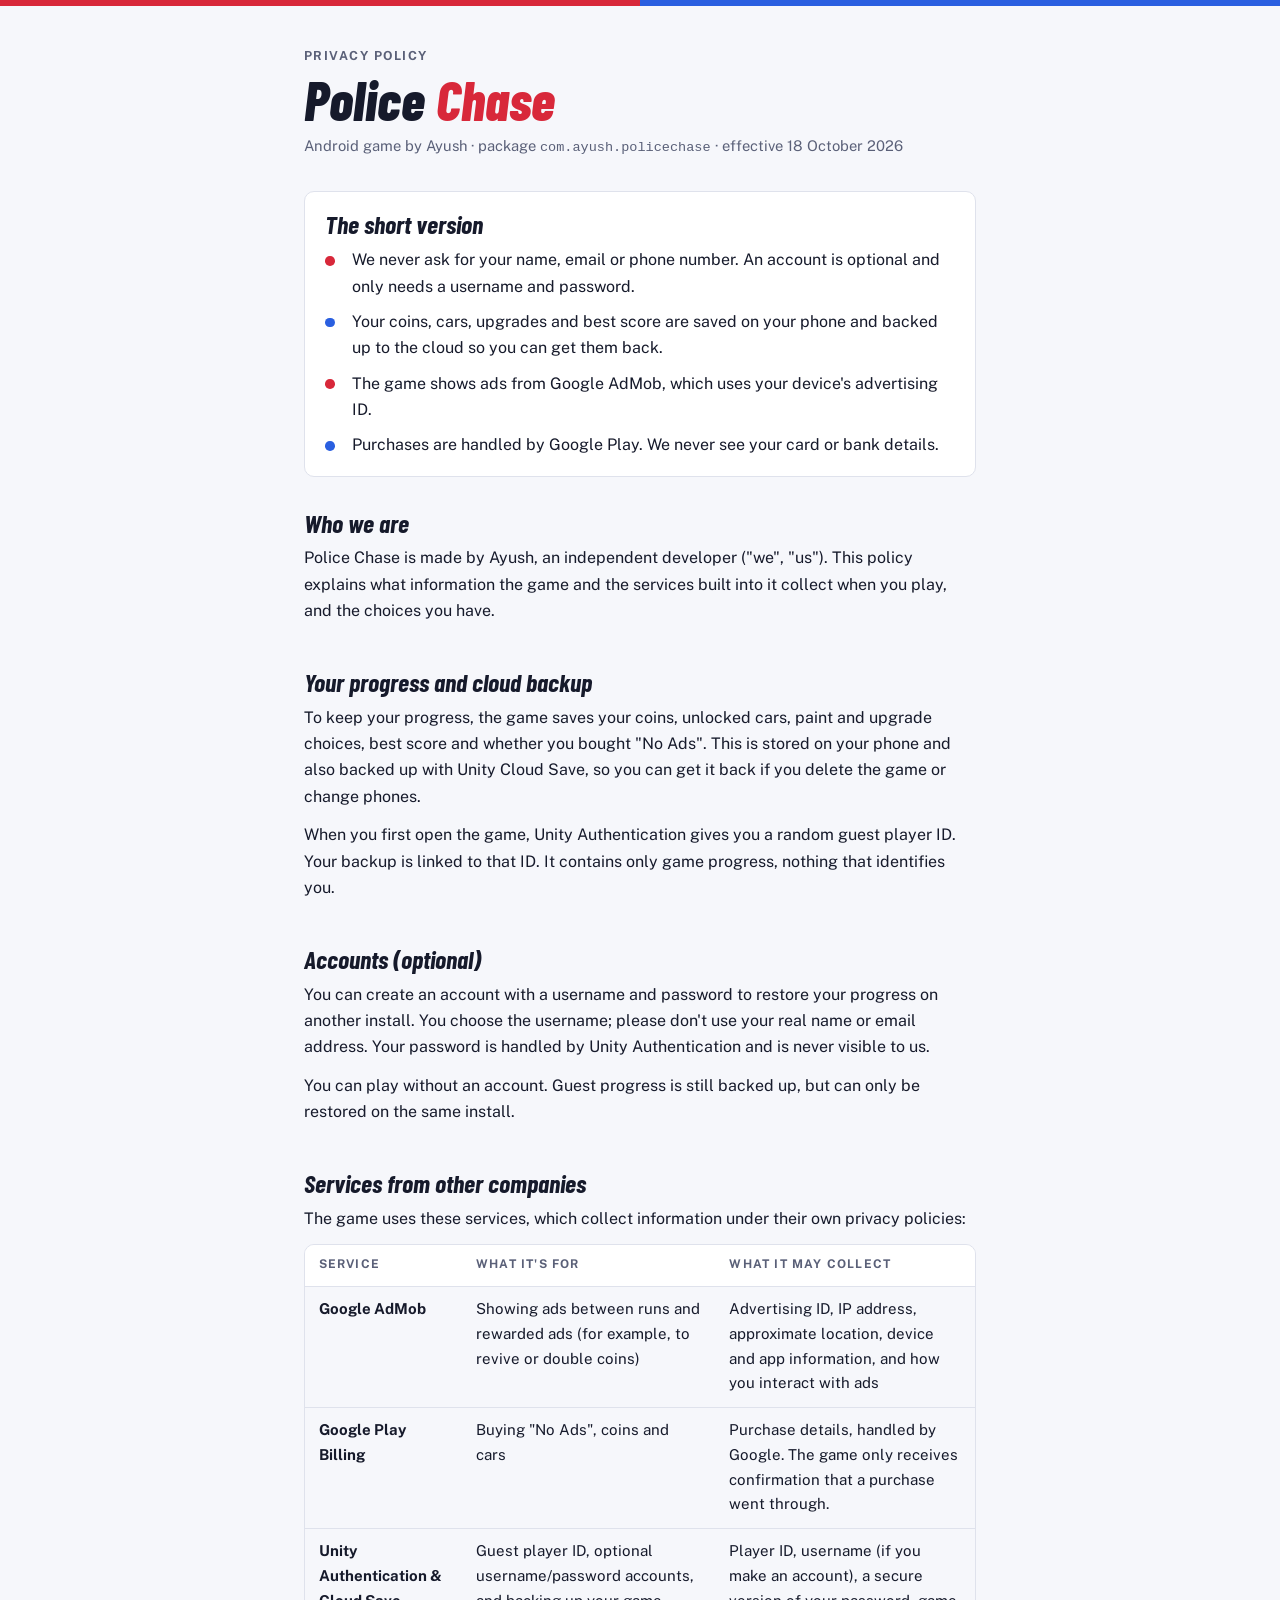
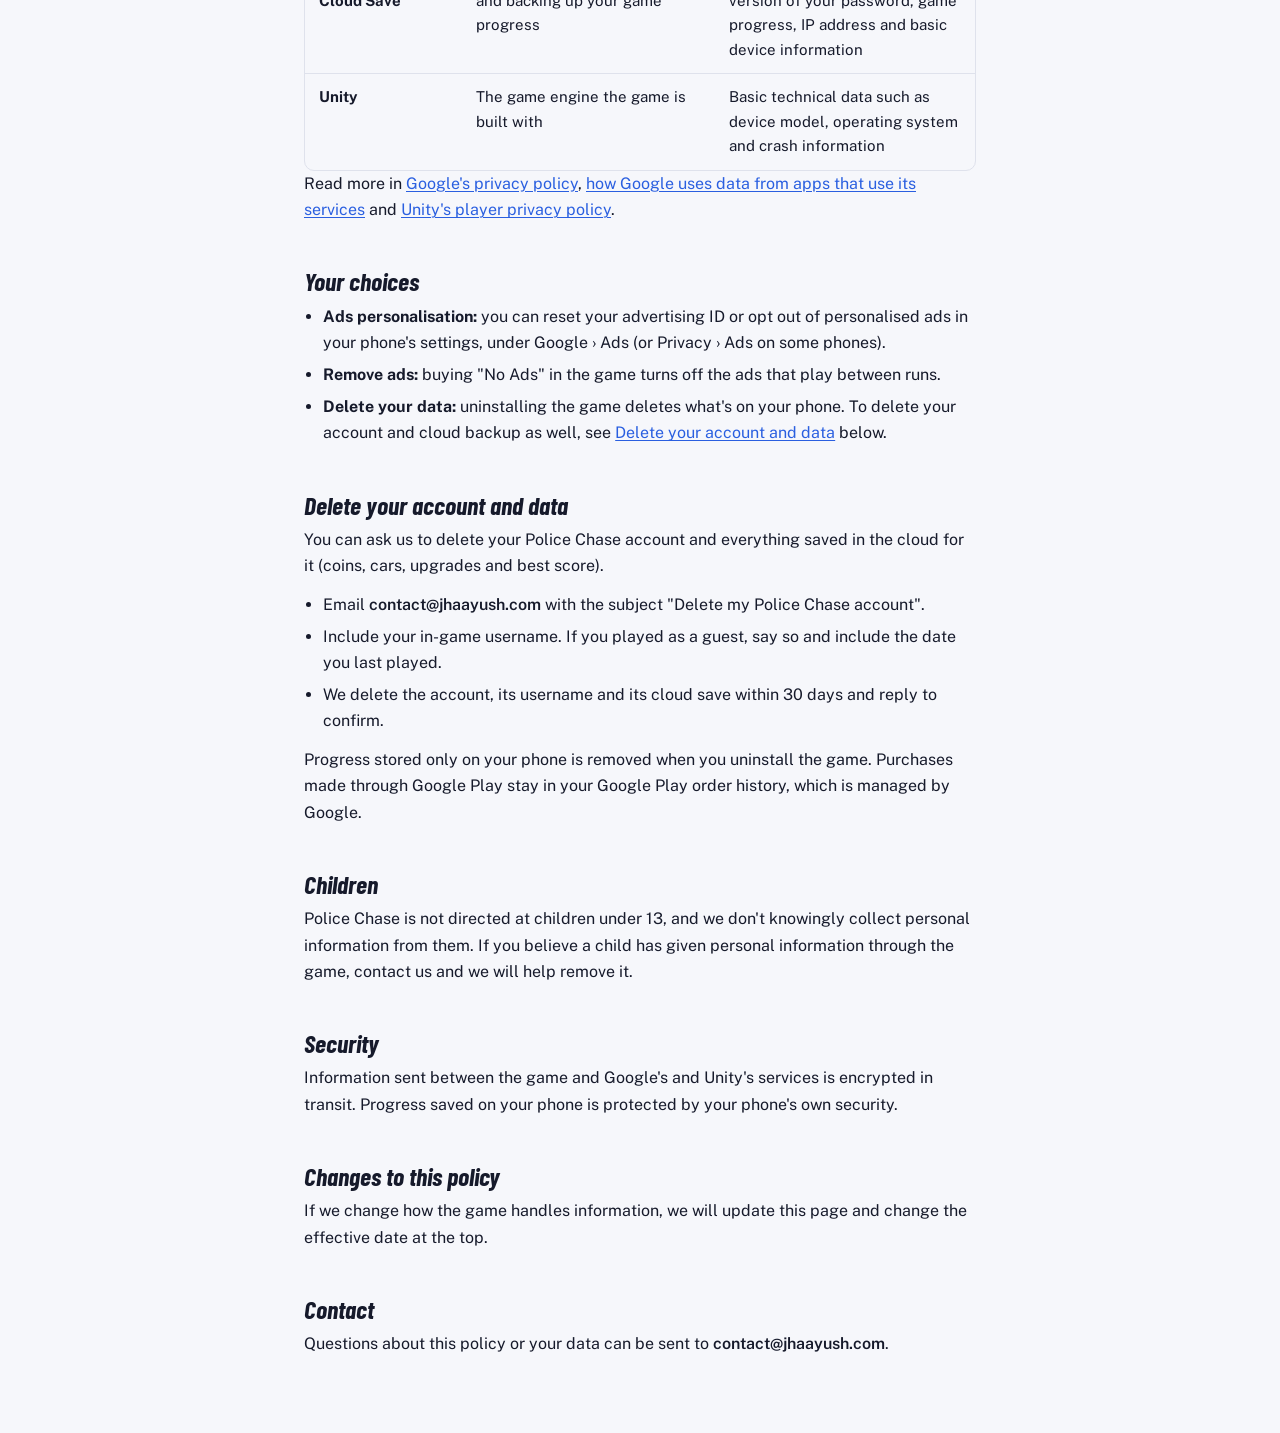
==== index.html @ 40e9efb1 "Update index.html" ====
<!doctype html>
<html lang="en">
<head>
<meta charset="utf-8">
<meta name="viewport" content="width=device-width, initial-scale=1">
<meta name="description" content="Privacy policy for the Police Chase Android game.">
<title>Police Chase Privacy Policy</title>
<link rel="preconnect" href="https://fonts.googleapis.com">
<link rel="preconnect" href="https://fonts.gstatic.com" crossorigin>
<link rel="stylesheet" href="https://fonts.googleapis.com/css2?family=Barlow+Condensed:ital,wght@1,700;1,800&family=Public+Sans:wght@400;600;700&display=swap">
<style>
  /* Layout: one readable column, a siren stripe up top, facts first, then the details */
  :root {
    --bg: #f6f7fb;
    --fg: #161a2b;
    --muted: #5a6078;
    --line: #dfe2ec;
    --panel: #ffffff;
    --red: #d8283a;
    --blue: #2a5fe0;
    --display: "Barlow Condensed", "Arial Narrow", Arial, sans-serif;
    --body: "Public Sans", system-ui, -apple-system, "Segoe UI", sans-serif;
  }
  @media (prefers-color-scheme: dark) {
    :root:not([data-theme="light"]) {
      --bg: #0b0e1c; --fg: #e9ecf6; --muted: #9aa1bb; --line: #252a42; --panel: #12162a;
      --red: #ff4b5c; --blue: #5b8cff; color-scheme: dark;
    }
  }
  :root[data-theme="dark"] {
    --bg: #0b0e1c; --fg: #e9ecf6; --muted: #9aa1bb; --line: #252a42; --panel: #12162a;
    --red: #ff4b5c; --blue: #5b8cff; color-scheme: dark;
  }
  *{box-sizing:border-box}
  body { margin: 0;
    background: var(--bg); color: var(--fg);
    font-family: var(--body); font-size: 16px; line-height: 1.65;
  }
  .stripe { display: grid; grid-template-columns: 1fr 1fr; height: 6px; }
  .stripe span:first-child { background: var(--red); }
  .stripe span:last-child { background: var(--blue); }
  main {
    max-width: 44rem; margin: 0 auto;
    padding-block: 2.5rem 4rem;
    padding-left: max(16px, env(safe-area-inset-left, 0px));
    padding-right: max(16px, env(safe-area-inset-right, 0px));
    display: grid; gap: 2rem;
  }
  header { display: grid; gap: .4rem; }
  .eyebrow { font-size: .78rem; font-weight: 700; letter-spacing: .12em; text-transform: uppercase; color: var(--muted); }
  h1 {
    font-family: var(--display); font-style: italic; font-weight: 800;
    font-size: clamp(2.4rem, 7vw, 3.4rem); line-height: 1; margin: 0; text-wrap: balance;
  }
  h1 em { font-style: italic; color: var(--red); }
  .meta { color: var(--muted); font-size: .92rem; }
  h2 {
    font-family: var(--display); font-style: italic; font-weight: 700;
    font-size: 1.6rem; line-height: 1.1; margin: 0 0 .5rem; text-wrap: balance;
  }
  section p, section ul { margin: 0 0 .75rem; }
  section ul { padding-left: 1.2rem; }
  li { margin-bottom: .35rem; }
  .summary {
    background: var(--panel); border: 1px solid var(--line); border-radius: 10px;
    padding: 1.1rem 1.25rem; display: grid; gap: .6rem;
  }
  .summary h2 { margin-bottom: 0; }
  .facts { list-style: none; padding: 0; margin: 0; display: grid; gap: .55rem; }
  .facts li { display: grid; grid-template-columns: 1.1rem 1fr; gap: .6rem; margin: 0; }
  .dot { width: .6rem; height: .6rem; border-radius: 50%; margin-top: .55rem; background: var(--blue); }
  .facts li:nth-child(odd) .dot { background: var(--red); }
  .table-wrap { overflow-x: auto; border: 1px solid var(--line); border-radius: 10px; }
  table { border-collapse: collapse; width: 100%; min-width: 30rem; font-size: .94rem; }
  th, td { text-align: left; padding: .65rem .85rem; border-bottom: 1px solid var(--line); vertical-align: top; }
  th { font-size: .75rem; letter-spacing: .1em; text-transform: uppercase; color: var(--muted); background: var(--panel); }
  tr:last-child td { border-bottom: 0; }
  a { color: var(--blue); text-underline-offset: 2px; }
  a:focus-visible { outline: 2px solid var(--blue); outline-offset: 2px; border-radius: 2px; }
  code { font-size: .92em; }
  .contact { font-weight: 600; user-select: all; }
</style>
</head>
<body>

<div class="stripe" aria-hidden="true"><span></span><span></span></div>
<main>
  <header>
    <div class="eyebrow">Privacy policy</div>
    <h1>Police <em>Chase</em></h1>
    <div class="meta">Android game by Ayush &middot; package <code>com.ayush.policechase</code> &middot; effective 18 October 2026</div>
  </header>

  <div class="summary">
    <h2>The short version</h2>
    <ul class="facts">
      <li><span class="dot"></span><span>We never ask for your name, email or phone number. An account is optional and only needs a username and password.</span></li>
      <li><span class="dot"></span><span>Your coins, cars, upgrades and best score are saved on your phone and backed up to the cloud so you can get them back.</span></li>
      <li><span class="dot"></span><span>The game shows ads from Google AdMob, which uses your device's advertising ID.</span></li>
      <li><span class="dot"></span><span>Purchases are handled by Google Play. We never see your card or bank details.</span></li>
    </ul>
  </div>

  <section>
    <h2>Who we are</h2>
    <p>Police Chase is made by Ayush, an independent developer ("we", "us"). This policy explains what information the game and the services built into it collect when you play, and the choices you have.</p>
  </section>

  <section>
    <h2>Your progress and cloud backup</h2>
    <p>To keep your progress, the game saves your coins, unlocked cars, paint and upgrade choices, best score and whether you bought "No Ads". This is stored on your phone and also backed up with Unity Cloud Save, so you can get it back if you delete the game or change phones.</p>
    <p>When you first open the game, Unity Authentication gives you a random guest player ID. Your backup is linked to that ID. It contains only game progress, nothing that identifies you.</p>
  </section>

  <section>
    <h2>Accounts (optional)</h2>
    <p>You can create an account with a username and password to restore your progress on another install. You choose the username; please don't use your real name or email address. Your password is handled by Unity Authentication and is never visible to us.</p>
    <p>You can play without an account. Guest progress is still backed up, but can only be restored on the same install.</p>
  </section>

  <section>
    <h2>Services from other companies</h2>
    <p>The game uses these services, which collect information under their own privacy policies:</p>
    <div class="table-wrap">
      <table>
        <thead><tr><th>Service</th><th>What it's for</th><th>What it may collect</th></tr></thead>
        <tbody>
          <tr>
            <td><strong>Google AdMob</strong></td>
            <td>Showing ads between runs and rewarded ads (for example, to revive or double coins)</td>
            <td>Advertising ID, IP address, approximate location, device and app information, and how you interact with ads</td>
          </tr>
          <tr>
            <td><strong>Google Play Billing</strong></td>
            <td>Buying "No Ads", coins and cars</td>
            <td>Purchase details, handled by Google. The game only receives confirmation that a purchase went through.</td>
          </tr>
          <tr>
            <td><strong>Unity Authentication &amp; Cloud Save</strong></td>
            <td>Guest player ID, optional username/password accounts, and backing up your game progress</td>
            <td>Player ID, username (if you make an account), a secure version of your password, game progress, IP address and basic device information</td>
          </tr>
          <tr>
            <td><strong>Unity</strong></td>
            <td>The game engine the game is built with</td>
            <td>Basic technical data such as device model, operating system and crash information</td>
          </tr>
        </tbody>
      </table>
    </div>
    <p>Read more in <a href="https://policies.google.com/privacy" target="_blank" rel="noopener">Google's privacy policy</a>, <a href="https://policies.google.com/technologies/partner-sites" target="_blank" rel="noopener">how Google uses data from apps that use its services</a> and <a href="https://unity.com/legal/game-player-and-app-user-privacy-policy" target="_blank" rel="noopener">Unity's player privacy policy</a>.</p>
  </section>

  <section>
    <h2>Your choices</h2>
    <ul>
      <li><strong>Ads personalisation:</strong> you can reset your advertising ID or opt out of personalised ads in your phone's settings, under Google &rsaquo; Ads (or Privacy &rsaquo; Ads on some phones).</li>
      <li><strong>Remove ads:</strong> buying "No Ads" in the game turns off the ads that play between runs.</li>
      <li><strong>Delete your data:</strong> uninstalling the game deletes what's on your phone. To delete your account and cloud backup as well, see <a href="#delete-account">Delete your account and data</a> below.</li>
    </ul>
  </section>

  <section id="delete-account">
    <h2>Delete your account and data</h2>
    <p>You can ask us to delete your Police Chase account and everything saved in the cloud for it (coins, cars, upgrades and best score).</p>
    <ul>
      <li>Email <span class="contact">contact@jhaayush.com</span> with the subject "Delete my Police Chase account".</li>
      <li>Include your in-game username. If you played as a guest, say so and include the date you last played.</li>
      <li>We delete the account, its username and its cloud save within 30 days and reply to confirm.</li>
    </ul>
    <p>Progress stored only on your phone is removed when you uninstall the game. Purchases made through Google Play stay in your Google Play order history, which is managed by Google.</p>
  </section>

  <section>
    <h2>Children</h2>
    <p>Police Chase is not directed at children under 13, and we don't knowingly collect personal information from them. If you believe a child has given personal information through the game, contact us and we will help remove it.</p>
  </section>

  <section>
    <h2>Security</h2>
    <p>Information sent between the game and Google's and Unity's services is encrypted in transit. Progress saved on your phone is protected by your phone's own security.</p>
  </section>

  <section>
    <h2>Changes to this policy</h2>
    <p>If we change how the game handles information, we will update this page and change the effective date at the top.</p>
  </section>

  <section>
    <h2>Contact</h2>
    <p>Questions about this policy or your data can be sent to <span class="contact">contact@jhaayush.com</span>.</p>
  </section>
</main>

</body>
</html>
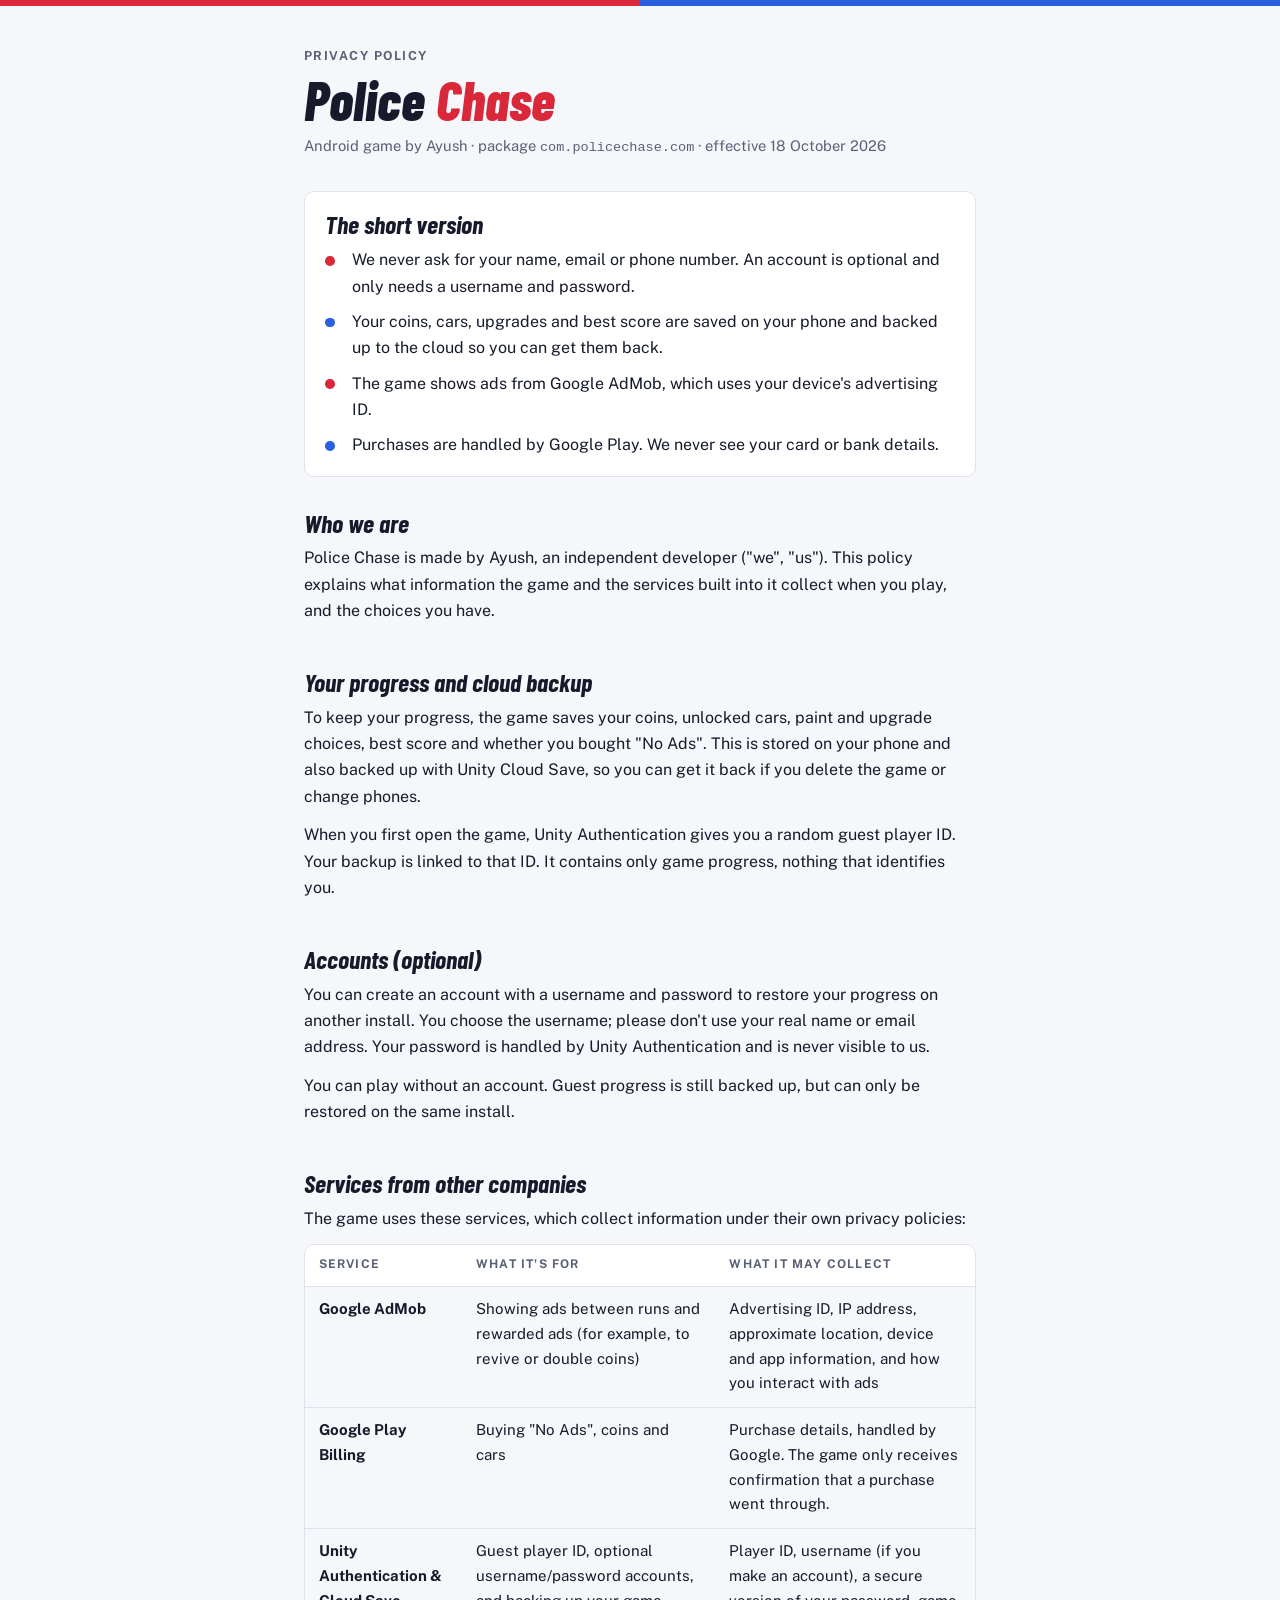
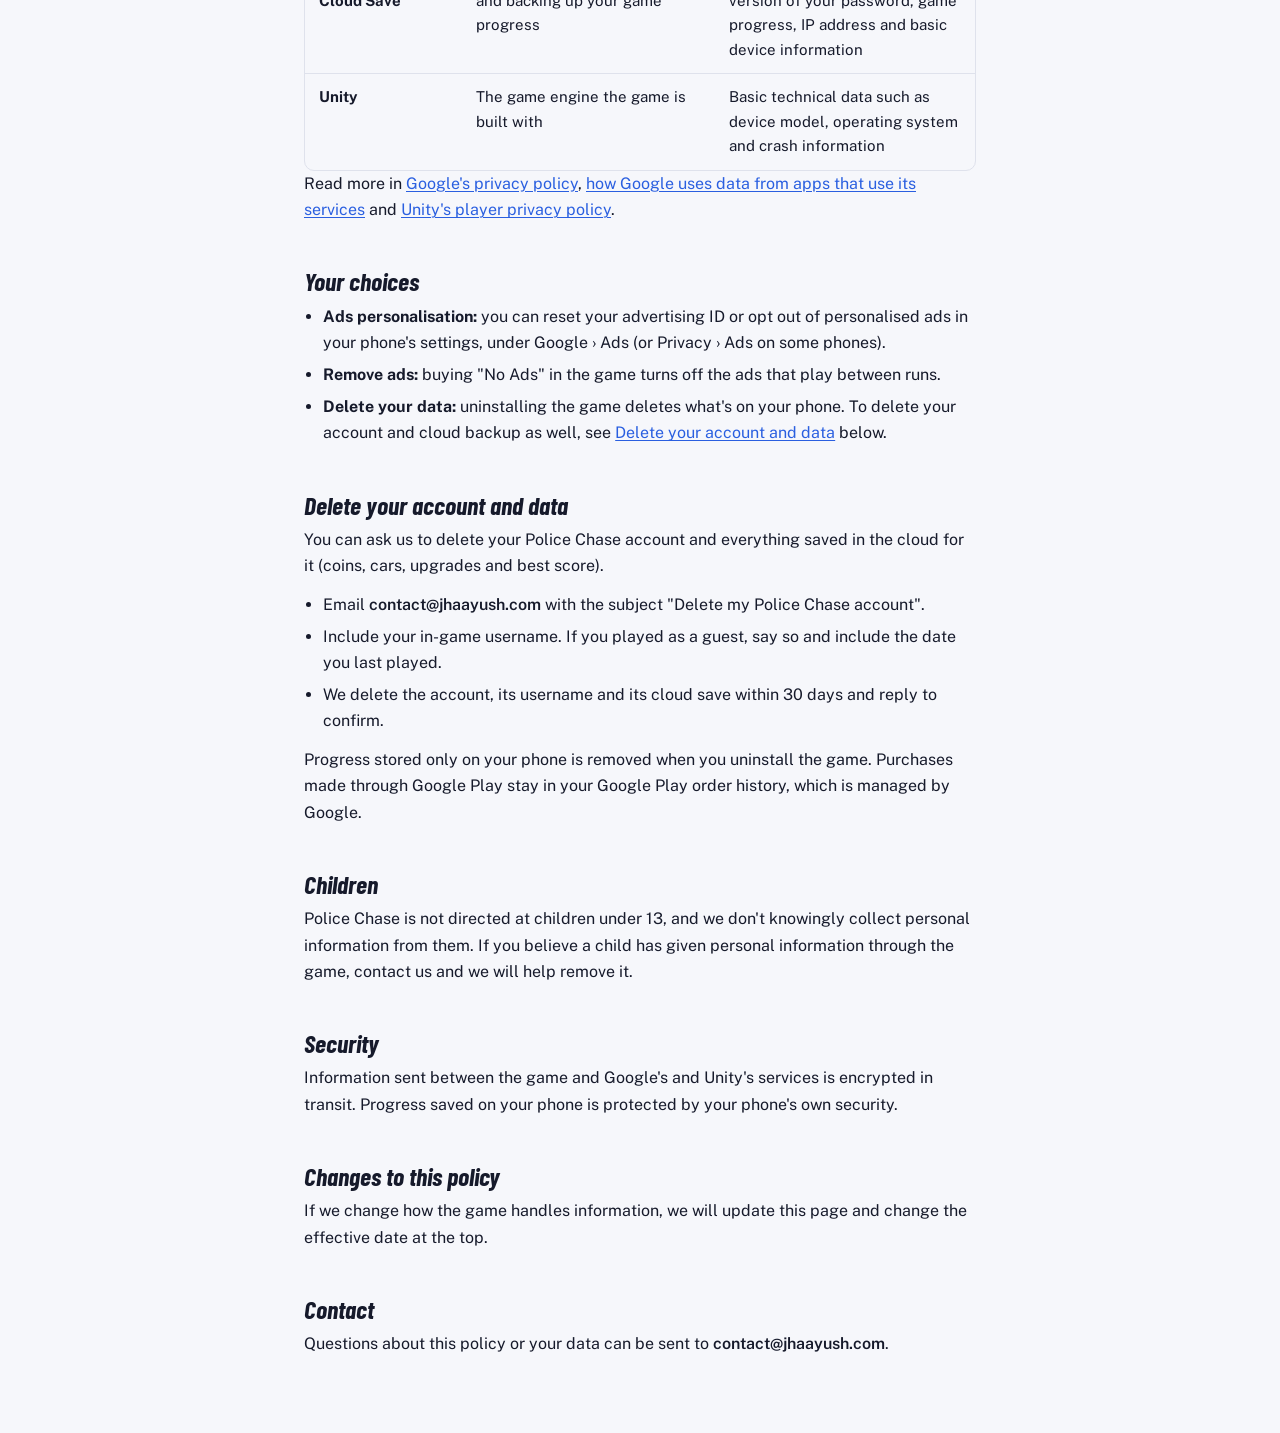
==== commit fa368629: "Update index.html" ====
--- a/index.html
+++ b/index.html
@@ -88,7 +88,7 @@
   <header>
     <div class="eyebrow">Privacy policy</div>
     <h1>Police <em>Chase</em></h1>
-    <div class="meta">Android game by Ayush &middot; package <code>com.ayush.policechase</code> &middot; effective 18 October 2026</div>
+    <div class="meta">Android game by Ayush &middot; package <code>com.policechase.com</code> &middot; effective 18 October 2026</div>
   </header>
 
   <div class="summary">
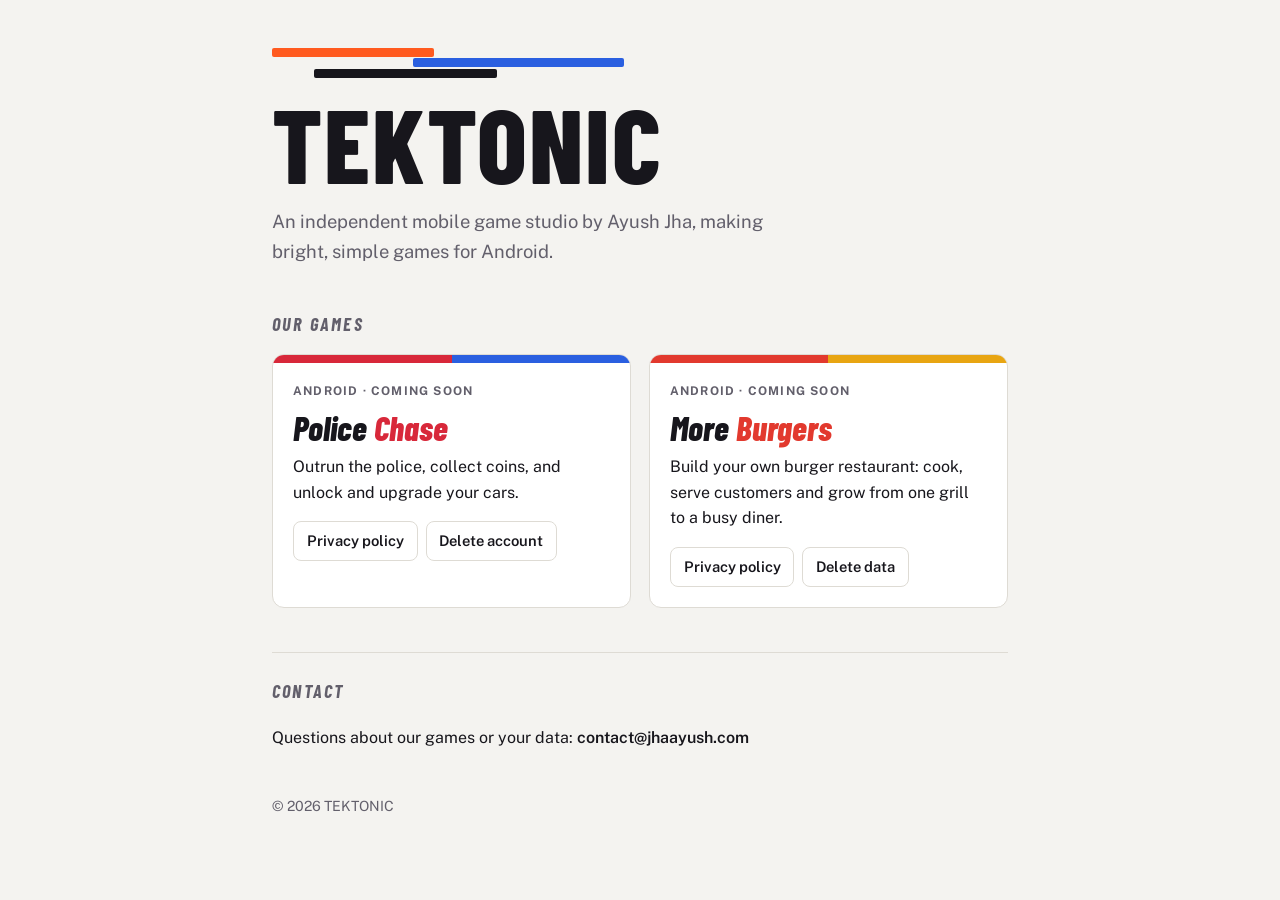
==== commit a7f3bb30: "Create index.html" ====
--- a/index.html
+++ b/index.html
@@ -3,194 +3,147 @@
 <head>
 <meta charset="utf-8">
 <meta name="viewport" content="width=device-width, initial-scale=1">
-<meta name="description" content="Privacy policy for the Police Chase Android game.">
-<title>Police Chase Privacy Policy</title>
+<meta name="description" content="TEKTONIC makes mobile games: Police Chase and More Burgers. Privacy policies and account deletion for each game.">
+<title>TEKTONIC</title>
 <link rel="preconnect" href="https://fonts.googleapis.com">
 <link rel="preconnect" href="https://fonts.gstatic.com" crossorigin>
-<link rel="stylesheet" href="https://fonts.googleapis.com/css2?family=Barlow+Condensed:ital,wght@1,700;1,800&family=Public+Sans:wght@400;600;700&display=swap">
+<link rel="stylesheet" href="https://fonts.googleapis.com/css2?family=Barlow+Condensed:ital,wght@0,800;1,700;1,800&family=Public+Sans:wght@400;600;700&display=swap">
 <style>
-  /* Layout: one readable column, a siren stripe up top, facts first, then the details */
+  /* One column: the studio name on shifted slabs (the plates of "tektonic"), then a card per game with its legal links */
   :root {
-    --bg: #f6f7fb;
-    --fg: #161a2b;
-    --muted: #5a6078;
-    --line: #dfe2ec;
+    --bg: #f4f3f0;
+    --fg: #17161c;
+    --muted: #625f6b;
+    --line: #dedbd4;
     --panel: #ffffff;
-    --red: #d8283a;
-    --blue: #2a5fe0;
+    --slab1: #17161c;
+    --slab2: #ff5a1f;
+    --slab3: #2a5fe0;
+    --link: #1f4fc4;
     --display: "Barlow Condensed", "Arial Narrow", Arial, sans-serif;
     --body: "Public Sans", system-ui, -apple-system, "Segoe UI", sans-serif;
   }
   @media (prefers-color-scheme: dark) {
     :root:not([data-theme="light"]) {
-      --bg: #0b0e1c; --fg: #e9ecf6; --muted: #9aa1bb; --line: #252a42; --panel: #12162a;
-      --red: #ff4b5c; --blue: #5b8cff; color-scheme: dark;
+      --bg: #0e0d12; --fg: #f0eef5; --muted: #a29fae; --line: #2a2833; --panel: #17161e;
+      --slab1: #f0eef5; --slab2: #ff6a33; --slab3: #5b8cff; --link: #8fb0ff; color-scheme: dark;
     }
   }
   :root[data-theme="dark"] {
-    --bg: #0b0e1c; --fg: #e9ecf6; --muted: #9aa1bb; --line: #252a42; --panel: #12162a;
-    --red: #ff4b5c; --blue: #5b8cff; color-scheme: dark;
+    --bg: #0e0d12; --fg: #f0eef5; --muted: #a29fae; --line: #2a2833; --panel: #17161e;
+    --slab1: #f0eef5; --slab2: #ff6a33; --slab3: #5b8cff; --link: #8fb0ff; color-scheme: dark;
   }
   *{box-sizing:border-box}
-  body { margin: 0;
-    background: var(--bg); color: var(--fg);
-    font-family: var(--body); font-size: 16px; line-height: 1.65;
-  }
-  .stripe { display: grid; grid-template-columns: 1fr 1fr; height: 6px; }
-  .stripe span:first-child { background: var(--red); }
-  .stripe span:last-child { background: var(--blue); }
+  body { margin: 0; background: var(--bg); color: var(--fg);
+    font-family: var(--body); font-size: 16px; line-height: 1.6; }
   main {
-    max-width: 44rem; margin: 0 auto;
-    padding-block: 2.5rem 4rem;
+    max-width: 48rem; margin: 0 auto;
+    padding-block: 3rem 4rem;
     padding-left: max(16px, env(safe-area-inset-left, 0px));
     padding-right: max(16px, env(safe-area-inset-right, 0px));
-    display: grid; gap: 2rem;
+    display: grid; gap: 2.75rem;
   }
-  header { display: grid; gap: .4rem; }
-  .eyebrow { font-size: .78rem; font-weight: 700; letter-spacing: .12em; text-transform: uppercase; color: var(--muted); }
+
+  /* ---- the name on three offset plates */
+  .hero { display: grid; gap: 1.1rem; }
+  .plates { position: relative; height: 1.9rem; max-width: 22rem; }
+  .plates span { position: absolute; height: .55rem; border-radius: 2px; }
+  .plates span:nth-child(1) { left: 0; width: 46%; top: 0; background: var(--slab2); }
+  .plates span:nth-child(2) { left: 40%; width: 60%; top: .65rem; background: var(--slab3); }
+  .plates span:nth-child(3) { left: 12%; width: 52%; top: 1.3rem; background: var(--slab1); }
   h1 {
+    font-family: var(--display); font-weight: 800; font-style: normal;
+    font-size: clamp(3.4rem, 15vw, 6.5rem); line-height: .9; letter-spacing: .02em; margin: 0;
+  }
+  .lede { font-size: 1.15rem; color: var(--muted); margin: 0; max-width: 34rem; }
+
+  h2.section {
+    font-family: var(--display); font-style: italic; font-weight: 700;
+    font-size: 1.15rem; letter-spacing: .12em; text-transform: uppercase; color: var(--muted); margin: 0 0 .9rem;
+  }
+
+  /* ---- a card per game */
+  .games { display: grid; gap: 1.1rem; grid-template-columns: repeat(auto-fit, minmax(17rem, 1fr)); }
+  .game {
+    background: var(--panel); border: 1px solid var(--line); border-radius: 12px; overflow: hidden;
+    display: grid; grid-template-rows: auto 1fr;
+  }
+  .band { height: 8px; display: grid; grid-template-columns: 1fr 1fr; }
+  .police .band span:first-child { background: #d8283a; } .police .band span:last-child { background: #2a5fe0; }
+  .burgers .band span:first-child { background: #e2392e; } .burgers .band span:last-child { background: #e8a512; }
+  .game-body { padding: 1.2rem 1.25rem 1.25rem; display: grid; gap: .6rem; align-content: start; }
+  .game h3 {
     font-family: var(--display); font-style: italic; font-weight: 800;
-    font-size: clamp(2.4rem, 7vw, 3.4rem); line-height: 1; margin: 0; text-wrap: balance;
+    font-size: 2.1rem; line-height: 1; margin: 0;
   }
-  h1 em { font-style: italic; color: var(--red); }
-  .meta { color: var(--muted); font-size: .92rem; }
-  h2 {
-    font-family: var(--display); font-style: italic; font-weight: 700;
-    font-size: 1.6rem; line-height: 1.1; margin: 0 0 .5rem; text-wrap: balance;
+  .police h3 em { font-style: italic; color: #d8283a; }
+  .burgers h3 em { font-style: italic; color: #e2392e; }
+  @media (prefers-color-scheme: dark) {
+    :root:not([data-theme="light"]) .police h3 em { color: #ff4b5c; }
+    :root:not([data-theme="light"]) .burgers h3 em { color: #ff5a4e; }
   }
-  section p, section ul { margin: 0 0 .75rem; }
-  section ul { padding-left: 1.2rem; }
-  li { margin-bottom: .35rem; }
-  .summary {
-    background: var(--panel); border: 1px solid var(--line); border-radius: 10px;
-    padding: 1.1rem 1.25rem; display: grid; gap: .6rem;
+  .tag { font-size: .75rem; font-weight: 700; letter-spacing: .1em; text-transform: uppercase; color: var(--muted); }
+  .game p { margin: 0; }
+  .links { display: flex; flex-wrap: wrap; gap: .5rem; margin-top: .4rem; }
+  .links a {
+    display: inline-block; padding: .45rem .8rem; border-radius: 8px; border: 1px solid var(--line);
+    color: var(--fg); text-decoration: none; font-weight: 600; font-size: .92rem;
   }
-  .summary h2 { margin-bottom: 0; }
-  .facts { list-style: none; padding: 0; margin: 0; display: grid; gap: .55rem; }
-  .facts li { display: grid; grid-template-columns: 1.1rem 1fr; gap: .6rem; margin: 0; }
-  .dot { width: .6rem; height: .6rem; border-radius: 50%; margin-top: .55rem; background: var(--blue); }
-  .facts li:nth-child(odd) .dot { background: var(--red); }
-  .table-wrap { overflow-x: auto; border: 1px solid var(--line); border-radius: 10px; }
-  table { border-collapse: collapse; width: 100%; min-width: 30rem; font-size: .94rem; }
-  th, td { text-align: left; padding: .65rem .85rem; border-bottom: 1px solid var(--line); vertical-align: top; }
-  th { font-size: .75rem; letter-spacing: .1em; text-transform: uppercase; color: var(--muted); background: var(--panel); }
-  tr:last-child td { border-bottom: 0; }
-  a { color: var(--blue); text-underline-offset: 2px; }
-  a:focus-visible { outline: 2px solid var(--blue); outline-offset: 2px; border-radius: 2px; }
-  code { font-size: .92em; }
+  .links a:hover { border-color: var(--fg); }
+  .links a:focus-visible { outline: 2px solid var(--link); outline-offset: 2px; }
+
+  .contact-row { border-top: 1px solid var(--line); padding-top: 1.5rem; display: grid; gap: .3rem; }
+  .contact-row p { margin: 0; }
   .contact { font-weight: 600; user-select: all; }
+  footer { color: var(--muted); font-size: .88rem; }
+  a { color: var(--link); text-underline-offset: 2px; }
 </style>
 </head>
 <body>
-
-<div class="stripe" aria-hidden="true"><span></span><span></span></div>
 <main>
-  <header>
-    <div class="eyebrow">Privacy policy</div>
-    <h1>Police <em>Chase</em></h1>
-    <div class="meta">Android game by Ayush &middot; package <code>com.policechase.com</code> &middot; effective 18 October 2026</div>
+  <header class="hero">
+    <div class="plates" aria-hidden="true"><span></span><span></span><span></span></div>
+    <h1>TEKTONIC</h1>
+    <p class="lede">An independent mobile game studio by Ayush Jha, making bright, simple games for Android.</p>
   </header>
 
-  <div class="summary">
-    <h2>The short version</h2>
-    <ul class="facts">
-      <li><span class="dot"></span><span>We never ask for your name, email or phone number. An account is optional and only needs a username and password.</span></li>
-      <li><span class="dot"></span><span>Your coins, cars, upgrades and best score are saved on your phone and backed up to the cloud so you can get them back.</span></li>
-      <li><span class="dot"></span><span>The game shows ads from Google AdMob, which uses your device's advertising ID.</span></li>
-      <li><span class="dot"></span><span>Purchases are handled by Google Play. We never see your card or bank details.</span></li>
-    </ul>
-  </div>
+  <section>
+    <h2 class="section">Our games</h2>
+    <div class="games">
+      <article class="game police">
+        <div class="band" aria-hidden="true"><span></span><span></span></div>
+        <div class="game-body">
+          <div class="tag">Android &middot; Coming soon</div>
+          <h3>Police <em>Chase</em></h3>
+          <p>Outrun the police, collect coins, and unlock and upgrade your cars.</p>
+          <div class="links">
+            <a href="/policechase/">Privacy policy</a>
+            <a href="/policechase/delete-account/">Delete account</a>
+          </div>
+        </div>
+      </article>
 
-  <section>
-    <h2>Who we are</h2>
-    <p>Police Chase is made by Ayush, an independent developer ("we", "us"). This policy explains what information the game and the services built into it collect when you play, and the choices you have.</p>
+      <article class="game burgers">
+        <div class="band" aria-hidden="true"><span></span><span></span></div>
+        <div class="game-body">
+          <div class="tag">Android &middot; Coming soon</div>
+          <h3>More <em>Burgers</em></h3>
+          <p>Build your own burger restaurant: cook, serve customers and grow from one grill to a busy diner.</p>
+          <div class="links">
+            <a href="/moreburgers/">Privacy policy</a>
+            <a href="/moreburgers/delete-account/">Delete data</a>
+          </div>
+        </div>
+      </article>
+    </div>
   </section>
 
-  <section>
-    <h2>Your progress and cloud backup</h2>
-    <p>To keep your progress, the game saves your coins, unlocked cars, paint and upgrade choices, best score and whether you bought "No Ads". This is stored on your phone and also backed up with Unity Cloud Save, so you can get it back if you delete the game or change phones.</p>
-    <p>When you first open the game, Unity Authentication gives you a random guest player ID. Your backup is linked to that ID. It contains only game progress, nothing that identifies you.</p>
+  <section class="contact-row">
+    <h2 class="section">Contact</h2>
+    <p>Questions about our games or your data: <span class="contact">contact@jhaayush.com</span></p>
   </section>
 
-  <section>
-    <h2>Accounts (optional)</h2>
-    <p>You can create an account with a username and password to restore your progress on another install. You choose the username; please don't use your real name or email address. Your password is handled by Unity Authentication and is never visible to us.</p>
-    <p>You can play without an account. Guest progress is still backed up, but can only be restored on the same install.</p>
-  </section>
-
-  <section>
-    <h2>Services from other companies</h2>
-    <p>The game uses these services, which collect information under their own privacy policies:</p>
-    <div class="table-wrap">
-      <table>
-        <thead><tr><th>Service</th><th>What it's for</th><th>What it may collect</th></tr></thead>
-        <tbody>
-          <tr>
-            <td><strong>Google AdMob</strong></td>
-            <td>Showing ads between runs and rewarded ads (for example, to revive or double coins)</td>
-            <td>Advertising ID, IP address, approximate location, device and app information, and how you interact with ads</td>
-          </tr>
-          <tr>
-            <td><strong>Google Play Billing</strong></td>
-            <td>Buying "No Ads", coins and cars</td>
-            <td>Purchase details, handled by Google. The game only receives confirmation that a purchase went through.</td>
-          </tr>
-          <tr>
-            <td><strong>Unity Authentication &amp; Cloud Save</strong></td>
-            <td>Guest player ID, optional username/password accounts, and backing up your game progress</td>
-            <td>Player ID, username (if you make an account), a secure version of your password, game progress, IP address and basic device information</td>
-          </tr>
-          <tr>
-            <td><strong>Unity</strong></td>
-            <td>The game engine the game is built with</td>
-            <td>Basic technical data such as device model, operating system and crash information</td>
-          </tr>
-        </tbody>
-      </table>
-    </div>
-    <p>Read more in <a href="https://policies.google.com/privacy" target="_blank" rel="noopener">Google's privacy policy</a>, <a href="https://policies.google.com/technologies/partner-sites" target="_blank" rel="noopener">how Google uses data from apps that use its services</a> and <a href="https://unity.com/legal/game-player-and-app-user-privacy-policy" target="_blank" rel="noopener">Unity's player privacy policy</a>.</p>
-  </section>
-
-  <section>
-    <h2>Your choices</h2>
-    <ul>
-      <li><strong>Ads personalisation:</strong> you can reset your advertising ID or opt out of personalised ads in your phone's settings, under Google &rsaquo; Ads (or Privacy &rsaquo; Ads on some phones).</li>
-      <li><strong>Remove ads:</strong> buying "No Ads" in the game turns off the ads that play between runs.</li>
-      <li><strong>Delete your data:</strong> uninstalling the game deletes what's on your phone. To delete your account and cloud backup as well, see <a href="#delete-account">Delete your account and data</a> below.</li>
-    </ul>
-  </section>
-
-  <section id="delete-account">
-    <h2>Delete your account and data</h2>
-    <p>You can ask us to delete your Police Chase account and everything saved in the cloud for it (coins, cars, upgrades and best score).</p>
-    <ul>
-      <li>Email <span class="contact">contact@jhaayush.com</span> with the subject "Delete my Police Chase account".</li>
-      <li>Include your in-game username. If you played as a guest, say so and include the date you last played.</li>
-      <li>We delete the account, its username and its cloud save within 30 days and reply to confirm.</li>
-    </ul>
-    <p>Progress stored only on your phone is removed when you uninstall the game. Purchases made through Google Play stay in your Google Play order history, which is managed by Google.</p>
-  </section>
-
-  <section>
-    <h2>Children</h2>
-    <p>Police Chase is not directed at children under 13, and we don't knowingly collect personal information from them. If you believe a child has given personal information through the game, contact us and we will help remove it.</p>
-  </section>
-
-  <section>
-    <h2>Security</h2>
-    <p>Information sent between the game and Google's and Unity's services is encrypted in transit. Progress saved on your phone is protected by your phone's own security.</p>
-  </section>
-
-  <section>
-    <h2>Changes to this policy</h2>
-    <p>If we change how the game handles information, we will update this page and change the effective date at the top.</p>
-  </section>
-
-  <section>
-    <h2>Contact</h2>
-    <p>Questions about this policy or your data can be sent to <span class="contact">contact@jhaayush.com</span>.</p>
-  </section>
+  <footer>&copy; 2026 TEKTONIC</footer>
 </main>
-
 </body>
 </html>
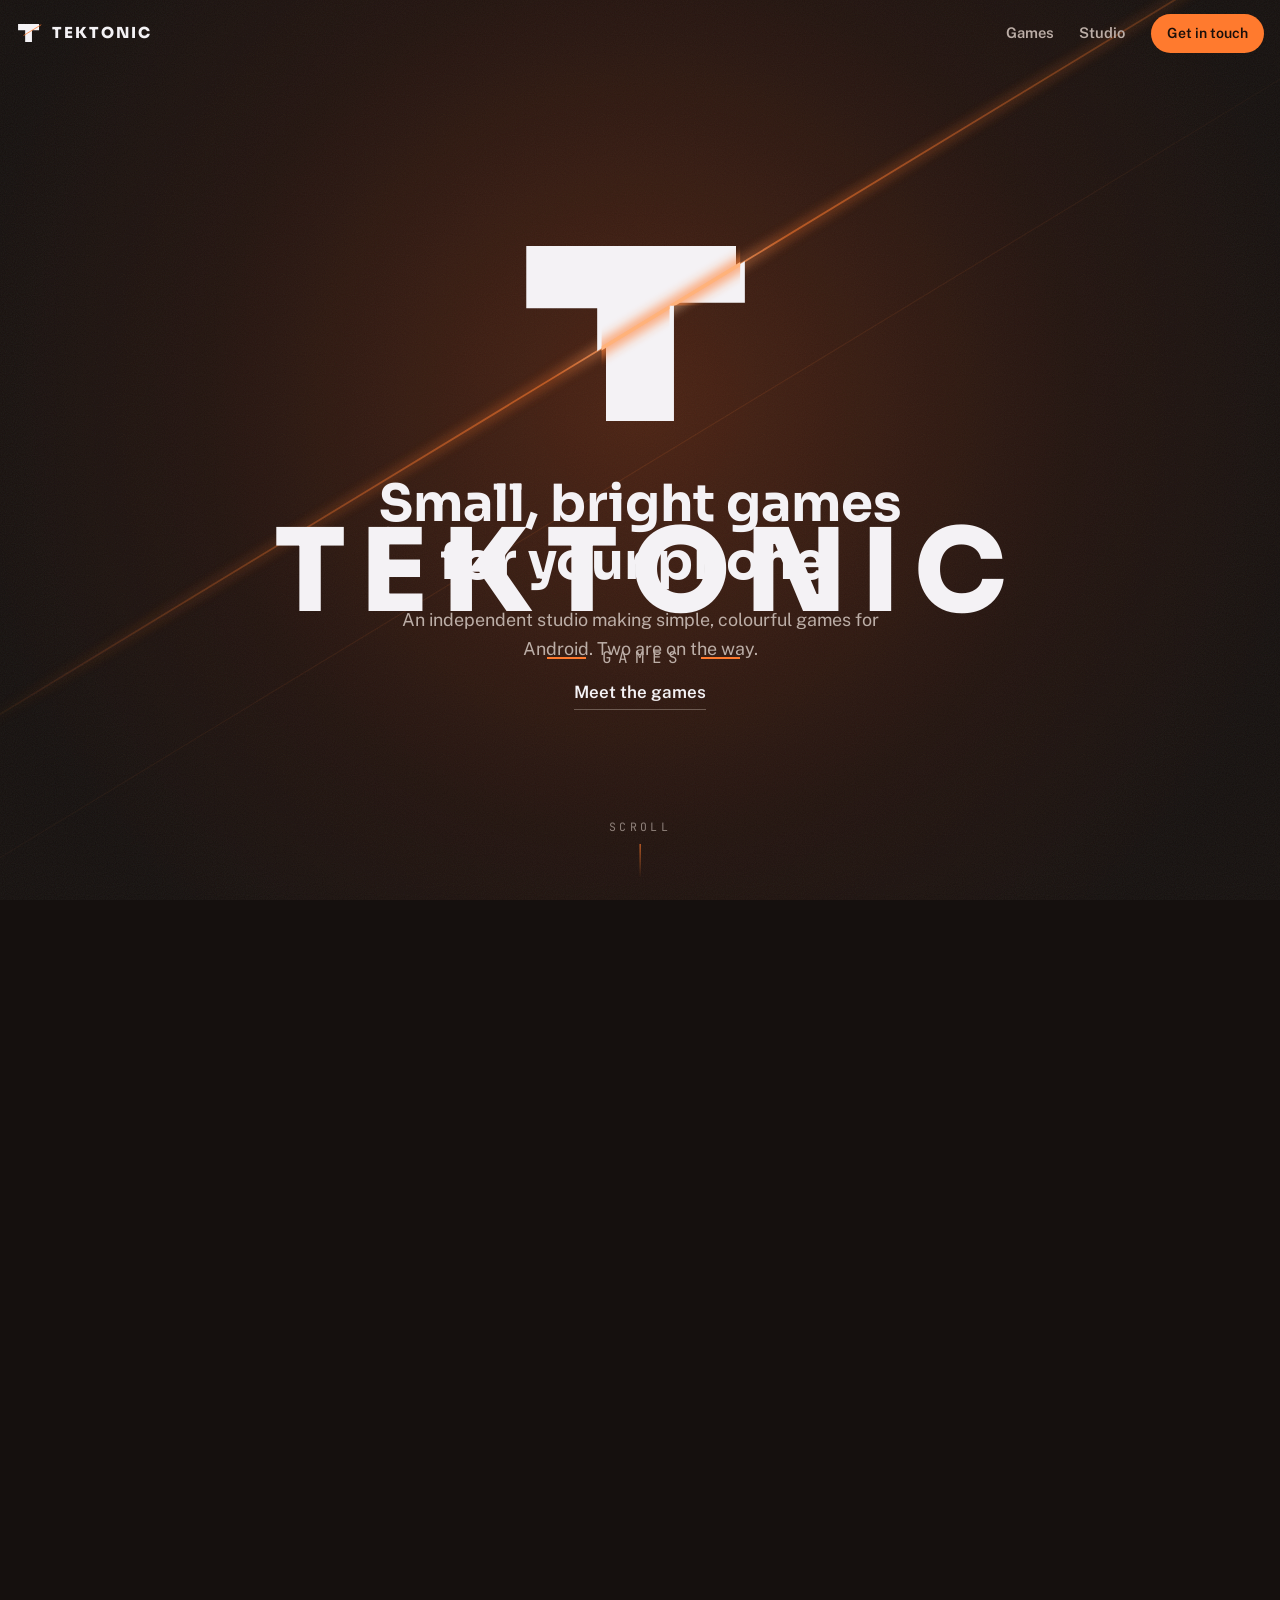
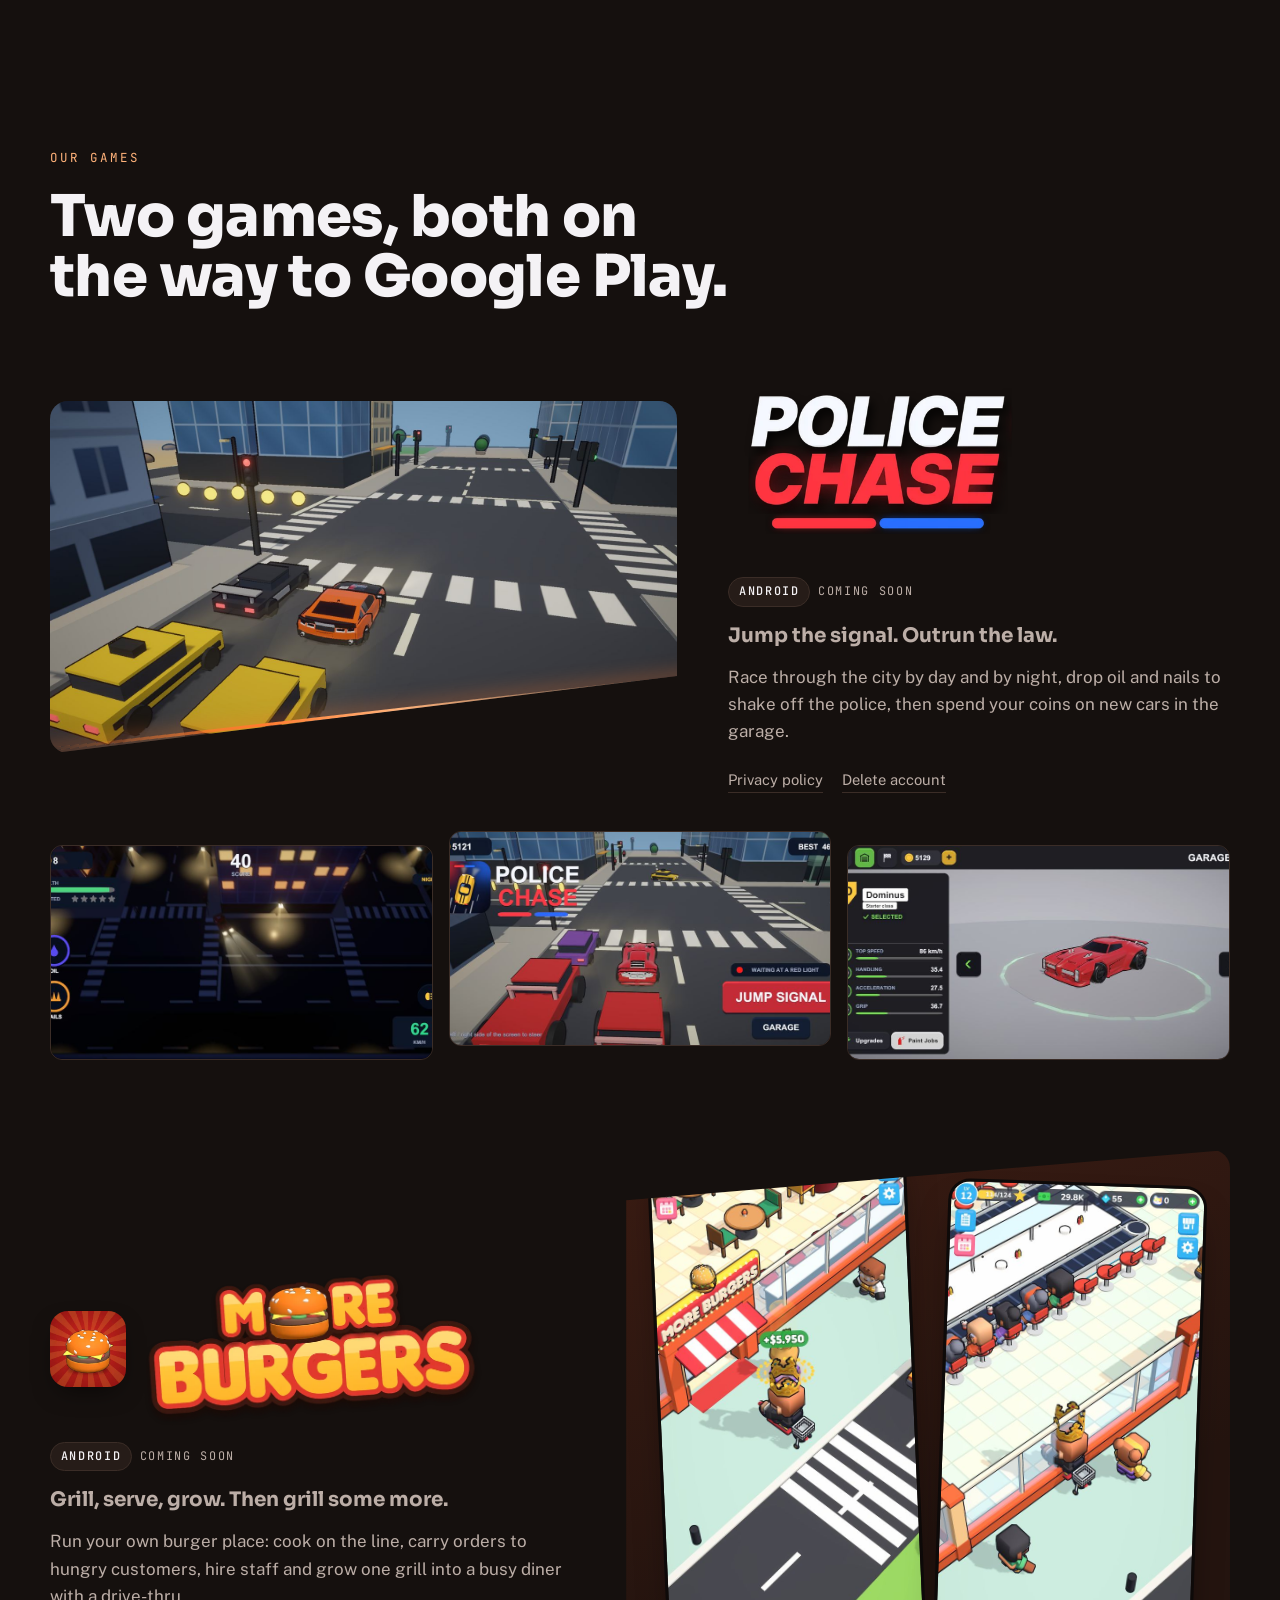
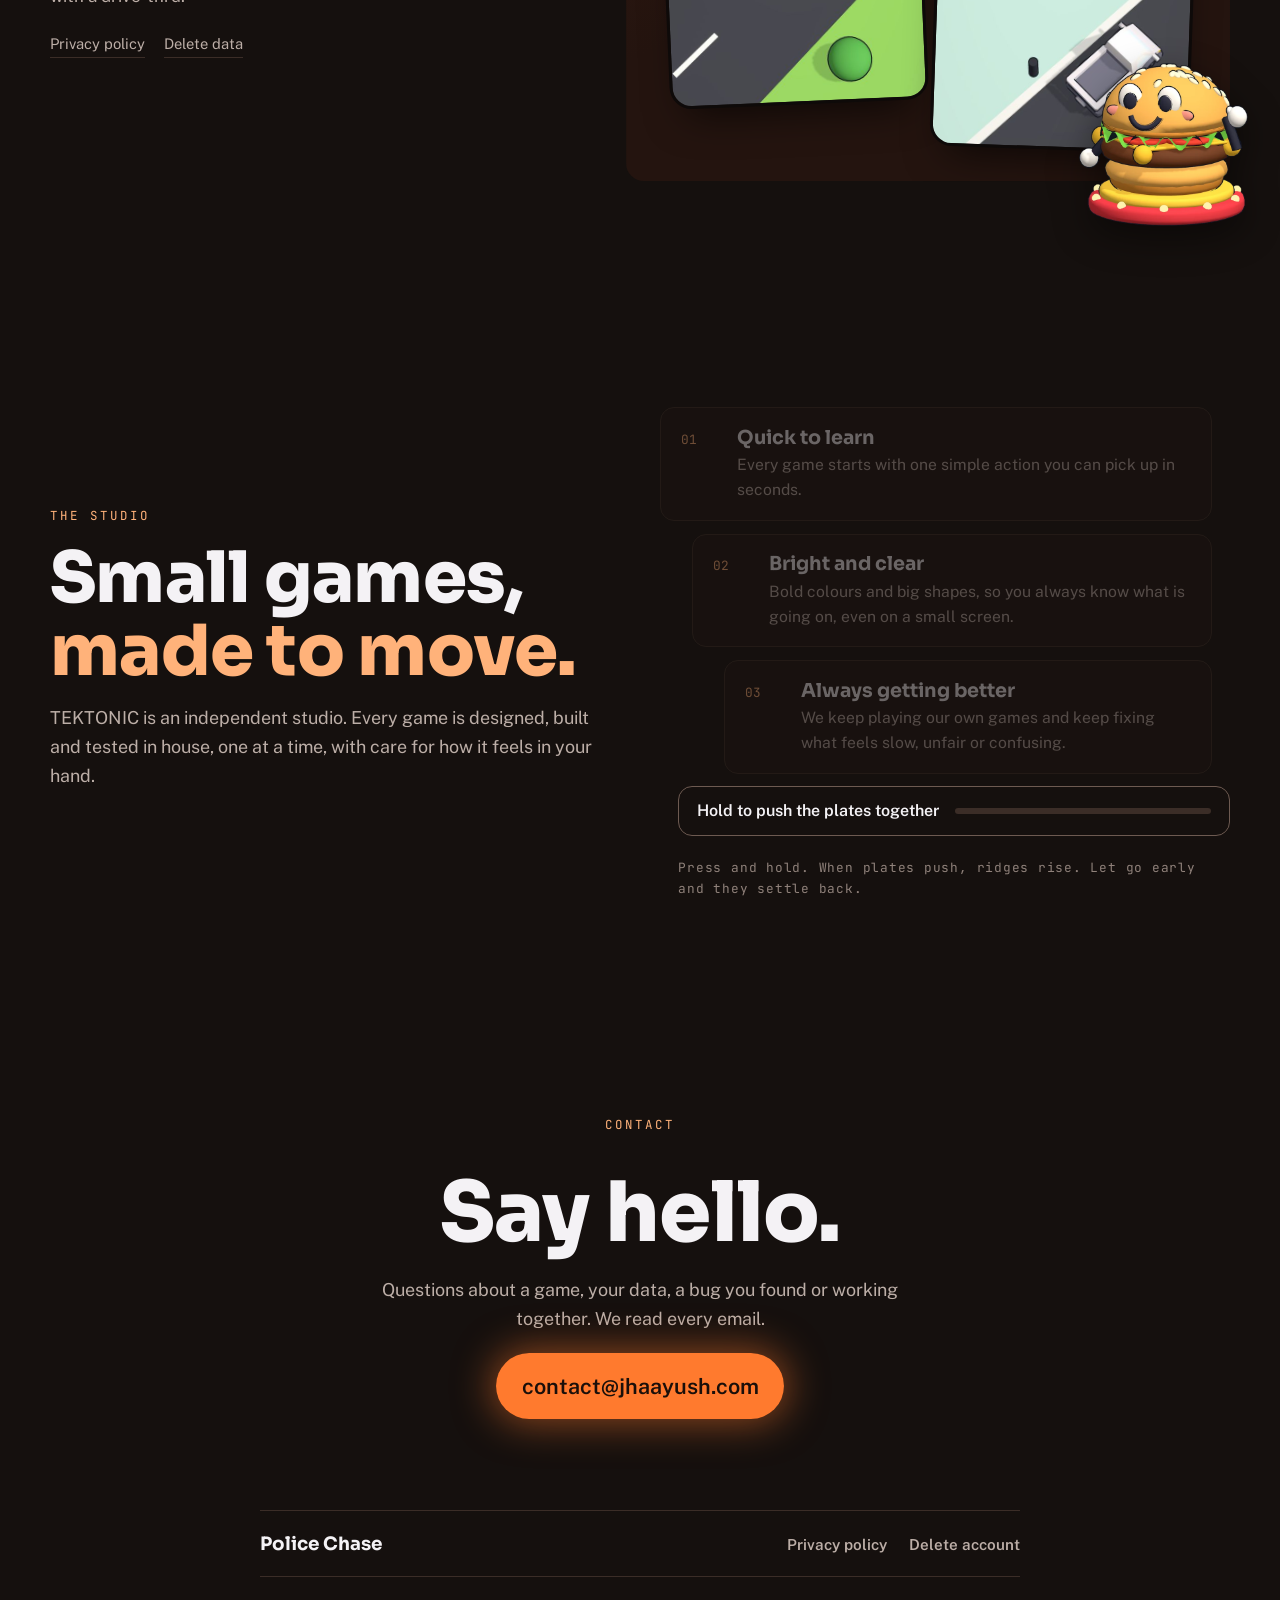
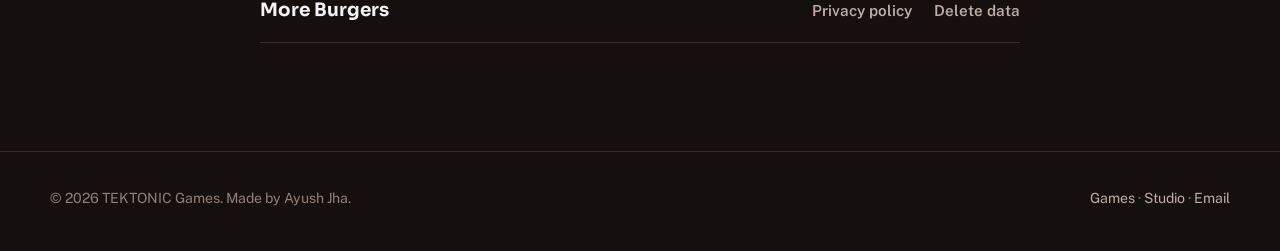
==== commit a11c5966: "TEKTONIC Games studio site" ====
--- a/index.html
+++ b/index.html
@@ -3,147 +3,544 @@
 <head>
 <meta charset="utf-8">
 <meta name="viewport" content="width=device-width, initial-scale=1">
-<meta name="description" content="TEKTONIC makes mobile games: Police Chase and More Burgers. Privacy policies and account deletion for each game.">
-<title>TEKTONIC</title>
+<title>TEKTONIC Games</title>
+<meta name="description" content="TEKTONIC is an independent mobile game studio. Meet Police Chase and More Burgers, both coming soon to Google Play.">
+<meta name="theme-color" content="#15100e">
+<meta property="og:title" content="TEKTONIC Games">
+<meta property="og:description" content="An independent mobile game studio. Police Chase and More Burgers, coming soon to Google Play.">
+<meta property="og:type" content="website">
+<!-- DEPLOY STEP: absolute URLs for the live site -->
+<meta property="og:url" content="https://jhaayush.com/">
+<meta property="og:image" content="https://jhaayush.com/assets/og-tektonic.jpg">
+<meta name="twitter:card" content="summary_large_image">
+<link rel="icon" href="data:image/svg+xml,%3Csvg xmlns='http://www.w3.org/2000/svg' viewBox='0 0 64 64'%3E%3Crect width='64' height='64' rx='14' fill='%2315100e'/%3E%3Cpath d='M12 16h40v12H39v22H27V28H12z' fill='%23f4f2f5'/%3E%3Cpath d='M24 41 54 22' stroke='%23ff7a2e' stroke-width='2.4'/%3E%3C/svg%3E">
 <link rel="preconnect" href="https://fonts.googleapis.com">
 <link rel="preconnect" href="https://fonts.gstatic.com" crossorigin>
-<link rel="stylesheet" href="https://fonts.googleapis.com/css2?family=Barlow+Condensed:ital,wght@0,800;1,700;1,800&family=Public+Sans:wght@400;600;700&display=swap">
+<link rel="stylesheet" href="https://fonts.googleapis.com/css2?family=JetBrains+Mono:wght@500&family=Public+Sans:wght@400;600&family=Sora:wght@700;800&display=swap">
 <style>
-  /* One column: the studio name on shifted slabs (the plates of "tektonic"), then a card per game with its legal links */
-  :root {
-    --bg: #f4f3f0;
-    --fg: #17161c;
-    --muted: #625f6b;
-    --line: #dedbd4;
-    --panel: #ffffff;
-    --slab1: #17161c;
-    --slab2: #ff5a1f;
-    --slab3: #2a5fe0;
-    --link: #1f4fc4;
-    --display: "Barlow Condensed", "Arial Narrow", Arial, sans-serif;
-    --body: "Public Sans", system-ui, -apple-system, "Segoe UI", sans-serif;
-  }
-  @media (prefers-color-scheme: dark) {
-    :root:not([data-theme="light"]) {
-      --bg: #0e0d12; --fg: #f0eef5; --muted: #a29fae; --line: #2a2833; --panel: #17161e;
-      --slab1: #f0eef5; --slab2: #ff6a33; --slab3: #5b8cff; --link: #8fb0ff; color-scheme: dark;
-    }
-  }
-  :root[data-theme="dark"] {
-    --bg: #0e0d12; --fg: #f0eef5; --muted: #a29fae; --line: #2a2833; --panel: #17161e;
-    --slab1: #f0eef5; --slab2: #ff6a33; --slab3: #5b8cff; --link: #8fb0ff; color-scheme: dark;
-  }
-  *{box-sizing:border-box}
-  body { margin: 0; background: var(--bg); color: var(--fg);
-    font-family: var(--body); font-size: 16px; line-height: 1.6; }
-  main {
-    max-width: 48rem; margin: 0 auto;
-    padding-block: 3rem 4rem;
-    padding-left: max(16px, env(safe-area-inset-left, 0px));
-    padding-right: max(16px, env(safe-area-inset-right, 0px));
-    display: grid; gap: 2.75rem;
-  }
-
-  /* ---- the name on three offset plates */
-  .hero { display: grid; gap: 1.1rem; }
-  .plates { position: relative; height: 1.9rem; max-width: 22rem; }
-  .plates span { position: absolute; height: .55rem; border-radius: 2px; }
-  .plates span:nth-child(1) { left: 0; width: 46%; top: 0; background: var(--slab2); }
-  .plates span:nth-child(2) { left: 40%; width: 60%; top: .65rem; background: var(--slab3); }
-  .plates span:nth-child(3) { left: 12%; width: 52%; top: 1.3rem; background: var(--slab1); }
-  h1 {
-    font-family: var(--display); font-weight: 800; font-style: normal;
-    font-size: clamp(3.4rem, 15vw, 6.5rem); line-height: .9; letter-spacing: .02em; margin: 0;
-  }
-  .lede { font-size: 1.15rem; color: var(--muted); margin: 0; max-width: 34rem; }
-
-  h2.section {
-    font-family: var(--display); font-style: italic; font-weight: 700;
-    font-size: 1.15rem; letter-spacing: .12em; text-transform: uppercase; color: var(--muted); margin: 0 0 .9rem;
-  }
-
-  /* ---- a card per game */
-  .games { display: grid; gap: 1.1rem; grid-template-columns: repeat(auto-fit, minmax(17rem, 1fr)); }
-  .game {
-    background: var(--panel); border: 1px solid var(--line); border-radius: 12px; overflow: hidden;
-    display: grid; grid-template-rows: auto 1fr;
-  }
-  .band { height: 8px; display: grid; grid-template-columns: 1fr 1fr; }
-  .police .band span:first-child { background: #d8283a; } .police .band span:last-child { background: #2a5fe0; }
-  .burgers .band span:first-child { background: #e2392e; } .burgers .band span:last-child { background: #e8a512; }
-  .game-body { padding: 1.2rem 1.25rem 1.25rem; display: grid; gap: .6rem; align-content: start; }
-  .game h3 {
-    font-family: var(--display); font-style: italic; font-weight: 800;
-    font-size: 2.1rem; line-height: 1; margin: 0;
-  }
-  .police h3 em { font-style: italic; color: #d8283a; }
-  .burgers h3 em { font-style: italic; color: #e2392e; }
-  @media (prefers-color-scheme: dark) {
-    :root:not([data-theme="light"]) .police h3 em { color: #ff4b5c; }
-    :root:not([data-theme="light"]) .burgers h3 em { color: #ff5a4e; }
-  }
-  .tag { font-size: .75rem; font-weight: 700; letter-spacing: .1em; text-transform: uppercase; color: var(--muted); }
-  .game p { margin: 0; }
-  .links { display: flex; flex-wrap: wrap; gap: .5rem; margin-top: .4rem; }
-  .links a {
-    display: inline-block; padding: .45rem .8rem; border-radius: 8px; border: 1px solid var(--line);
-    color: var(--fg); text-decoration: none; font-weight: 600; font-size: .92rem;
-  }
-  .links a:hover { border-color: var(--fg); }
-  .links a:focus-visible { outline: 2px solid var(--link); outline-offset: 2px; }
-
-  .contact-row { border-top: 1px solid var(--line); padding-top: 1.5rem; display: grid; gap: .3rem; }
-  .contact-row p { margin: 0; }
-  .contact { font-weight: 600; user-select: all; }
-  footer { color: var(--muted); font-size: .88rem; }
-  a { color: var(--link); text-underline-offset: 2px; }
+/* TEKTONIC: the studio's own world. Warm dark earth, white plates, one orange fault line.
+   Signature: the fault. The T is two plates split on a 31 degree seam; scrolling the hero makes them slip
+   along it, and the same seam cuts every game plate below. */
+:root{
+  --bg:#15100e; --bg2:#1d1613; --bg3:#261c18;
+  --fg:#f4f2f5; --muted:#bcaea7; --dim:#8f817a;
+  --line:#3b2d27; --edge:#6d5a51;
+  --accent:#ff7a2e; --hot:#ffb27a; --ink:#1a0f0a;
+  --display:"Sora","Avenir Next","Segoe UI",system-ui,sans-serif;
+  --body:"Public Sans",system-ui,-apple-system,"Segoe UI",sans-serif;
+  --mono:"JetBrains Mono",ui-monospace,Menlo,monospace;
+  --out:cubic-bezier(.22,1,.36,1);
+  --inout:cubic-bezier(.65,0,.35,1);
+  --fault:-31.3deg;
+  color-scheme:dark;
+}
+*{box-sizing:border-box}
+html{overflow-x:hidden;overflow-x:clip;scroll-behavior:smooth;-webkit-text-size-adjust:100%}
+body{margin:0;overflow-x:hidden;overflow-x:clip;background:var(--bg);color:var(--fg);
+  font-family:var(--body);font-size:17px;line-height:1.6;animation:pageIn .9s var(--out) both}
+@keyframes pageIn{from{opacity:0}to{opacity:1}}
+img{display:block;max-width:100%;height:auto}
+a{color:inherit}
+:focus-visible{outline:2px solid var(--accent);outline-offset:3px;border-radius:4px}
+.sr{position:absolute!important;width:1px;height:1px;overflow:hidden;clip:rect(0 0 0 0);clip-path:inset(50%);white-space:nowrap}
+.skip{position:fixed;left:16px;top:-60px;z-index:50;background:var(--accent);color:var(--ink);padding:.6rem 1rem;border-radius:8px;font-weight:600;text-decoration:none;transition:top .3s var(--out)}
+.skip:focus{top:12px}
+
+/* ---------- the one environment: warm glow drifting, a faint seam, grain */
+.world{position:fixed;inset:0;z-index:-1;pointer-events:none;overflow:hidden}
+.world .glow{position:absolute;left:50%;top:45%;width:150vmax;height:150vmax;margin:-75vmax 0 0 -75vmax;
+  background:radial-gradient(closest-side,rgba(120,52,26,.55),rgba(70,30,18,.28) 45%,rgba(21,16,14,0) 72%);
+  animation:drift 80s var(--inout) infinite alternate;animation-delay:-23s}
+@keyframes drift{0%{transform:translate(-14vw,-8vh) scale(1)}50%{transform:translate(10vw,6vh) scale(1.08)}100%{transform:translate(-4vw,12vh) scale(.96)}}
+.world .seam{position:absolute;left:-30vw;right:-30vw;top:52%;height:1px;transform:rotate(var(--fault));
+  background:linear-gradient(90deg,transparent,rgba(255,122,46,.08) 30%,rgba(255,122,46,.12) 50%,rgba(255,122,46,.08) 70%,transparent)}
+.world .grain{position:absolute;inset:0;opacity:.07;mix-blend-mode:overlay;
+  background-image:url("data:image/svg+xml,%3Csvg xmlns='http://www.w3.org/2000/svg' width='160' height='160'%3E%3Cfilter id='n'%3E%3CfeTurbulence type='fractalNoise' baseFrequency='.9' numOctaves='2' stitchTiles='stitch'/%3E%3C/filter%3E%3Crect width='160' height='160' filter='url(%23n)'/%3E%3C/svg%3E")}
+
+/* ---------- nav */
+.nav{position:fixed;top:0;left:0;right:0;z-index:20;display:flex;align-items:center;justify-content:space-between;gap:1rem;
+  padding:14px max(16px,env(safe-area-inset-right)) 14px max(16px,env(safe-area-inset-left));
+  transition:background-color .5s var(--out),border-color .5s var(--out);border-bottom:1px solid transparent}
+.nav.solid{background:rgba(21,16,14,.86);border-bottom-color:var(--line);-webkit-backdrop-filter:blur(12px);backdrop-filter:blur(12px)}
+.brand{display:flex;align-items:center;gap:.6rem;text-decoration:none;font-family:var(--display);font-weight:800;letter-spacing:.14em;font-size:.95rem}
+.brand svg{width:26px;height:26px}
+.nav ul{display:flex;align-items:baseline;gap:1.6rem;list-style:none;margin:0;padding:0}
+.nav ul a{text-decoration:none;color:var(--muted);font-size:.92rem;font-weight:600;transition:color .3s var(--out)}
+.nav ul a:hover{color:var(--fg)}
+.btn{display:inline-flex;align-items:center;justify-content:center;gap:.5rem;text-decoration:none;font-weight:600;border-radius:999px;
+  padding:.62rem 1.15rem;font-size:.95rem;transition:transform .35s var(--out),background-color .35s var(--out),box-shadow .35s var(--out)}
+.btn-hot{background:var(--accent);color:var(--ink);box-shadow:0 0 0 rgba(255,122,46,0)}
+.btn-hot:hover{transform:translateY(-2px);box-shadow:0 10px 30px -8px rgba(255,122,46,.6)}
+.nav .btn{padding:.5rem 1rem;font-size:.88rem}
+.nav ul a.btn-hot,.nav ul a.btn-hot:hover{color:var(--ink)}
+@media (max-width:600px){.nav ul .opt{display:none}.nav ul{gap:1rem}}
+
+/* ---------- hero: the banner, rebuilt in code */
+.hero{position:relative;height:360vh}
+.stage{position:sticky;top:0;height:100vh;height:100svh;display:grid;place-items:center;overflow:hidden;
+  --slip:14;--streak:.6;--glow:.6;--lift:0}
+.stage-in{display:grid;justify-items:center;gap:clamp(1.2rem,3.5vh,2.4rem);width:100%;padding:72px 16px 40px;
+  transform:translateY(calc(var(--lift)*-4vh))}
+.mark{width:clamp(150px,22vw,260px);height:auto;overflow:visible}
+.mark .pl{fill:var(--fg)}
+.mark .a{transform:translate(calc(var(--slip)*-.427px),calc(var(--slip)*.26px))}
+.mark .b{transform:translate(calc(var(--slip)*.427px),calc(var(--slip)*-.26px))}
+.mark .streak{transform-box:view-box;transform-origin:306px 214px;transform:scaleX(var(--streak))}
+.mark .gl{opacity:var(--glow)}
+.bands{display:grid;justify-items:center;text-align:center;width:100%}
+.band{grid-area:1/1;display:grid;justify-items:center;align-content:center;gap:1rem;will-change:opacity}
+h1.word{margin:0;font-family:var(--display);font-weight:800;line-height:1;letter-spacing:.12em;
+  font-size:clamp(2.6rem,9.4vw,7.2rem);padding-left:.12em}
+.games-rule{display:flex;align-items:center;gap:1rem;font-family:var(--mono);font-size:clamp(.78rem,1.3vw,1rem);letter-spacing:.42em;color:var(--muted);padding-left:.42em}
+.games-rule::before,.games-rule::after{content:"";width:2.4rem;height:2px;background:var(--accent)}
+.band p.big{margin:0;font-family:var(--display);font-weight:700;font-size:clamp(1.6rem,4.2vw,3.2rem);line-height:1.12;max-width:20ch;text-wrap:balance}
+.band p.sub{margin:0;color:var(--muted);font-size:clamp(1rem,1.4vw,1.15rem);max-width:44ch}
+.band .row{display:flex;flex-wrap:wrap;gap:.8rem;justify-content:center;align-items:baseline}
+.textlink{color:var(--fg);text-decoration:none;font-weight:600;border-bottom:1px solid var(--edge);padding-bottom:2px;transition:border-color .3s var(--out)}
+.textlink:hover{border-color:var(--accent)}
+/* characters of the wordmark slide in along the fault */
+.w{display:inline-block;white-space:nowrap}
+.c{display:inline-block;--kc:clamp(0,(var(--k,0) - var(--th,0))*2.6,1);opacity:var(--kc);
+  transform:translate(calc((1 - var(--kc))*var(--jx,0px)),calc((1 - var(--kc))*var(--jy,0px)))}
+.wd{display:inline-block;--kc:clamp(0,(var(--k,0) - var(--th,0))*2.8,1);opacity:var(--kc);
+  transform:translate(calc((1 - var(--kc))*34px),calc((1 - var(--kc))*-20px))}
+.band .late{--ks:clamp(0,(var(--k,0) - .62)*4,1);opacity:var(--ks);transform:translateY(calc((1 - var(--ks))*12px))}
+.cue{position:absolute;bottom:22px;left:50%;transform:translateX(-50%);font-family:var(--mono);font-size:.72rem;letter-spacing:.3em;color:var(--dim);
+  display:grid;justify-items:center;gap:.5rem;opacity:calc(1 - var(--lift)*3)}
+.cue i{width:1px;height:34px;background:linear-gradient(var(--accent),transparent);transform-origin:top;animation:cue 2.6s var(--inout) infinite;animation-delay:-.8s}
+@keyframes cue{0%{transform:scaleY(0)}50%{transform:scaleY(1)}100%{transform:scaleY(1);opacity:0}}
+@media (max-height:560px){.cue{display:none}}
+
+/* ---------- shared section bits */
+section.sec{position:relative;padding:clamp(5rem,12vh,9rem) max(16px,env(safe-area-inset-right)) clamp(5rem,12vh,9rem) max(16px,env(safe-area-inset-left))}
+.wrap{max-width:1180px;margin:0 auto}
+.kicker{font-family:var(--mono);font-size:.78rem;letter-spacing:.24em;text-transform:uppercase;color:var(--hot);margin:0 0 1rem}
+h2{font-family:var(--display);font-weight:800;font-size:clamp(2rem,5vw,3.6rem);line-height:1.04;margin:0;letter-spacing:-.01em;text-wrap:balance}
+.lede{color:var(--muted);font-size:1.12rem;max-width:52ch;margin:1rem 0 0}
+
+/* entrances: children arrive in order, then the delays retire */
+.rv .part{opacity:0;transform:translateY(26px);transition:opacity .9s var(--out),transform .9s var(--out)}
+.rv.in .part{opacity:1;transform:none}
+.rv.in .part:nth-child(2){transition-delay:.1s}.rv.in .part:nth-child(3){transition-delay:.2s}
+.rv.in .part:nth-child(4){transition-delay:.3s}.rv.in .part:nth-child(5){transition-delay:.4s}
+.rv.in.settled .part:nth-child(n){transition-delay:0s}
+
+/* ---------- games: each one a plate, cut on the fault */
+.games-head{display:grid;gap:.2rem;margin-bottom:clamp(2.5rem,6vh,4rem)}
+.plate{position:relative;display:grid;gap:clamp(1.5rem,4vw,3.5rem);align-items:center;margin-bottom:clamp(4rem,10vh,7rem)}
+.plate:last-child{margin-bottom:0}
+.pc{grid-template-columns:1.25fr 1fr}
+.cut{position:relative;border-radius:18px;overflow:hidden;background:var(--bg3);
+  clip-path:polygon(0 0,100% 0,100% 78%,0 100%)}
+.cut img{width:100%;aspect-ratio:16/9;object-fit:cover;transform:scale(1.06);transition:transform 1.4s var(--out)}
+.plate.in .cut img{transform:scale(1)}
+.cut::after{content:"";position:absolute;left:-5%;right:-5%;bottom:11%;height:3px;transform:rotate(-6.5deg);transform-origin:center;
+  background:linear-gradient(90deg,transparent,var(--accent) 35%,var(--hot) 55%,transparent);box-shadow:0 0 18px 2px rgba(255,122,46,.55)}
+.info{display:grid;gap:1rem;align-content:start}
+.info .logo{width:min(300px,70%)}
+.tag{display:flex;flex-wrap:wrap;gap:.5rem;align-items:baseline;font-family:var(--mono);font-size:.74rem;letter-spacing:.14em;text-transform:uppercase;color:var(--muted)}
+.tag b{font-weight:500;color:var(--fg);background:var(--bg3);border:1px solid var(--line);padding:.28rem .6rem;border-radius:999px}
+.tagline{font-family:var(--display);font-weight:700;font-size:1.25rem;line-height:1.25;margin:0}
+.info p{margin:0;color:var(--muted)}
+.legal{display:flex;flex-wrap:wrap;gap:1.2rem;align-items:baseline;font-size:.92rem;padding-top:.4rem}
+.legal a{color:var(--muted);text-decoration:none;border-bottom:1px solid var(--line);padding-bottom:1px;transition:color .3s var(--out),border-color .3s var(--out)}
+.legal a:hover{color:var(--fg);border-color:var(--accent)}
+.strip{grid-column:1/-1;display:grid;grid-template-columns:repeat(3,1fr);gap:clamp(.6rem,1.5vw,1rem)}
+.strip img{border-radius:12px;aspect-ratio:16/9;object-fit:cover;border:1px solid var(--line)}
+.pc .strip img:nth-child(2){transform:translateY(-14px)}
+
+.mb{grid-template-columns:1fr 1.15fr}
+.mb .info{order:0}
+.phones-wrap{position:relative}
+.phones{position:relative;display:grid;grid-template-columns:1fr 1fr;gap:clamp(.8rem,2vw,1.4rem);align-items:end;
+  padding:clamp(1rem,3vw,2rem);border-radius:18px;background:linear-gradient(160deg,#3b1c13,#24140f 60%);
+  clip-path:polygon(0 8%,100% 0,100% 100%,0 100%)}
+.phone{border-radius:22px;overflow:hidden;border:3px solid #0e0a09;box-shadow:0 22px 40px -18px rgba(0,0,0,.7);background:#0e0a09}
+.phone img{width:100%;aspect-ratio:9/20;object-fit:cover}
+.phones .phone:first-child{transform:translateY(-8%) rotate(-2.5deg)}
+.phones .phone:last-child{transform:rotate(2deg)}
+.buddy{position:absolute;width:28%;right:-3%;bottom:-7%;filter:drop-shadow(0 12px 18px rgba(0,0,0,.45))}
+.mb .icon{flex:none;width:76px;border-radius:18px;box-shadow:0 10px 26px -10px rgba(0,0,0,.7)}
+.mb .logo{width:min(340px,calc(100% - 92px))}
+.mb .head{display:flex;align-items:center;gap:1rem}
+@media (max-width:860px){
+  .pc,.mb{grid-template-columns:1fr}
+  .mb .phones-wrap{order:2}
+  .strip{grid-template-columns:repeat(3,72%);overflow-x:auto;scroll-snap-type:x mandatory;padding-bottom:.6rem;margin-right:-16px;padding-right:16px}
+  .strip img{scroll-snap-align:start}
+  .pc .strip img:nth-child(2){transform:none}
+}
+
+/* ---------- studio: a statement on one side, the hold on the other */
+.studio .wrap{display:grid;grid-template-columns:1fr 1fr;gap:clamp(2rem,6vw,5rem);align-items:center}
+.statement h2{font-size:clamp(2.2rem,5.6vw,4.4rem)}
+.statement h2 em{font-style:normal;color:var(--hot)}
+.quake{display:grid;gap:1.4rem}
+.ridges{display:grid;gap:.8rem}
+.ridge{--r:0;display:grid;grid-template-columns:2.6rem 1fr;gap:.9rem;align-items:baseline;padding:1.1rem 1.2rem;border-radius:14px;
+  background:var(--bg2);border:1px solid var(--line);
+  opacity:calc(.38 + var(--r)*.62);transform:translate(calc((1 - var(--r))*-18px),calc((1 - var(--r))*10px))}
+.ridge:nth-child(2){margin-left:clamp(0px,3vw,2rem)}.ridge:nth-child(3){margin-left:clamp(0px,6vw,4rem)}
+@media (max-width:860px){.studio .wrap{grid-template-columns:1fr}}
+.ridge .n{font-family:var(--mono);font-size:.8rem;color:var(--hot)}
+.ridge h3{margin:0 0 .2rem;font-family:var(--display);font-size:1.2rem;line-height:1.2}
+.ridge p{margin:0;color:var(--muted);font-size:.98rem}
+.hold{position:relative;display:flex;align-items:center;gap:1rem;width:100%;padding:.9rem 1.1rem;border-radius:14px;cursor:pointer;
+  background:transparent;border:1px solid var(--edge);color:var(--fg);font:600 1rem var(--body);text-align:left;
+  -webkit-user-select:none;user-select:none;touch-action:none;transition:border-color .3s var(--out)}
+.hold:hover{border-color:var(--accent)}
+.hold .bar{position:relative;flex:1;height:6px;border-radius:6px;background:var(--line);overflow:hidden}
+.hold .bar i{position:absolute;inset:0;background:linear-gradient(90deg,var(--accent),var(--hot));transform-origin:left;transform:scaleX(var(--p,0))}
+.hold .glow{position:absolute;inset:-1px;border-radius:14px;box-shadow:0 0 28px 2px rgba(255,122,46,.5);opacity:0;transition:opacity .6s var(--out);pointer-events:none}
+.quake.done .hold .glow{opacity:1}
+.quake.done .hold{cursor:default}
+.note{min-height:1.6em;margin:0;color:var(--dim);font-family:var(--mono);font-size:.8rem;letter-spacing:.06em}
+
+/* ---------- contact: one big action, then each game's papers */
+.contact .wrap{display:grid;justify-items:center;text-align:center;gap:1.2rem}
+.contact h2{font-size:clamp(2.4rem,7vw,5.2rem)}
+.mail{font-size:clamp(1.05rem,2.6vw,1.35rem);padding:1rem 1.6rem}
+.mail .pulse{position:relative}
+.contact .lede{margin:0 auto}
+.papers{width:100%;max-width:760px;margin-top:clamp(3rem,8vh,5rem);text-align:left;border-top:1px solid var(--line)}
+.paper{display:grid;grid-template-columns:1fr auto auto;gap:1.4rem;align-items:baseline;padding:1.1rem 0;border-bottom:1px solid var(--line)}
+.paper h3{margin:0;font-family:var(--display);font-size:1.15rem}
+.paper a{color:var(--muted);text-decoration:none;font-weight:600;font-size:.95rem;transition:color .3s var(--out)}
+.paper a:hover{color:var(--fg)}
+@media (max-width:560px){.paper{grid-template-columns:auto auto;justify-content:start;gap:.2rem 1.6rem}.paper h3{grid-column:1/-1}}
+@keyframes breathe{0%,100%{opacity:.35}50%{opacity:1}}
+.mail-wrap{position:relative;display:inline-grid}
+.mail-wrap::before{content:"";position:absolute;inset:0;border-radius:999px;box-shadow:0 0 38px 4px rgba(255,122,46,.5);pointer-events:none;
+  animation:breathe 5.5s var(--inout) infinite;animation-delay:-2s;animation-play-state:paused}
+.contact.on .mail-wrap::before{animation-play-state:running}
+
+footer{padding:2.2rem max(16px,env(safe-area-inset-right)) 2.6rem max(16px,env(safe-area-inset-left));border-top:1px solid var(--line);color:var(--dim);font-size:.88rem}
+footer .wrap{display:flex;flex-wrap:wrap;gap:1rem 2rem;justify-content:space-between;align-items:baseline}
+footer a{color:var(--muted);text-decoration:none}
+footer a:hover{color:var(--fg)}
+
+@media (pointer:coarse){.btn,.legal a,.paper a,.nav ul a{min-height:44px;display:inline-flex;align-items:center;justify-content:center}}
+
+/* ---------- the static hero: phones, portrait tablets, short landscape phones, reduced motion */
+@media (max-width:720px),(orientation:portrait) and (max-width:1024px),(orientation:portrait) and (pointer:coarse),(orientation:landscape) and (pointer:coarse) and (max-height:560px),(prefers-reduced-motion:reduce){
+  .hero{height:auto}
+  .stage{position:relative;height:auto;min-height:100svh;--slip:14;--streak:1;--glow:1;--lift:0}
+  .stage-in{padding:96px 16px 64px}
+  .band{grid-area:auto;opacity:1!important;--k:1!important}
+  .bands{gap:2.6rem}
+  .cue{display:none}
+}
+@media (prefers-reduced-motion:reduce){
+  *,*::before,*::after{animation:none!important;transition:none!important;transition-delay:0s!important;scroll-behavior:auto!important}
+  .rv .part{opacity:1;transform:none}
+  .cut img{transform:none}
+  .ridge{--r:1}
+  .phones .phone:first-child{transform:translateY(-8%) rotate(-2.5deg)}
+  .phones .phone:last-child{transform:rotate(2deg)}
+}
+body.paused *,body.paused *::before,body.paused *::after{animation-play-state:paused!important}
 </style>
 </head>
 <body>
-<main>
-  <header class="hero">
-    <div class="plates" aria-hidden="true"><span></span><span></span><span></span></div>
-    <h1>TEKTONIC</h1>
-    <p class="lede">An independent mobile game studio by Ayush Jha, making bright, simple games for Android.</p>
-  </header>
-
-  <section>
-    <h2 class="section">Our games</h2>
-    <div class="games">
-      <article class="game police">
-        <div class="band" aria-hidden="true"><span></span><span></span></div>
-        <div class="game-body">
-          <div class="tag">Android &middot; Coming soon</div>
-          <h3>Police <em>Chase</em></h3>
-          <p>Outrun the police, collect coins, and unlock and upgrade your cars.</p>
-          <div class="links">
-            <a href="/policechase/">Privacy policy</a>
-            <a href="/policechase/delete-account/">Delete account</a>
+<a class="skip" href="#main">Skip to content</a>
+<div class="world" aria-hidden="true"><div class="glow"></div><div class="seam"></div><div class="grain"></div></div>
+
+<nav class="nav" aria-label="Main">
+  <a class="brand" href="#top" aria-label="TEKTONIC, back to top">
+    <svg viewBox="88 100 352 300" aria-hidden="true"><path d="M116 129H400V213H304V373H212V213H116Z" fill="#f4f2f5"/><path d="M190 284 430 138" stroke="#ff7a2e" stroke-width="10"/></svg>
+    TEKTONIC
+  </a>
+  <ul>
+    <li class="opt"><a href="#games">Games</a></li>
+    <li class="opt"><a href="#studio">Studio</a></li>
+    <li><a class="btn btn-hot" href="#contact">Get in touch</a></li>
+  </ul>
+</nav>
+
+<main id="main" tabindex="-1">
+  <section class="hero" id="top" aria-label="TEKTONIC Games">
+    <div class="stage" id="stage">
+      <div class="stage-in">
+        <svg class="mark" viewBox="88 100 352 300" aria-hidden="true">
+          <defs>
+            <clipPath id="up"><polygon points="-600,-600 1100,-600 1100,-268.9 -600,764.7"/></clipPath>
+            <clipPath id="tc"><path d="M116 129H400V213H304V373H212V213H116Z"/></clipPath>
+            <clipPath id="lo"><polygon points="-600,764.7 1100,-268.9 1100,1100 -600,1100"/></clipPath>
+            <linearGradient id="sg" gradientUnits="userSpaceOnUse" x1="-1700" y1="0" x2="2300" y2="0">
+              <stop offset="0" stop-color="#ff7a2e" stop-opacity="0"/>
+              <stop offset=".42" stop-color="#ff7a2e" stop-opacity=".55"/>
+              <stop offset=".5" stop-color="#ffd0a8" stop-opacity="1"/>
+              <stop offset=".58" stop-color="#ff7a2e" stop-opacity=".55"/>
+              <stop offset="1" stop-color="#ff7a2e" stop-opacity="0"/>
+            </linearGradient>
+            <filter id="bl" x="-50%" y="-500%" width="200%" height="1100%"><feGaussianBlur stdDeviation="7"/></filter>
+          </defs>
+          <g transform="rotate(-31.3 306 214)">
+            <rect class="streak gl" x="-1700" y="208" width="4000" height="12" fill="url(#sg)" filter="url(#bl)"/>
+            <rect class="streak" x="-1700" y="212.8" width="4000" height="2.4" fill="url(#sg)"/>
+          </g>
+          <g class="a"><path class="pl" clip-path="url(#up)" d="M116 129H400V213H304V373H212V213H116Z"/></g>
+          <g class="b"><path class="pl" clip-path="url(#lo)" d="M116 129H400V213H304V373H212V213H116Z"/></g>
+          <g clip-path="url(#tc)"><g transform="rotate(-31.3 306 214)">
+            <rect class="gl" x="40" y="205" width="540" height="18" fill="#ff7a2e" filter="url(#bl)"/>
+            <rect x="40" y="211.6" width="540" height="4.8" fill="#ffb27a"/>
+          </g></g>
+        </svg>
+
+        <div class="bands">
+          <div class="band" data-a="0" data-b="0.42">
+            <h1 class="word"><span class="sr">TEKTONIC Games</span><span class="split" aria-hidden="true">TEKTONIC</span></h1>
+            <div class="games-rule late" aria-hidden="true">GAMES</div>
           </div>
+          <div class="band" data-a="0.5" data-b="1">
+            <p class="big"><span class="sr">Small, bright games for your phone.</span><span class="splitw" aria-hidden="true">Small, bright games for your phone.</span></p>
+            <p class="sub late">An independent studio making simple, colourful games for Android. Two are on the way.</p>
+            <div class="row late"><a class="textlink" href="#games">Meet the games</a></div>
+          </div>
+        </div>
+      </div>
+      <div class="cue" aria-hidden="true">SCROLL<i></i></div>
+    </div>
+  </section>
+
+  <section class="sec games" id="games">
+    <div class="wrap">
+      <header class="games-head rv">
+        <p class="kicker part">Our games</p>
+        <h2 class="part">Two games, both on the way to Google&nbsp;Play.</h2>
+      </header>
+
+      <article class="plate pc rv" aria-labelledby="pc-title">
+        <div class="cut part"><img src="assets/pc-feature.jpg" width="1600" height="900" alt="Police Chase: an orange muscle car speeds through a city street with a police car behind it." loading="lazy"></div>
+        <div class="info">
+          <h3 id="pc-title" class="sr">Police Chase</h3>
+          <img class="logo part" src="assets/pc-logo.webp" width="480" height="320" alt="" loading="lazy">
+          <div class="tag part"><b>Android</b><span>Coming soon</span></div>
+          <p class="tagline part">Jump the signal. Outrun the law.</p>
+          <p class="part">Race through the city by day and by night, drop oil and nails to shake off the police, then spend your coins on new cars in the garage.</p>
+          <div class="legal part"><a href="/policechase/">Privacy policy</a><a href="/policechase/delete-account/">Delete account</a></div>
+        </div>
+        <div class="strip part">
+          <img src="assets/pc-night.jpg" width="960" height="483" alt="A night drive under street lights, with the speed and wanted stars on screen." loading="lazy">
+          <img src="assets/pc-redlight.jpg" width="960" height="483" alt="The Police Chase start screen: a red car waits at a city crossing." loading="lazy">
+          <img src="assets/pc-garage.jpg" width="960" height="483" alt="The garage, where you pick and upgrade your car." loading="lazy">
         </div>
       </article>
 
-      <article class="game burgers">
-        <div class="band" aria-hidden="true"><span></span><span></span></div>
-        <div class="game-body">
-          <div class="tag">Android &middot; Coming soon</div>
-          <h3>More <em>Burgers</em></h3>
-          <p>Build your own burger restaurant: cook, serve customers and grow from one grill to a busy diner.</p>
-          <div class="links">
-            <a href="/moreburgers/">Privacy policy</a>
-            <a href="/moreburgers/delete-account/">Delete data</a>
-          </div>
+      <article class="plate mb rv" aria-labelledby="mb-title">
+        <div class="info">
+          <h3 id="mb-title" class="sr">More Burgers</h3>
+          <div class="head part"><img class="icon" src="assets/mb-icon.webp" width="256" height="256" alt="" loading="lazy"><img class="logo" src="assets/mb-logo.webp" width="720" height="300" alt="" loading="lazy"></div>
+          <div class="tag part"><b>Android</b><span>Coming soon</span></div>
+          <p class="tagline part">Grill, serve, grow. Then grill some more.</p>
+          <p class="part">Run your own burger place: cook on the line, carry orders to hungry customers, hire staff and grow one grill into a busy diner with a drive-thru.</p>
+          <div class="legal part"><a href="/moreburgers/">Privacy policy</a><a href="/moreburgers/delete-account/">Delete data</a></div>
+        </div>
+        <div class="phones-wrap part">
+        <div class="phones">
+          <div class="phone"><img src="assets/mb-shot-1.jpg" width="540" height="1200" alt="More Burgers: the restaurant from above, with tables inside and the MORE BURGERS sign over the door." loading="lazy"></div>
+          <div class="phone"><img src="assets/mb-shot-2.jpg" width="540" height="1200" alt="More Burgers: customers lining up inside the diner, by the burger belt." loading="lazy"></div>
+        </div>
+          <img class="buddy" src="assets/mb-buddy.webp" width="512" height="492" alt="" loading="lazy">
         </div>
       </article>
     </div>
   </section>
 
-  <section class="contact-row">
-    <h2 class="section">Contact</h2>
-    <p>Questions about our games or your data: <span class="contact">contact@jhaayush.com</span></p>
+  <section class="sec studio" id="studio">
+    <div class="wrap">
+      <div class="statement rv">
+        <p class="kicker part">The studio</p>
+        <h2 class="part">Small games, <em>made to move.</em></h2>
+        <p class="lede part">TEKTONIC is an independent studio. Every game is designed, built and tested in house, one at a time, with care for how it feels in your hand.</p>
+      </div>
+      <div class="quake rv" id="quake">
+        <div class="ridges part">
+          <div class="ridge"><span class="n">01</span><div><h3>Quick to learn</h3><p>Every game starts with one simple action you can pick up in seconds.</p></div></div>
+          <div class="ridge"><span class="n">02</span><div><h3>Bright and clear</h3><p>Bold colours and big shapes, so you always know what is going on, even on a small screen.</p></div></div>
+          <div class="ridge"><span class="n">03</span><div><h3>Always getting better</h3><p>We keep playing our own games and keep fixing what feels slow, unfair or confusing.</p></div></div>
+        </div>
+        <button class="hold part" id="hold" type="button" aria-describedby="hold-note"><span id="hold-label">Hold to push the plates together</span><span class="bar" aria-hidden="true"><i></i></span><span class="glow" aria-hidden="true"></span></button>
+        <p class="note part" id="hold-note" aria-live="polite">Press and hold. When plates push, ridges rise. Let go early and they settle back.</p>
+      </div>
+    </div>
   </section>
 
-  <footer>&copy; 2026 TEKTONIC</footer>
+  <section class="sec contact" id="contact">
+    <div class="wrap rv">
+      <p class="kicker part">Contact</p>
+      <h2 class="part">Say hello.</h2>
+      <p class="lede part">Questions about a game, your data, a bug you found or working together. We read every email.</p>
+      <div class="part"><span class="mail-wrap"><a class="btn btn-hot mail" href="mailto:contact@jhaayush.com">contact@jhaayush.com</a></span></div>
+      <div class="papers part" aria-label="Privacy and data for each game">
+        <div class="paper"><h3>Police Chase</h3><a href="/policechase/">Privacy policy</a><a href="/policechase/delete-account/">Delete account</a></div>
+        <div class="paper"><h3>More Burgers</h3><a href="/moreburgers/">Privacy policy</a><a href="/moreburgers/delete-account/">Delete data</a></div>
+      </div>
+    </div>
+  </section>
 </main>
+
+<footer>
+  <div class="wrap">
+    <span>&copy; 2026 TEKTONIC Games. Made by Ayush Jha.</span>
+    <span><a href="#games">Games</a> &middot; <a href="#studio">Studio</a> &middot; <a href="mailto:contact@jhaayush.com">Email</a></span>
+  </div>
+</footer>
+
+<script>
+(() => {
+  const $ = (s, r = document) => r.querySelector(s);
+  const $$ = (s, r = document) => [...r.querySelectorAll(s)];
+  const clamp = (v, lo, hi) => Math.min(hi, Math.max(lo, v));
+  const ss = (p, e0, e1) => { const t = clamp((p - e0) / (e1 - e0), 0, 1); return t * t * (3 - 2 * t); };
+  const rng = seed => { let s = seed >>> 0; return () => (s = (s * 1664525 + 1013904223) >>> 0) / 4294967296; };
+  const RM = matchMedia('(prefers-reduced-motion: reduce)');
+
+  /* ---- split once, with a seeded generator so it looks the same every load */
+  const r = rng(7);
+  $$('.split').forEach(el => {
+    const t = el.textContent; el.textContent = '';
+    [...t].forEach((ch, i) => {
+      const c = document.createElement('span'); c.className = 'c'; c.textContent = ch;
+      const d = (r() - .5) * 2, side = i < t.length / 2 ? -1 : 1;
+      c.style.setProperty('--th', (i / t.length * .35 + r() * .08).toFixed(3));
+      c.style.setProperty('--jx', (side * (40 + r() * 50)).toFixed(1) + 'px');   // along the fault: left half from lower left,
+      c.style.setProperty('--jy', (-side * (24 + r() * 30) + d * 6).toFixed(1) + 'px'); // right half from upper right
+      el.appendChild(c);
+    });
+  });
+  $$('.splitw').forEach(el => {
+    const words = el.textContent.split(' '); el.textContent = '';
+    words.forEach((w, i) => {
+      const s = document.createElement('span'); s.className = 'wd'; s.textContent = w;
+      s.style.setProperty('--th', (i / words.length * .4 + r() * .04).toFixed(3));
+      el.appendChild(s); if (i < words.length - 1) el.appendChild(document.createTextNode(' '));
+    });
+  });
+
+  /* ---- nav turns solid once you leave the top */
+  const nav = $('.nav');
+  const navCheck = () => nav.classList.toggle('solid', scrollY > 40);
+  addEventListener('scroll', navCheck, { passive: true }); navCheck();
+
+  /* ---- the hero: plates slip along the fault as you scroll */
+  const hero = $('.hero'), stage = $('#stage');
+  const bands = $$('.band').map(el => ({ el, a: +el.dataset.a, b: +el.dataset.b, op: -1, k: -1 }));
+  const vars = { slip: -1, streak: -1, glow: -1, lift: -1 };
+  const setVar = (name, v, eps) => { if (Math.abs(vars[name] - v) > eps) { vars[name] = v; stage.style.setProperty('--' + name, v.toFixed(4)); } };
+  let loadK = 0, loadStart = 0, rafId = null, scrubOn = false;
+
+  const heroProgress = () => {
+    const range = hero.offsetHeight - innerHeight;
+    return range > 0 ? clamp(-hero.getBoundingClientRect().top / range, 0, 1) : 0;
+  };
+  function drive() {
+    rafId = null;
+    const p = heroProgress();
+    if (loadK < 1) { loadK = clamp((performance.now() - loadStart) / 1300, 0, 1); }
+    const lk = 1 - Math.pow(1 - loadK, 3);
+    const quake = ss(p, .22, .66);
+    setVar('slip', 70 - 56 * lk + 92 * quake, .05);
+    setVar('streak', .08 + .5 * lk + .42 * ss(p, .1, .55), .002);
+    setVar('glow', .35 + .3 * lk + .35 * ss(p, .2, .6), .004);
+    setVar('lift', ss(p, .45, .6), .004);
+    const F = .07;
+    bands.forEach((b, i) => {
+      const first = i === 0, last = i === bands.length - 1;
+      const op = (first ? 1 : ss(p, b.a, b.a + F)) * (last ? 1 : 1 - ss(p, b.b - F, b.b));
+      let k = clamp((p - b.a) / Math.min(.1, (b.b - b.a) * .35), 0, 1);
+      if (first) k = Math.max(k, lk);
+      if (Math.abs(op - b.op) > .004) { b.op = op; b.el.style.opacity = op.toFixed(3); b.el.style.visibility = op < .01 ? 'hidden' : 'visible'; }
+      if (Math.abs(k - b.k) > .008) { b.k = k; b.el.style.setProperty('--k', k.toFixed(3)); }
+    });
+    if (loadK < 1) rafId = requestAnimationFrame(drive);
+  }
+  const onScroll = () => { if (rafId === null) rafId = requestAnimationFrame(drive); };
+
+  function pinHero() {
+    ['slip', 'streak', 'glow', 'lift'].forEach(n => { vars[n] = -1; stage.style.removeProperty('--' + n); });
+    bands.forEach(b => { b.op = b.k = -1; b.el.style.opacity = ''; b.el.style.visibility = ''; b.el.style.setProperty('--k', 1); });
+  }
+  const GATES = [
+    '(max-width: 720px)',
+    '(orientation: portrait) and (max-width: 1024px)',
+    '(orientation: portrait) and (pointer: coarse)',
+    '(orientation: landscape) and (pointer: coarse) and (max-height: 560px)',
+    '(prefers-reduced-motion: reduce)'
+  ];
+  function enableScrub() {
+    if (scrubOn) return; scrubOn = true;
+    loadStart = performance.now(); if (loadK >= 1) loadK = 1;
+    bands.forEach(b => { b.op = -1; b.k = -1; });
+    Object.keys(vars).forEach(n => vars[n] = -1);
+    addEventListener('scroll', onScroll, { passive: true });
+    addEventListener('resize', onScroll);
+    onScroll();
+  }
+  function disableScrub() {
+    if (!scrubOn) { pinHero(); return; } scrubOn = false;
+    removeEventListener('scroll', onScroll); removeEventListener('resize', onScroll);
+    if (rafId !== null) { cancelAnimationFrame(rafId); rafId = null; }
+    pinHero();
+  }
+  function applyHeroMode() { GATES.some(q => matchMedia(q).matches) ? disableScrub() : enableScrub(); }
+  const MQLS = GATES.map(q => matchMedia(q));
+  MQLS.forEach(m => m.addEventListener('change', applyHeroMode));
+  applyHeroMode();
+
+  /* ---- entrances, then the stagger delays retire */
+  const io = new IntersectionObserver(es => es.forEach(e => {
+    if (!e.isIntersecting) return;
+    const el = e.target; el.classList.add('in'); io.unobserve(el);
+    setTimeout(() => el.classList.add('settled'), 1500);
+  }), { threshold: .18, rootMargin: '0px 0px -6% 0px' });
+  $$('.rv').forEach(el => io.observe(el));
+
+  /* ---- living elements run only while on screen */
+  const live = new IntersectionObserver(es => es.forEach(e => e.target.classList.toggle('on', e.isIntersecting)));
+  $$('.contact').forEach(el => live.observe(el));
+  document.addEventListener('visibilitychange', () => document.body.classList.toggle('paused', document.hidden));
+
+  /* ---- the one interactive moment: hold to shift the plates, the three ridges rise in turn */
+  const quakeEl = $('#quake'), hold = $('#hold'), label = $('#hold-label'), note = $('#hold-note');
+  const ridges = $$('.ridge', quakeEl), bar = $('.bar i', hold);
+  let hp = 0, holding = false, done = false, last = 0, hRaf = null;
+  const paint = () => {
+    hold.style.setProperty('--p', hp.toFixed(3)); bar.style.transform = 'scaleX(' + hp.toFixed(3) + ')';
+    ridges.forEach((el, i) => el.style.setProperty('--r', ss(hp, i * .26, i * .26 + .42).toFixed(3)));
+  };
+  const finish = () => {
+    done = true; holding = false; hp = 1; paint();
+    quakeEl.classList.add('done'); label.textContent = "Ridges raised";
+    note.textContent = 'That is how every TEKTONIC game gets made.';
+  };
+  const tick = t => {
+    hRaf = null;
+    const dt = Math.min(.05, (t - last) / 1000); last = t;
+    if (done) return;
+    hp = holding ? Math.min(1, hp + dt / 1.5) : Math.max(0, hp - dt / 1.1);
+    paint();
+    if (hp >= 1) { finish(); return; }
+    if (holding || hp > 0) hRaf = requestAnimationFrame(tick);
+  };
+  const start = e => {
+    if (done) return; if (e) e.preventDefault();
+    if (RM.matches) { finish(); return; }
+    holding = true; if (hRaf === null) { last = performance.now(); hRaf = requestAnimationFrame(tick); }
+  };
+  const stop = () => { holding = false; };
+  hold.addEventListener('pointerdown', e => { hold.setPointerCapture && hold.setPointerCapture(e.pointerId); start(e); });
+  ['pointerup', 'pointercancel', 'lostpointercapture'].forEach(n => hold.addEventListener(n, stop));
+  hold.addEventListener('keydown', e => { if ((e.key === ' ' || e.key === 'Enter') && !e.repeat) start(e); });
+  hold.addEventListener('keyup', e => { if (e.key === ' ' || e.key === 'Enter') stop(); });
+  hold.addEventListener('contextmenu', e => e.preventDefault());
+  paint();
+
+  /* ---- reduced motion, live in both directions */
+  function pinToFinalStates() { if (!done) finish(); }
+  RM.addEventListener('change', e => { if (e.matches) pinToFinalStates(); applyHeroMode(); });
+  if (RM.matches) pinToFinalStates();
+})();
+</script>
 </body>
 </html>
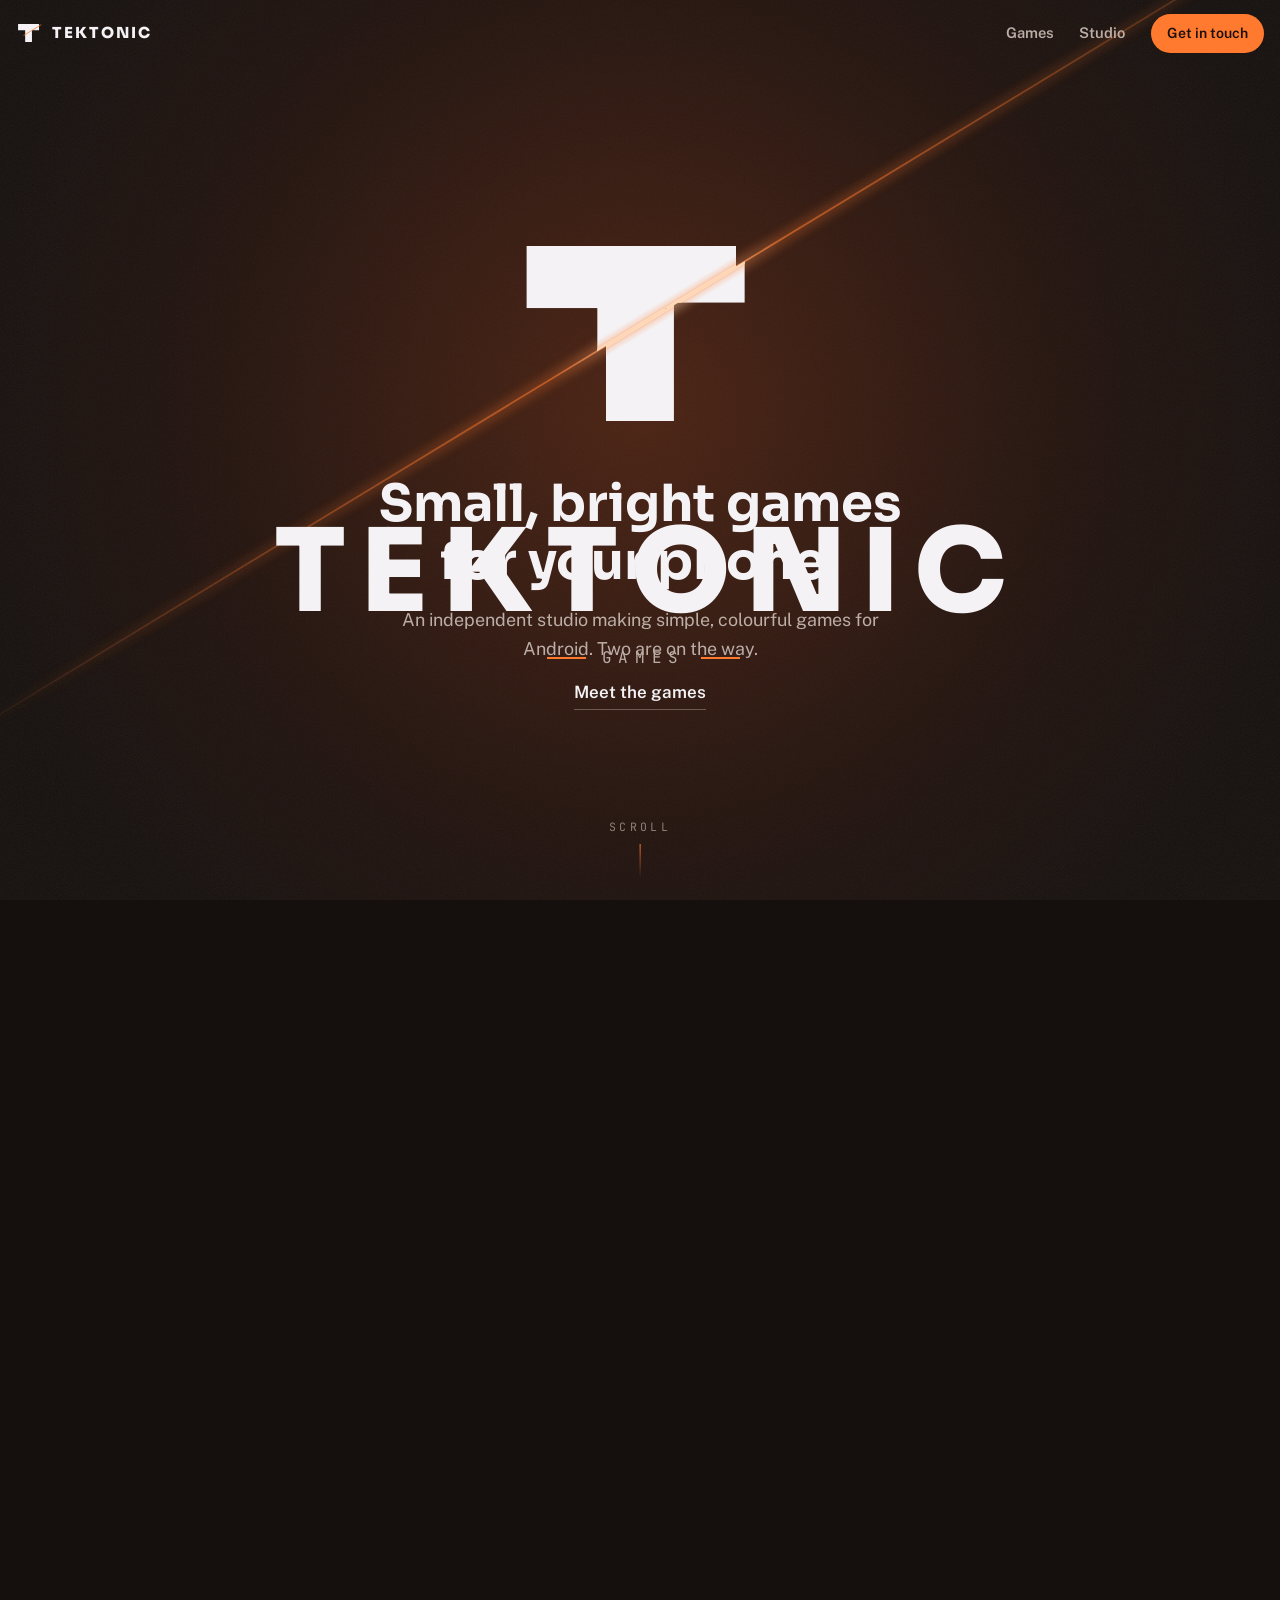
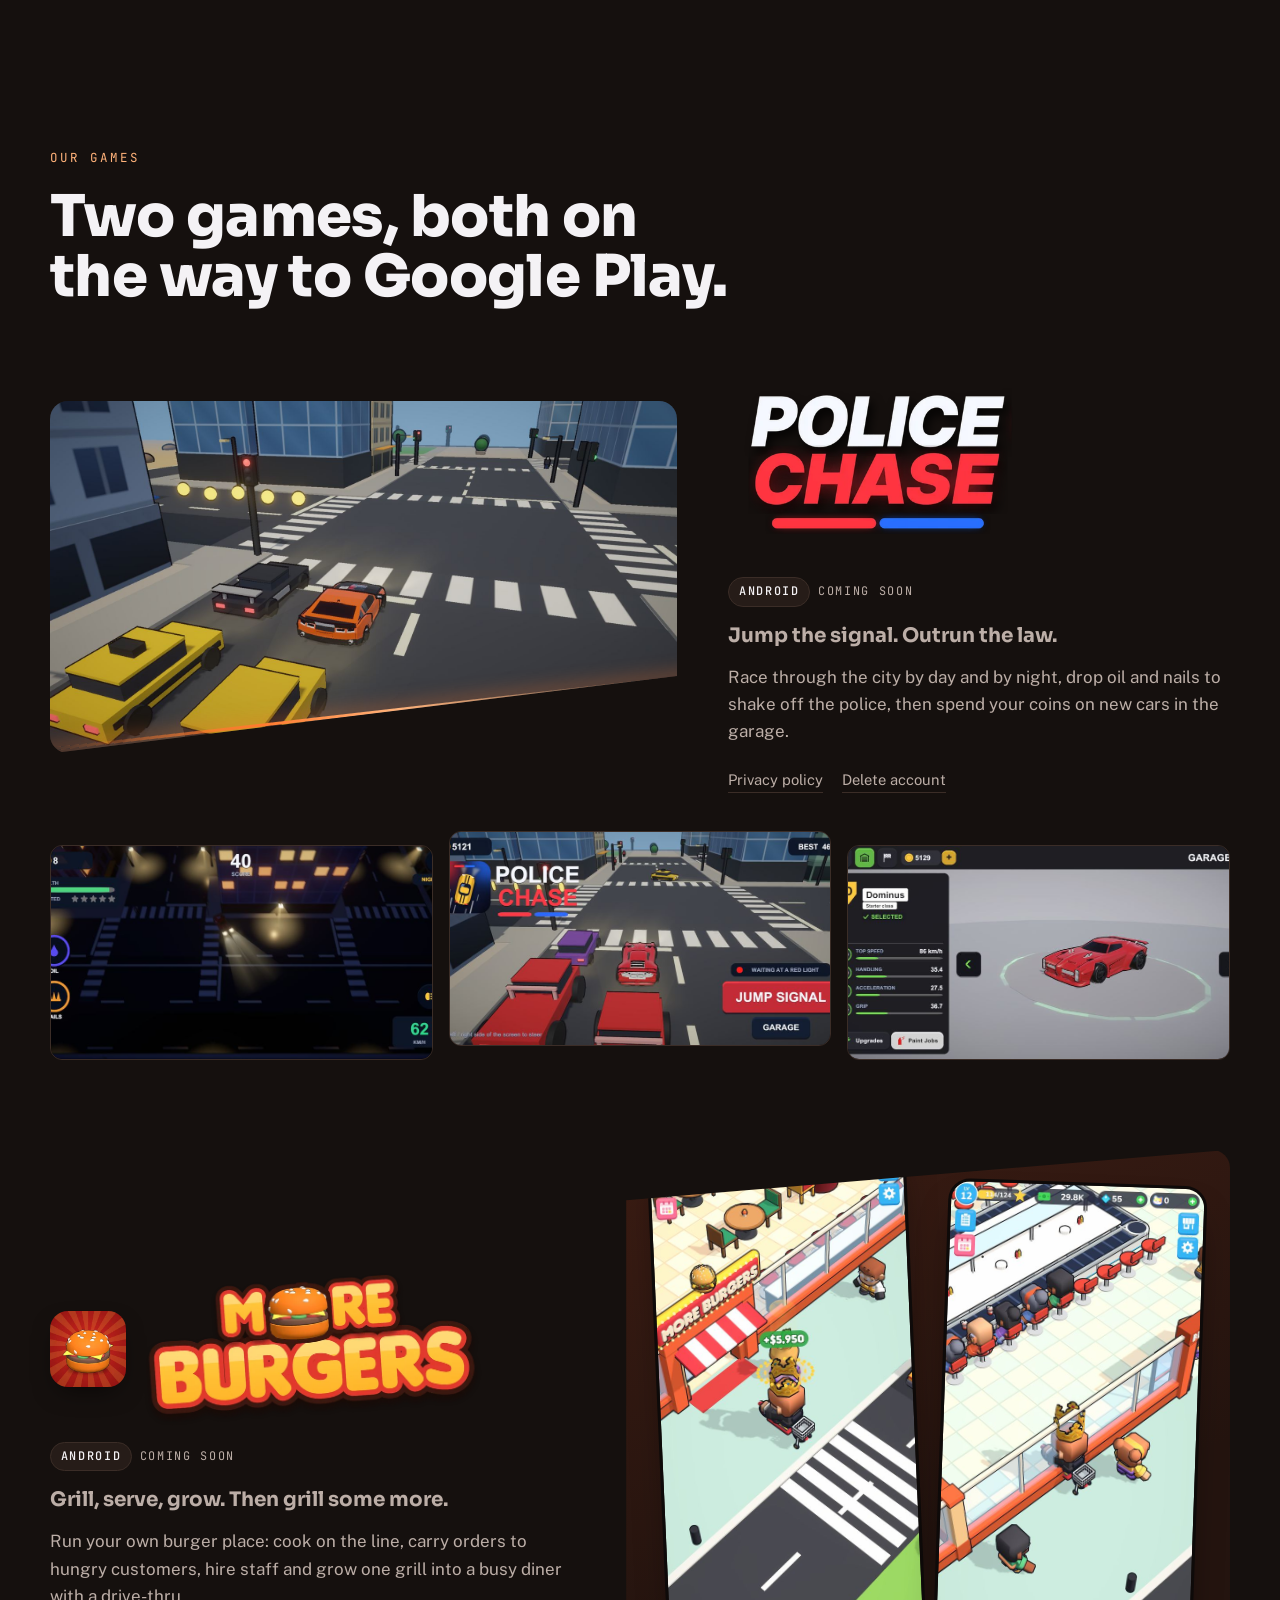
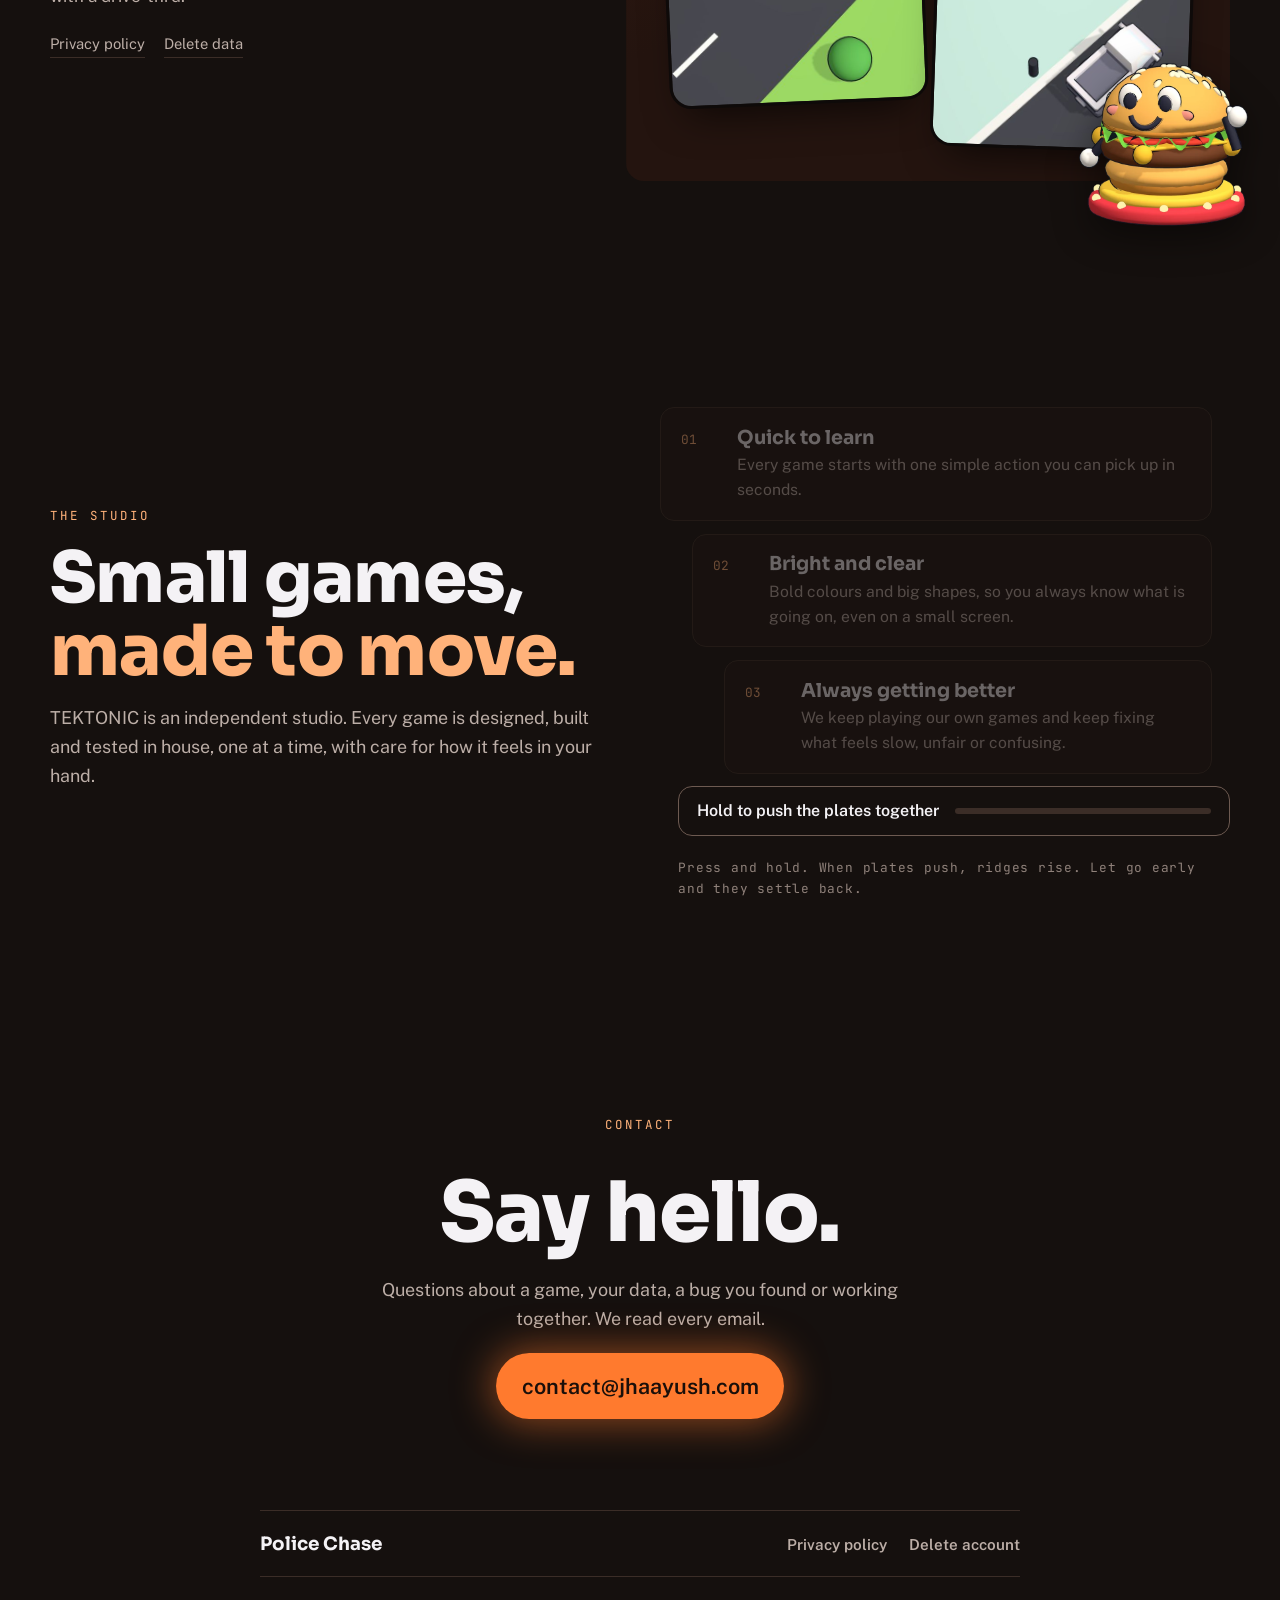
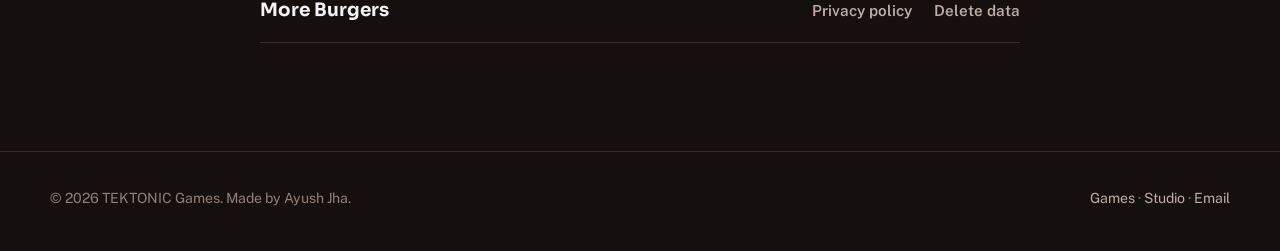
==== commit 125c60bd: "Fix hero slice glow, animate on phones" ====
--- a/index.html
+++ b/index.html
@@ -52,8 +52,6 @@
   background:radial-gradient(closest-side,rgba(120,52,26,.55),rgba(70,30,18,.28) 45%,rgba(21,16,14,0) 72%);
   animation:drift 80s var(--inout) infinite alternate;animation-delay:-23s}
 @keyframes drift{0%{transform:translate(-14vw,-8vh) scale(1)}50%{transform:translate(10vw,6vh) scale(1.08)}100%{transform:translate(-4vw,12vh) scale(.96)}}
-.world .seam{position:absolute;left:-30vw;right:-30vw;top:52%;height:1px;transform:rotate(var(--fault));
-  background:linear-gradient(90deg,transparent,rgba(255,122,46,.08) 30%,rgba(255,122,46,.12) 50%,rgba(255,122,46,.08) 70%,transparent)}
 .world .grain{position:absolute;inset:0;opacity:.07;mix-blend-mode:overlay;
   background-image:url("data:image/svg+xml,%3Csvg xmlns='http://www.w3.org/2000/svg' width='160' height='160'%3E%3Cfilter id='n'%3E%3CfeTurbulence type='fractalNoise' baseFrequency='.9' numOctaves='2' stitchTiles='stitch'/%3E%3C/filter%3E%3Crect width='160' height='160' filter='url(%23n)'/%3E%3C/svg%3E")}
 
@@ -221,8 +219,9 @@
 
 @media (pointer:coarse){.btn,.legal a,.paper a,.nav ul a{min-height:44px;display:inline-flex;align-items:center;justify-content:center}}
 
-/* ---------- the static hero: phones, portrait tablets, short landscape phones, reduced motion */
-@media (max-width:720px),(orientation:portrait) and (max-width:1024px),(orientation:portrait) and (pointer:coarse),(orientation:landscape) and (pointer:coarse) and (max-height:560px),(prefers-reduced-motion:reduce){
+/* ---------- the still hero: only for people who asked for reduced motion */
+@media (max-width:720px){.hero{height:300vh}.stage-in{padding:72px 16px 56px}.mark{width:min(50vw,210px)}}
+@media (prefers-reduced-motion:reduce){
   .hero{height:auto}
   .stage{position:relative;height:auto;min-height:100svh;--slip:14;--streak:1;--glow:1;--lift:0}
   .stage-in{padding:96px 16px 64px}
@@ -243,7 +242,7 @@
 </head>
 <body>
 <a class="skip" href="#main">Skip to content</a>
-<div class="world" aria-hidden="true"><div class="glow"></div><div class="seam"></div><div class="grain"></div></div>
+<div class="world" aria-hidden="true"><div class="glow"></div><div class="grain"></div></div>
 
 <nav class="nav" aria-label="Main">
   <a class="brand" href="#top" aria-label="TEKTONIC, back to top">
@@ -273,18 +272,33 @@
               <stop offset=".58" stop-color="#ff7a2e" stop-opacity=".55"/>
               <stop offset="1" stop-color="#ff7a2e" stop-opacity="0"/>
             </linearGradient>
+            <linearGradient id="ea" gradientUnits="userSpaceOnUse" x1="0" y1="201" x2="0" y2="214">
+              <stop offset="0" stop-color="#ff7a2e" stop-opacity="0"/><stop offset=".55" stop-color="#ff7a2e" stop-opacity=".3"/><stop offset="1" stop-color="#ff9a55" stop-opacity="1"/>
+            </linearGradient>
+            <linearGradient id="eb" gradientUnits="userSpaceOnUse" x1="0" y1="227" x2="0" y2="214">
+              <stop offset="0" stop-color="#ff7a2e" stop-opacity="0"/><stop offset=".55" stop-color="#ff7a2e" stop-opacity=".3"/><stop offset="1" stop-color="#ff9a55" stop-opacity="1"/>
+            </linearGradient>
             <filter id="bl" x="-50%" y="-500%" width="200%" height="1100%"><feGaussianBlur stdDeviation="7"/></filter>
           </defs>
           <g transform="rotate(-31.3 306 214)">
             <rect class="streak gl" x="-1700" y="208" width="4000" height="12" fill="url(#sg)" filter="url(#bl)"/>
             <rect class="streak" x="-1700" y="212.8" width="4000" height="2.4" fill="url(#sg)"/>
           </g>
-          <g class="a"><path class="pl" clip-path="url(#up)" d="M116 129H400V213H304V373H212V213H116Z"/></g>
-          <g class="b"><path class="pl" clip-path="url(#lo)" d="M116 129H400V213H304V373H212V213H116Z"/></g>
-          <g clip-path="url(#tc)"><g transform="rotate(-31.3 306 214)">
-            <rect class="gl" x="40" y="205" width="540" height="18" fill="#ff7a2e" filter="url(#bl)"/>
-            <rect x="40" y="211.6" width="540" height="4.8" fill="#ffb27a"/>
-          </g></g>
+          <!-- each half carries its own lit cut edge, so the glow moves with the plate -->
+          <g class="a"><g clip-path="url(#up)"><g clip-path="url(#tc)">
+            <path class="pl" d="M116 129H400V213H304V373H212V213H116Z"/>
+            <g transform="rotate(-31.3 306 214)">
+              <rect class="gl" x="-300" y="201" width="1200" height="13" fill="url(#ea)"/>
+              <rect x="-300" y="211.2" width="1200" height="2.8" fill="#ffd9b8"/>
+            </g>
+          </g></g></g>
+          <g class="b"><g clip-path="url(#lo)"><g clip-path="url(#tc)">
+            <path class="pl" d="M116 129H400V213H304V373H212V213H116Z"/>
+            <g transform="rotate(-31.3 306 214)">
+              <rect class="gl" x="-300" y="214" width="1200" height="13" fill="url(#eb)"/>
+              <rect x="-300" y="214" width="1200" height="2.8" fill="#ffd9b8"/>
+            </g>
+          </g></g></g>
         </svg>
 
         <div class="bands">
@@ -461,13 +475,7 @@
     ['slip', 'streak', 'glow', 'lift'].forEach(n => { vars[n] = -1; stage.style.removeProperty('--' + n); });
     bands.forEach(b => { b.op = b.k = -1; b.el.style.opacity = ''; b.el.style.visibility = ''; b.el.style.setProperty('--k', 1); });
   }
-  const GATES = [
-    '(max-width: 720px)',
-    '(orientation: portrait) and (max-width: 1024px)',
-    '(orientation: portrait) and (pointer: coarse)',
-    '(orientation: landscape) and (pointer: coarse) and (max-height: 560px)',
-    '(prefers-reduced-motion: reduce)'
-  ];
+  const GATES = ['(prefers-reduced-motion: reduce)'];   // everyone else, phones included, gets the slip
   function enableScrub() {
     if (scrubOn) return; scrubOn = true;
     loadStart = performance.now(); if (loadK >= 1) loadK = 1;
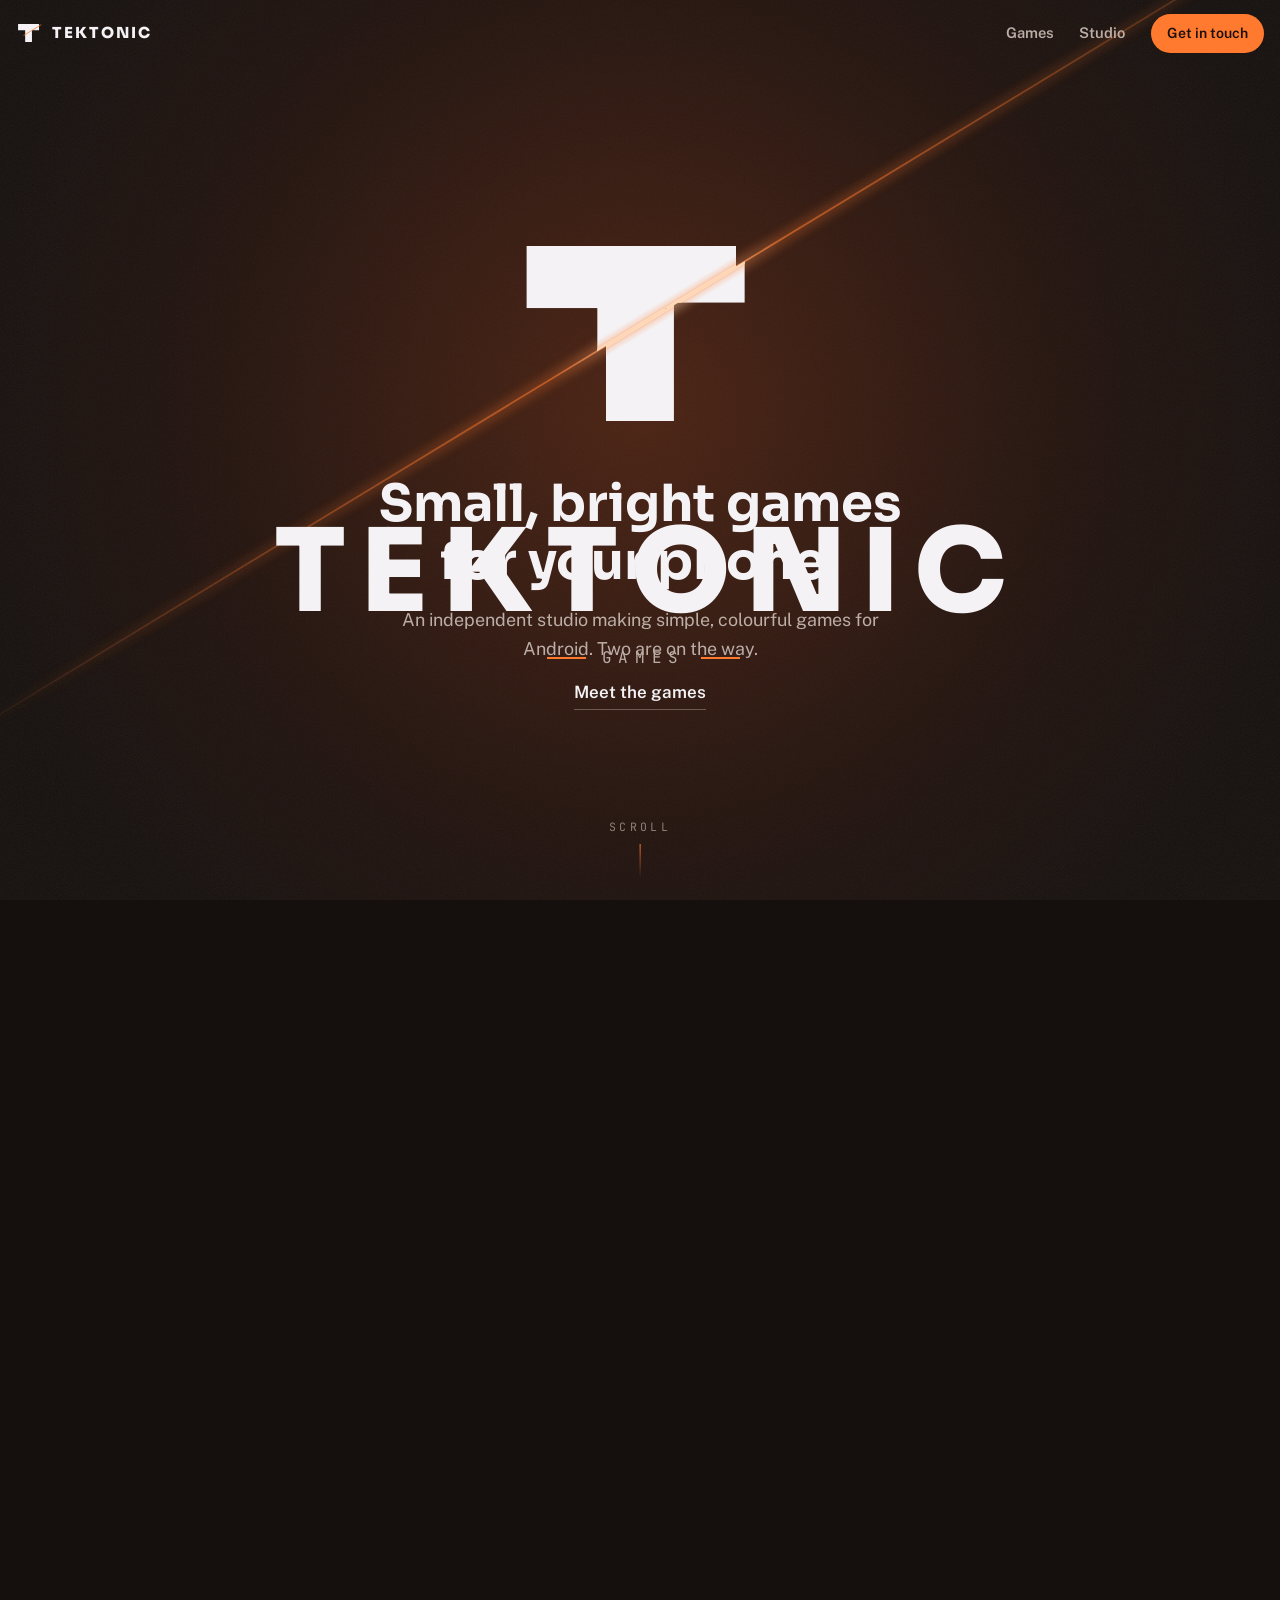
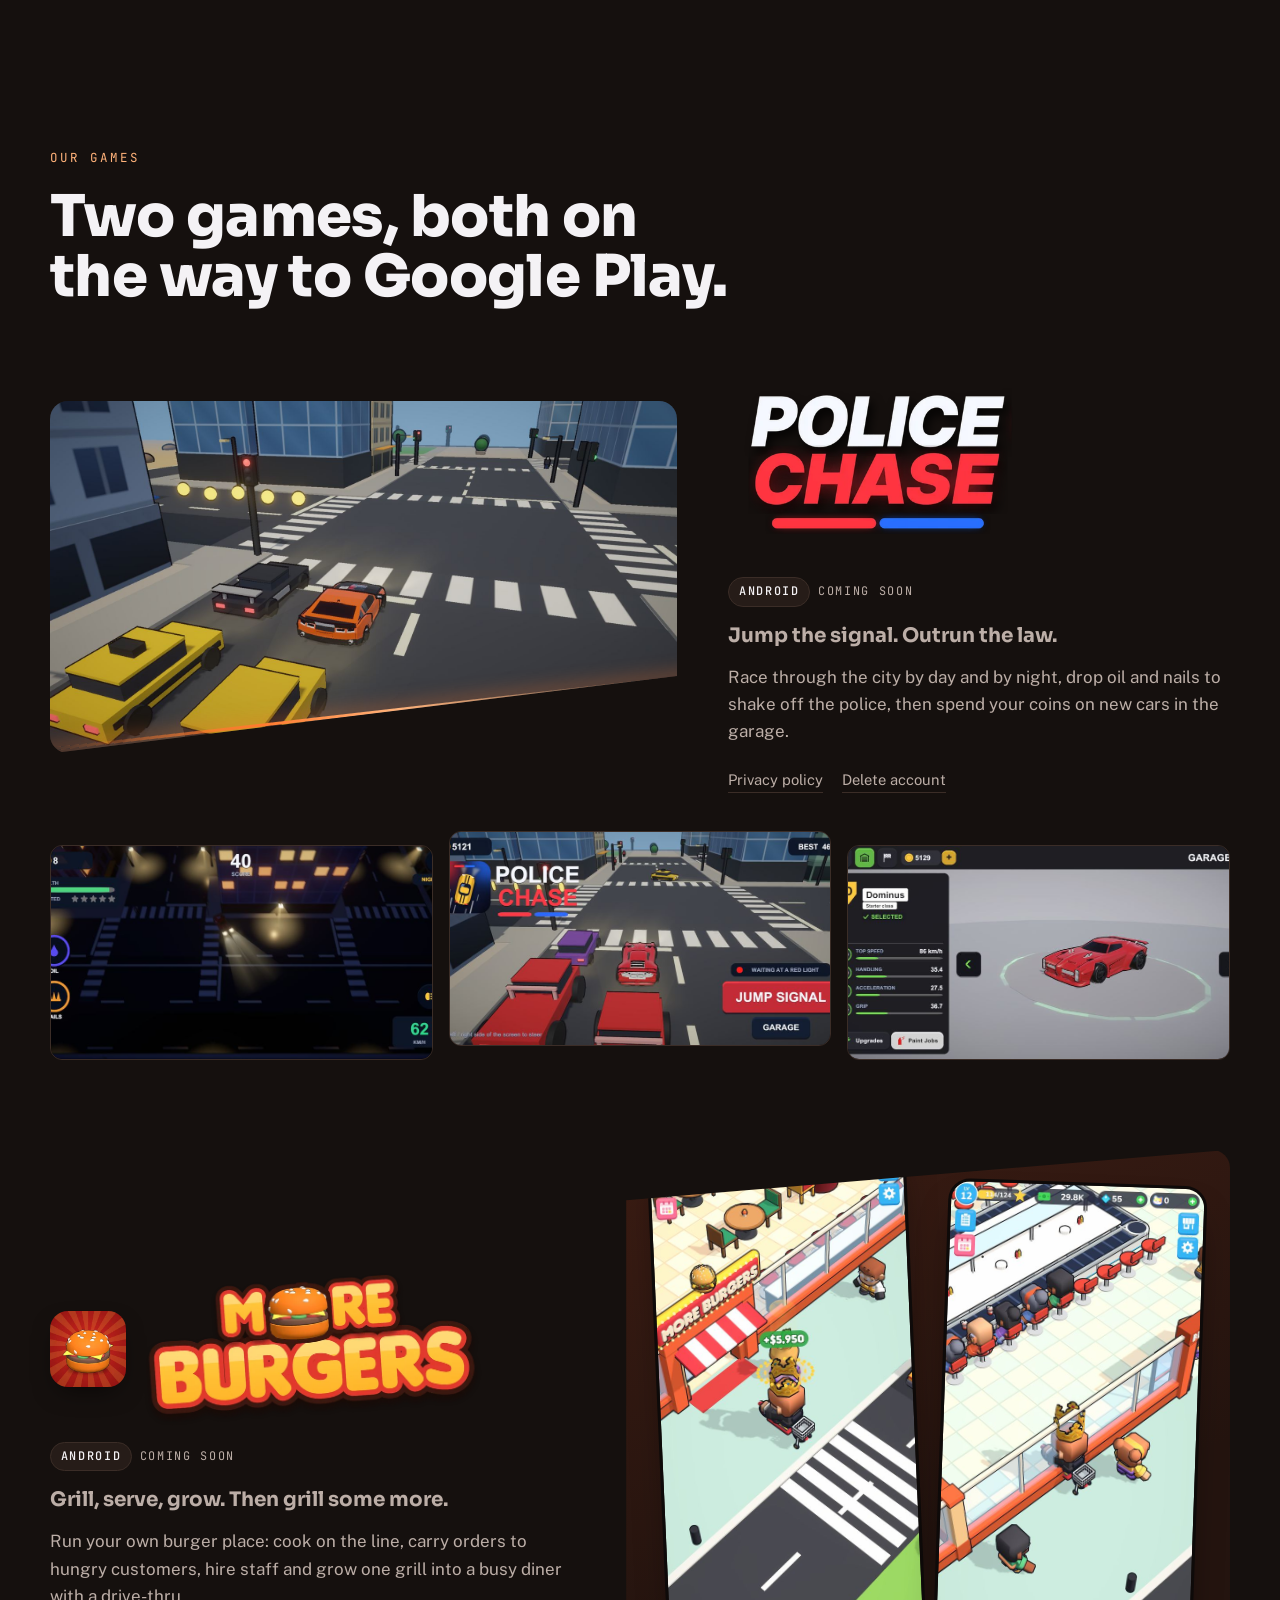
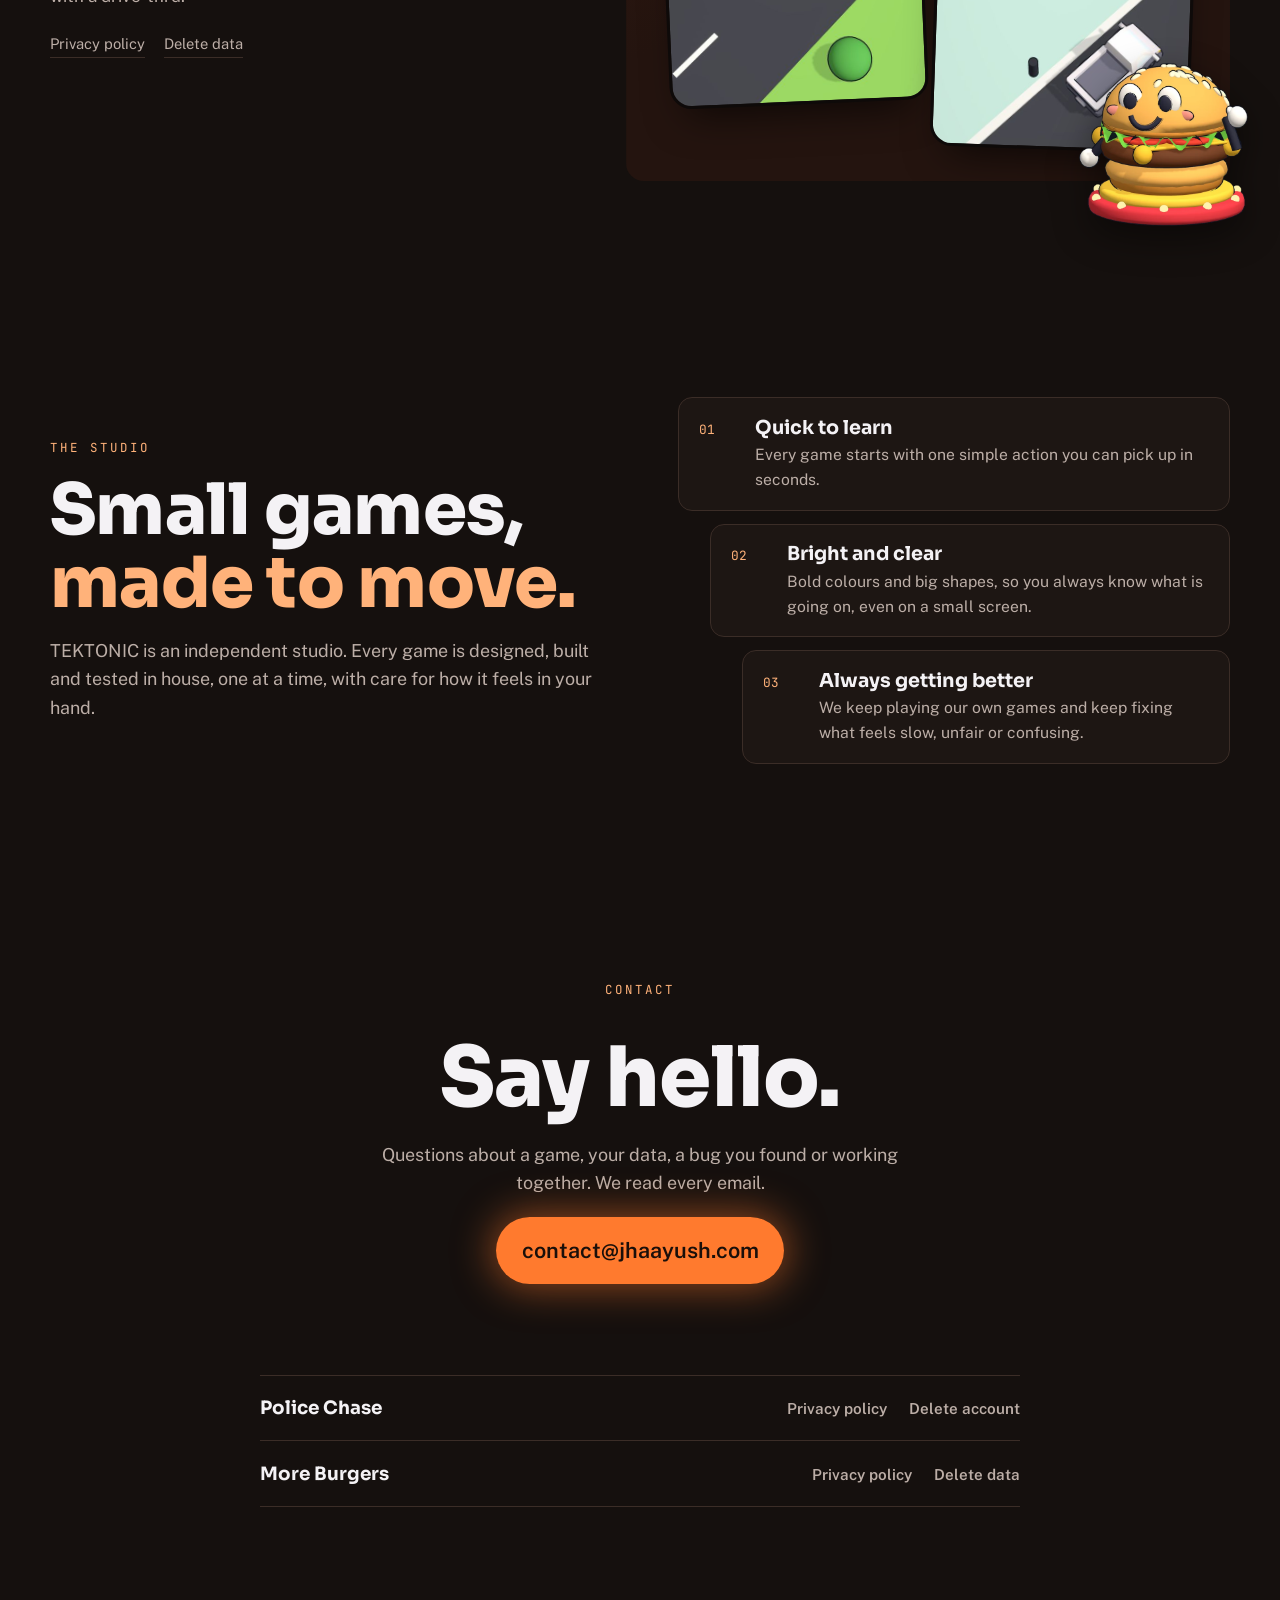
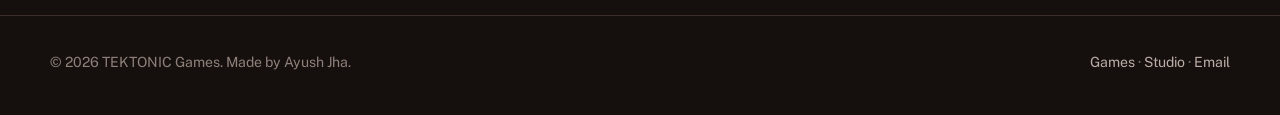
==== commit 08ac1dcf: "Remove hold button from studio section" ====
--- a/index.html
+++ b/index.html
@@ -169,30 +169,18 @@
   .pc .strip img:nth-child(2){transform:none}
 }
 
-/* ---------- studio: a statement on one side, the hold on the other */
+/* ---------- studio: a statement on one side, three cards stepping down like ridges on the other */
 .studio .wrap{display:grid;grid-template-columns:1fr 1fr;gap:clamp(2rem,6vw,5rem);align-items:center}
 .statement h2{font-size:clamp(2.2rem,5.6vw,4.4rem)}
 .statement h2 em{font-style:normal;color:var(--hot)}
-.quake{display:grid;gap:1.4rem}
 .ridges{display:grid;gap:.8rem}
-.ridge{--r:0;display:grid;grid-template-columns:2.6rem 1fr;gap:.9rem;align-items:baseline;padding:1.1rem 1.2rem;border-radius:14px;
-  background:var(--bg2);border:1px solid var(--line);
-  opacity:calc(.38 + var(--r)*.62);transform:translate(calc((1 - var(--r))*-18px),calc((1 - var(--r))*10px))}
+.ridge{display:grid;grid-template-columns:2.6rem 1fr;gap:.9rem;align-items:baseline;padding:1.1rem 1.2rem;border-radius:14px;
+  background:var(--bg2);border:1px solid var(--line)}
 .ridge:nth-child(2){margin-left:clamp(0px,3vw,2rem)}.ridge:nth-child(3){margin-left:clamp(0px,6vw,4rem)}
 @media (max-width:860px){.studio .wrap{grid-template-columns:1fr}}
 .ridge .n{font-family:var(--mono);font-size:.8rem;color:var(--hot)}
 .ridge h3{margin:0 0 .2rem;font-family:var(--display);font-size:1.2rem;line-height:1.2}
 .ridge p{margin:0;color:var(--muted);font-size:.98rem}
-.hold{position:relative;display:flex;align-items:center;gap:1rem;width:100%;padding:.9rem 1.1rem;border-radius:14px;cursor:pointer;
-  background:transparent;border:1px solid var(--edge);color:var(--fg);font:600 1rem var(--body);text-align:left;
-  -webkit-user-select:none;user-select:none;touch-action:none;transition:border-color .3s var(--out)}
-.hold:hover{border-color:var(--accent)}
-.hold .bar{position:relative;flex:1;height:6px;border-radius:6px;background:var(--line);overflow:hidden}
-.hold .bar i{position:absolute;inset:0;background:linear-gradient(90deg,var(--accent),var(--hot));transform-origin:left;transform:scaleX(var(--p,0))}
-.hold .glow{position:absolute;inset:-1px;border-radius:14px;box-shadow:0 0 28px 2px rgba(255,122,46,.5);opacity:0;transition:opacity .6s var(--out);pointer-events:none}
-.quake.done .hold .glow{opacity:1}
-.quake.done .hold{cursor:default}
-.note{min-height:1.6em;margin:0;color:var(--dim);font-family:var(--mono);font-size:.8rem;letter-spacing:.06em}
 
 /* ---------- contact: one big action, then each game's papers */
 .contact .wrap{display:grid;justify-items:center;text-align:center;gap:1.2rem}
@@ -233,7 +221,6 @@
   *,*::before,*::after{animation:none!important;transition:none!important;transition-delay:0s!important;scroll-behavior:auto!important}
   .rv .part{opacity:1;transform:none}
   .cut img{transform:none}
-  .ridge{--r:1}
   .phones .phone:first-child{transform:translateY(-8%) rotate(-2.5deg)}
   .phones .phone:last-child{transform:rotate(2deg)}
 }
@@ -368,14 +355,10 @@
         <h2 class="part">Small games, <em>made to move.</em></h2>
         <p class="lede part">TEKTONIC is an independent studio. Every game is designed, built and tested in house, one at a time, with care for how it feels in your hand.</p>
       </div>
-      <div class="quake rv" id="quake">
-        <div class="ridges part">
-          <div class="ridge"><span class="n">01</span><div><h3>Quick to learn</h3><p>Every game starts with one simple action you can pick up in seconds.</p></div></div>
-          <div class="ridge"><span class="n">02</span><div><h3>Bright and clear</h3><p>Bold colours and big shapes, so you always know what is going on, even on a small screen.</p></div></div>
-          <div class="ridge"><span class="n">03</span><div><h3>Always getting better</h3><p>We keep playing our own games and keep fixing what feels slow, unfair or confusing.</p></div></div>
-        </div>
-        <button class="hold part" id="hold" type="button" aria-describedby="hold-note"><span id="hold-label">Hold to push the plates together</span><span class="bar" aria-hidden="true"><i></i></span><span class="glow" aria-hidden="true"></span></button>
-        <p class="note part" id="hold-note" aria-live="polite">Press and hold. When plates push, ridges rise. Let go early and they settle back.</p>
+      <div class="ridges rv">
+        <div class="ridge part"><span class="n">01</span><div><h3>Quick to learn</h3><p>Every game starts with one simple action you can pick up in seconds.</p></div></div>
+        <div class="ridge part"><span class="n">02</span><div><h3>Bright and clear</h3><p>Bold colours and big shapes, so you always know what is going on, even on a small screen.</p></div></div>
+        <div class="ridge part"><span class="n">03</span><div><h3>Always getting better</h3><p>We keep playing our own games and keep fixing what feels slow, unfair or confusing.</p></div></div>
       </div>
     </div>
   </section>
@@ -408,7 +391,6 @@
   const clamp = (v, lo, hi) => Math.min(hi, Math.max(lo, v));
   const ss = (p, e0, e1) => { const t = clamp((p - e0) / (e1 - e0), 0, 1); return t * t * (3 - 2 * t); };
   const rng = seed => { let s = seed >>> 0; return () => (s = (s * 1664525 + 1013904223) >>> 0) / 4294967296; };
-  const RM = matchMedia('(prefers-reduced-motion: reduce)');
 
   /* ---- split once, with a seeded generator so it looks the same every load */
   const r = rng(7);
@@ -509,45 +491,6 @@
   $$('.contact').forEach(el => live.observe(el));
   document.addEventListener('visibilitychange', () => document.body.classList.toggle('paused', document.hidden));
 
-  /* ---- the one interactive moment: hold to shift the plates, the three ridges rise in turn */
-  const quakeEl = $('#quake'), hold = $('#hold'), label = $('#hold-label'), note = $('#hold-note');
-  const ridges = $$('.ridge', quakeEl), bar = $('.bar i', hold);
-  let hp = 0, holding = false, done = false, last = 0, hRaf = null;
-  const paint = () => {
-    hold.style.setProperty('--p', hp.toFixed(3)); bar.style.transform = 'scaleX(' + hp.toFixed(3) + ')';
-    ridges.forEach((el, i) => el.style.setProperty('--r', ss(hp, i * .26, i * .26 + .42).toFixed(3)));
-  };
-  const finish = () => {
-    done = true; holding = false; hp = 1; paint();
-    quakeEl.classList.add('done'); label.textContent = "Ridges raised";
-    note.textContent = 'That is how every TEKTONIC game gets made.';
-  };
-  const tick = t => {
-    hRaf = null;
-    const dt = Math.min(.05, (t - last) / 1000); last = t;
-    if (done) return;
-    hp = holding ? Math.min(1, hp + dt / 1.5) : Math.max(0, hp - dt / 1.1);
-    paint();
-    if (hp >= 1) { finish(); return; }
-    if (holding || hp > 0) hRaf = requestAnimationFrame(tick);
-  };
-  const start = e => {
-    if (done) return; if (e) e.preventDefault();
-    if (RM.matches) { finish(); return; }
-    holding = true; if (hRaf === null) { last = performance.now(); hRaf = requestAnimationFrame(tick); }
-  };
-  const stop = () => { holding = false; };
-  hold.addEventListener('pointerdown', e => { hold.setPointerCapture && hold.setPointerCapture(e.pointerId); start(e); });
-  ['pointerup', 'pointercancel', 'lostpointercapture'].forEach(n => hold.addEventListener(n, stop));
-  hold.addEventListener('keydown', e => { if ((e.key === ' ' || e.key === 'Enter') && !e.repeat) start(e); });
-  hold.addEventListener('keyup', e => { if (e.key === ' ' || e.key === 'Enter') stop(); });
-  hold.addEventListener('contextmenu', e => e.preventDefault());
-  paint();
-
-  /* ---- reduced motion, live in both directions */
-  function pinToFinalStates() { if (!done) finish(); }
-  RM.addEventListener('change', e => { if (e.matches) pinToFinalStates(); applyHeroMode(); });
-  if (RM.matches) pinToFinalStates();
 })();
 </script>
 </body>
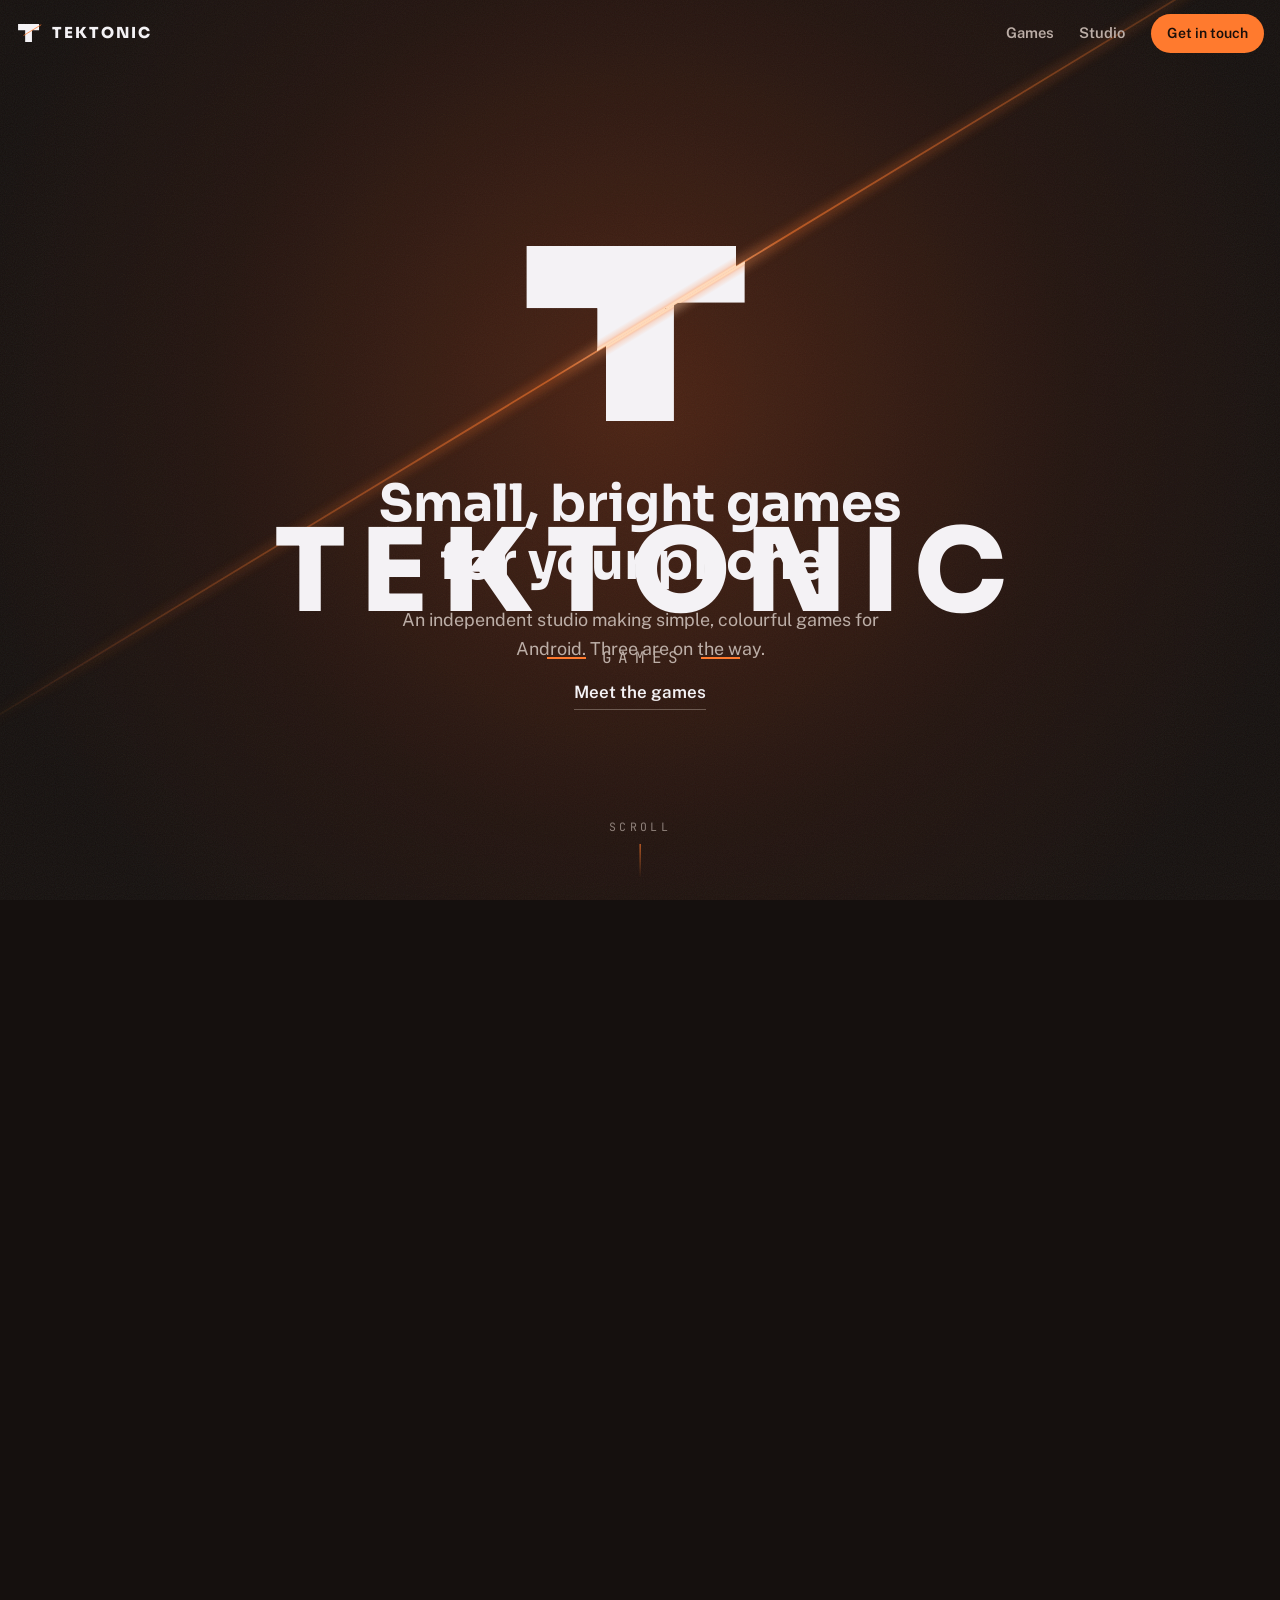
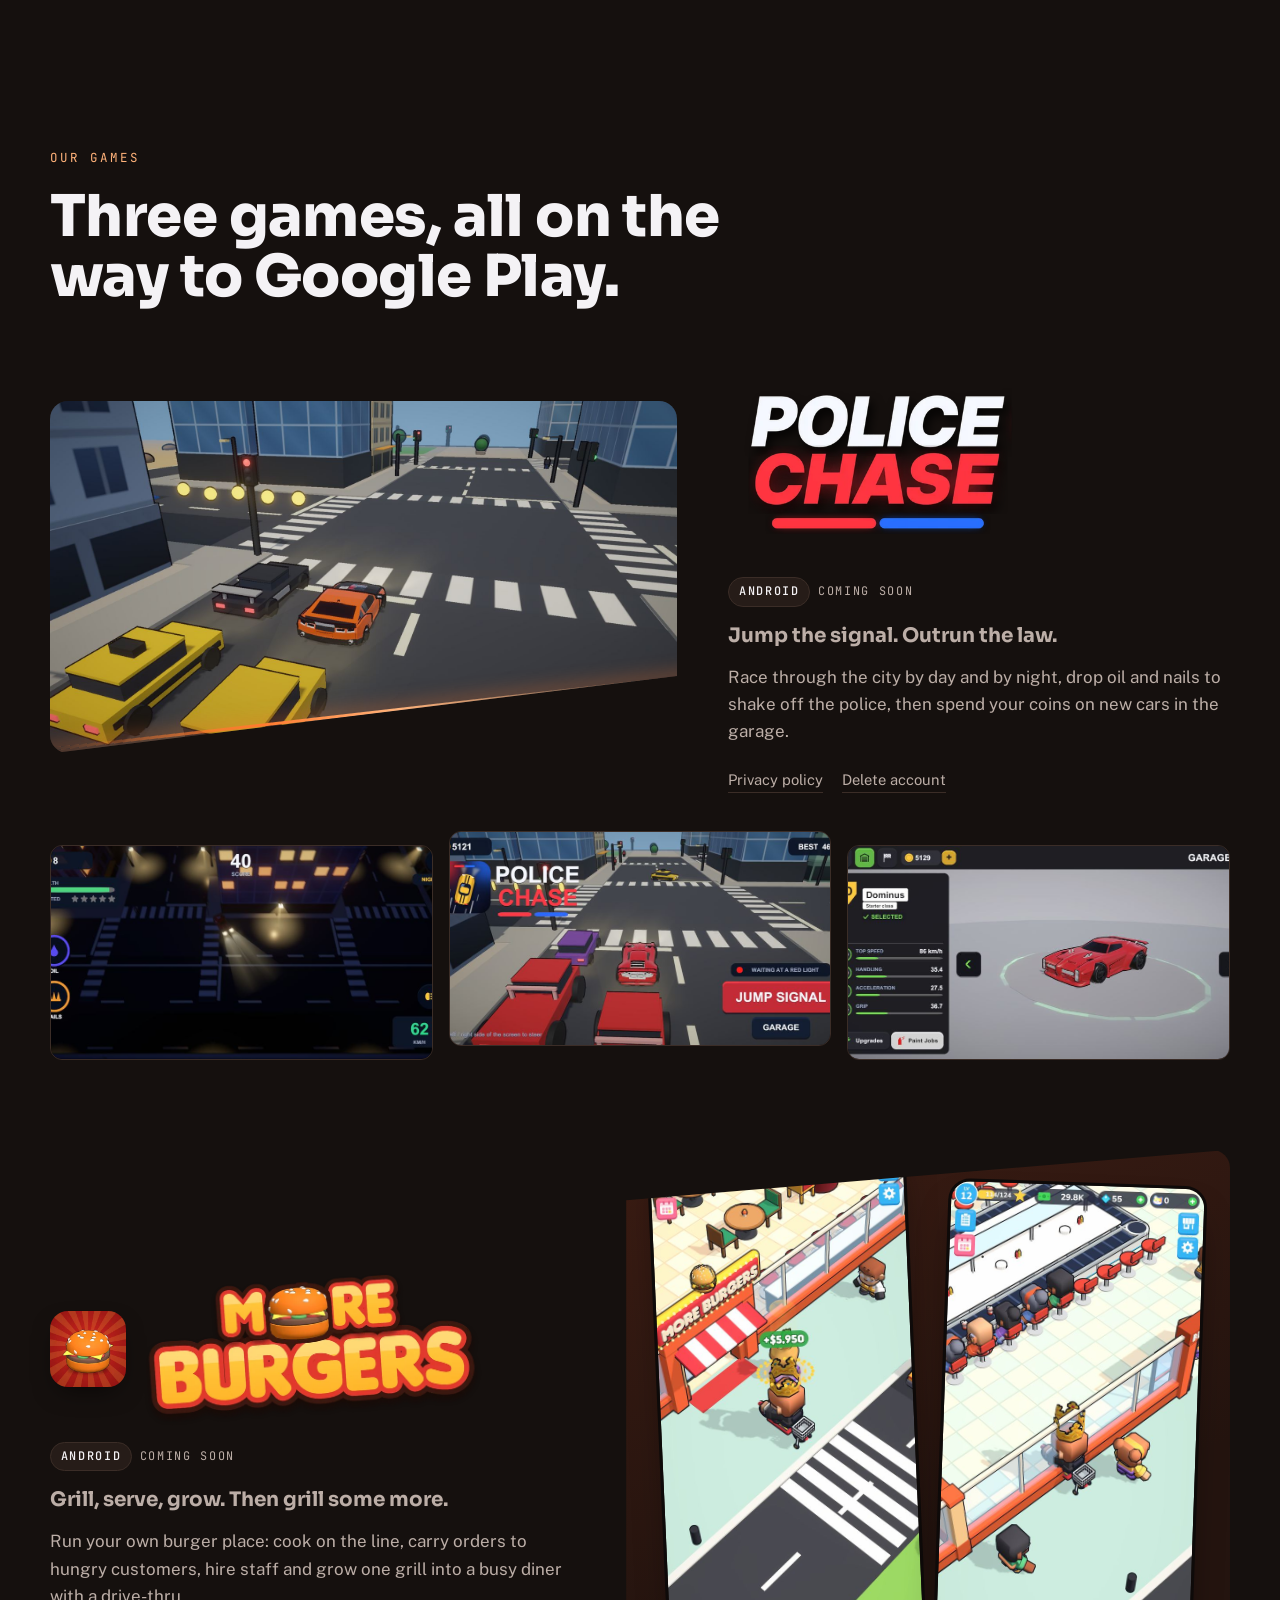
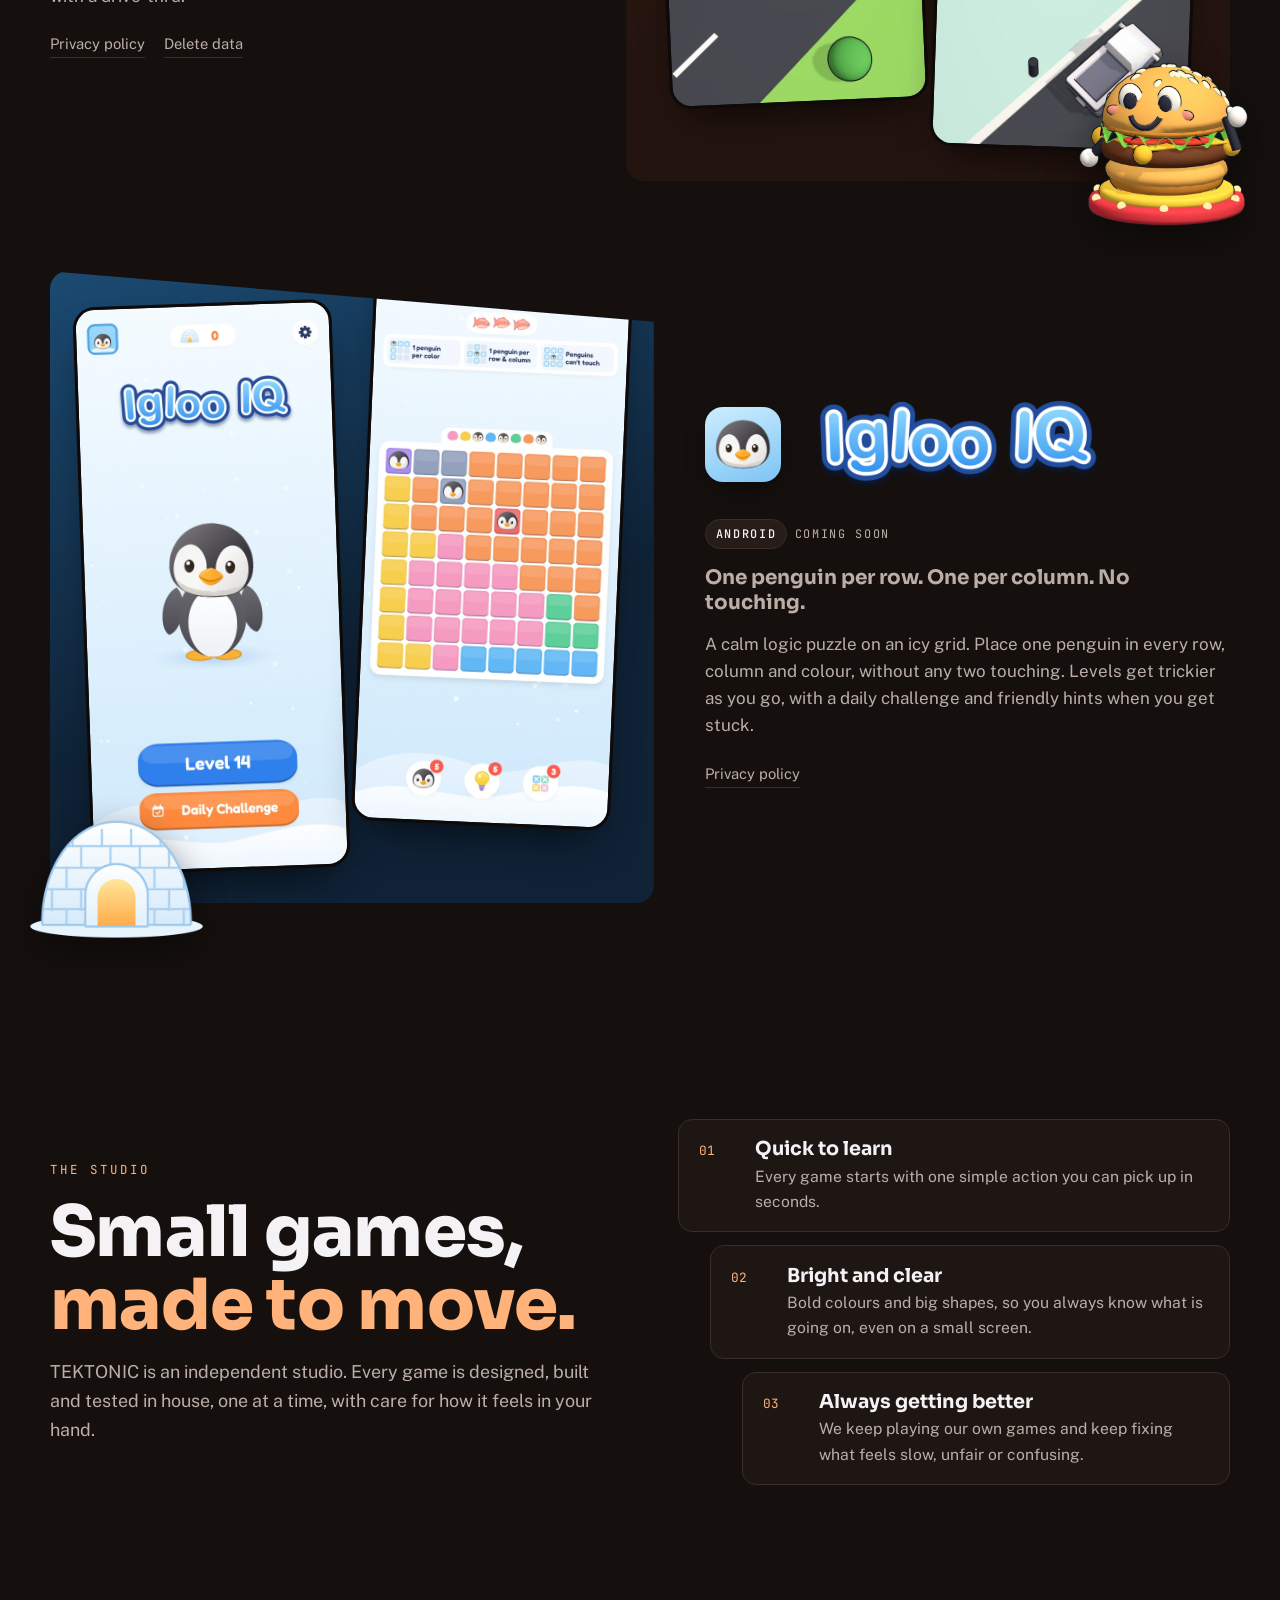
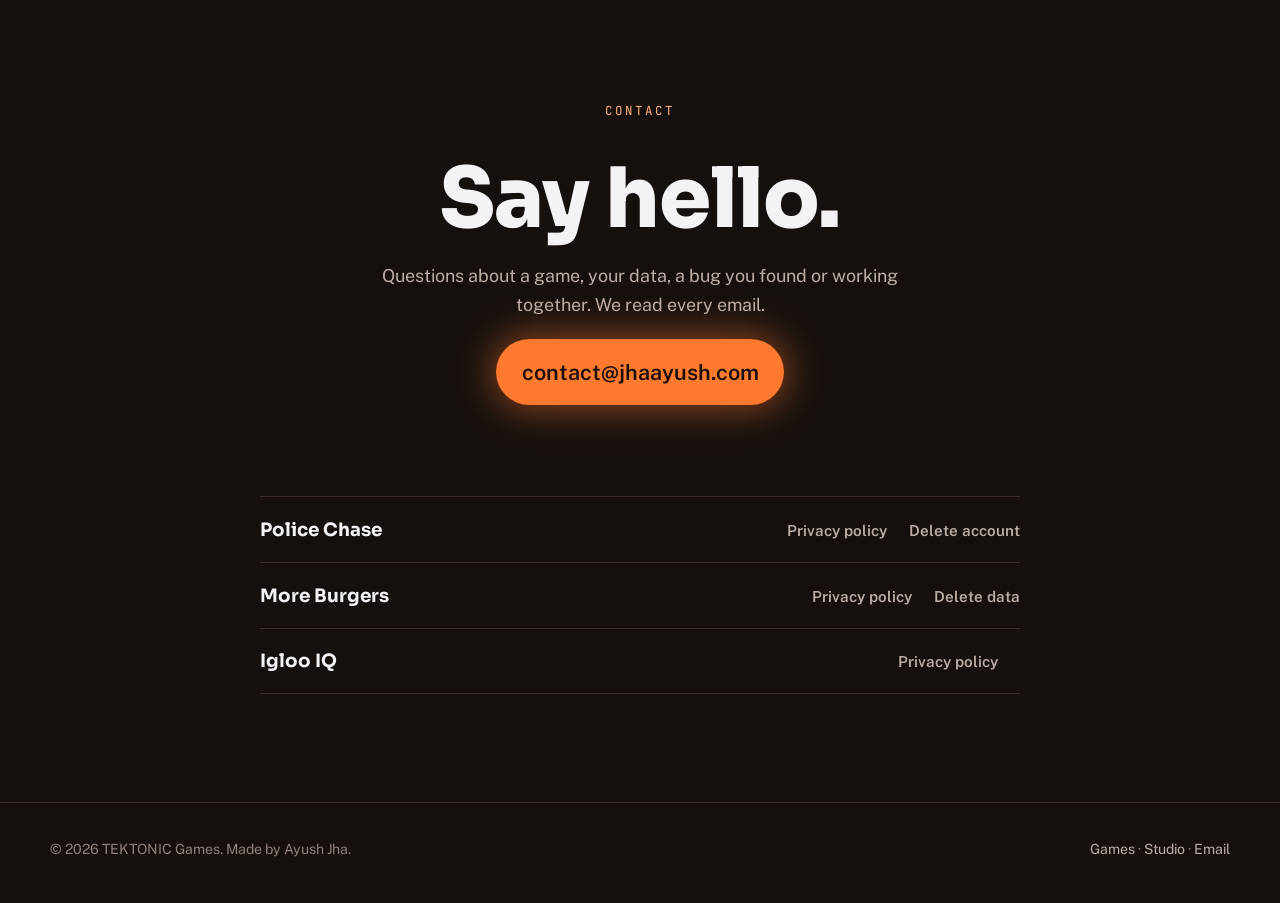
==== commit 5b0bf2f1: "Add Igloo IQ game card and privacy policy" ====
--- a/index.html
+++ b/index.html
@@ -4,10 +4,10 @@
 <meta charset="utf-8">
 <meta name="viewport" content="width=device-width, initial-scale=1">
 <title>TEKTONIC Games</title>
-<meta name="description" content="TEKTONIC is an independent mobile game studio. Meet Police Chase and More Burgers, both coming soon to Google Play.">
+<meta name="description" content="TEKTONIC is an independent mobile game studio. Meet Police Chase, More Burgers and Igloo IQ, all coming soon to Google Play.">
 <meta name="theme-color" content="#15100e">
 <meta property="og:title" content="TEKTONIC Games">
-<meta property="og:description" content="An independent mobile game studio. Police Chase and More Burgers, coming soon to Google Play.">
+<meta property="og:description" content="An independent mobile game studio. Police Chase, More Burgers and Igloo IQ, coming soon to Google Play.">
 <meta property="og:type" content="website">
 <!-- DEPLOY STEP: absolute URLs for the live site -->
 <meta property="og:url" content="https://jhaayush.com/">
@@ -161,9 +161,18 @@
 .mb .icon{flex:none;width:76px;border-radius:18px;box-shadow:0 10px 26px -10px rgba(0,0,0,.7)}
 .mb .logo{width:min(340px,calc(100% - 92px))}
 .mb .head{display:flex;align-items:center;gap:1rem}
+.iq{grid-template-columns:1.15fr 1fr}
+.iq .phones-wrap{order:-1}
+.iq .phones{background:linear-gradient(160deg,#1b4a72,#0f2236 60%);clip-path:polygon(0 0,100% 8%,100% 100%,0 100%)}
+.iq .phones .phone:first-child{transform:rotate(-2deg)}
+.iq .phones .phone:last-child{transform:translateY(-8%) rotate(2.5deg)}
+.iq .buddy{right:auto;left:-4%;bottom:-6%;width:30%}
+.iq .icon{flex:none;width:76px;padding:9px;border-radius:18px;background:linear-gradient(160deg,#cdeeff,#7cc4f5);box-shadow:0 10px 26px -10px rgba(0,0,0,.7)}
+.iq .logo{width:min(320px,calc(100% - 92px))}
+.iq .head{display:flex;align-items:center;gap:1rem}
 @media (max-width:860px){
-  .pc,.mb{grid-template-columns:1fr}
-  .mb .phones-wrap{order:2}
+  .pc,.mb,.iq{grid-template-columns:1fr}
+  .mb .phones-wrap,.iq .phones-wrap{order:2}
   .strip{grid-template-columns:repeat(3,72%);overflow-x:auto;scroll-snap-type:x mandatory;padding-bottom:.6rem;margin-right:-16px;padding-right:16px}
   .strip img{scroll-snap-align:start}
   .pc .strip img:nth-child(2){transform:none}
@@ -223,6 +232,8 @@
   .cut img{transform:none}
   .phones .phone:first-child{transform:translateY(-8%) rotate(-2.5deg)}
   .phones .phone:last-child{transform:rotate(2deg)}
+  .iq .phones .phone:first-child{transform:rotate(-2deg)}
+  .iq .phones .phone:last-child{transform:translateY(-8%) rotate(2.5deg)}
 }
 body.paused *,body.paused *::before,body.paused *::after{animation-play-state:paused!important}
 </style>
@@ -295,7 +306,7 @@
           </div>
           <div class="band" data-a="0.5" data-b="1">
             <p class="big"><span class="sr">Small, bright games for your phone.</span><span class="splitw" aria-hidden="true">Small, bright games for your phone.</span></p>
-            <p class="sub late">An independent studio making simple, colourful games for Android. Two are on the way.</p>
+            <p class="sub late">An independent studio making simple, colourful games for Android. Three are on the way.</p>
             <div class="row late"><a class="textlink" href="#games">Meet the games</a></div>
           </div>
         </div>
@@ -308,7 +319,7 @@
     <div class="wrap">
       <header class="games-head rv">
         <p class="kicker part">Our games</p>
-        <h2 class="part">Two games, both on the way to Google&nbsp;Play.</h2>
+        <h2 class="part">Three games, all on the way to Google&nbsp;Play.</h2>
       </header>
 
       <article class="plate pc rv" aria-labelledby="pc-title">
@@ -343,6 +354,24 @@
           <div class="phone"><img src="assets/mb-shot-2.jpg" width="540" height="1200" alt="More Burgers: customers lining up inside the diner, by the burger belt." loading="lazy"></div>
         </div>
           <img class="buddy" src="assets/mb-buddy.webp" width="512" height="492" alt="" loading="lazy">
+        </div>
+      </article>
+
+      <article class="plate iq rv" aria-labelledby="iq-title">
+        <div class="info">
+          <h3 id="iq-title" class="sr">Igloo IQ</h3>
+          <div class="head part"><img class="icon" src="assets/iq-icon.png" width="256" height="251" alt="" loading="lazy"><img class="logo" src="assets/iq-logo.png" width="720" height="262" alt="" loading="lazy"></div>
+          <div class="tag part"><b>Android</b><span>Coming soon</span></div>
+          <p class="tagline part">One penguin per row. One per column. No touching.</p>
+          <p class="part">A calm logic puzzle on an icy grid. Place one penguin in every row, column and colour, without any two touching. Levels get trickier as you go, with a daily challenge and friendly hints when you get stuck.</p>
+          <div class="legal part"><a href="/iglooiq/">Privacy policy</a></div>
+        </div>
+        <div class="phones-wrap part">
+        <div class="phones">
+          <div class="phone"><img src="assets/iq-shot-1.jpg" width="540" height="1200" alt="Igloo IQ home screen: a penguin under the Igloo IQ title, with Level 14 and Daily Challenge buttons." loading="lazy"></div>
+          <div class="phone"><img src="assets/iq-shot-2.jpg" width="540" height="1200" alt="An Igloo IQ level: a grid of coloured zones with three penguins placed, one per row, column and colour." loading="lazy"></div>
+        </div>
+          <img class="buddy" src="assets/iq-igloo.png" width="420" height="320" alt="" loading="lazy">
         </div>
       </article>
     </div>
@@ -372,6 +401,7 @@
       <div class="papers part" aria-label="Privacy and data for each game">
         <div class="paper"><h3>Police Chase</h3><a href="/policechase/">Privacy policy</a><a href="/policechase/delete-account/">Delete account</a></div>
         <div class="paper"><h3>More Burgers</h3><a href="/moreburgers/">Privacy policy</a><a href="/moreburgers/delete-account/">Delete data</a></div>
+        <div class="paper"><h3>Igloo IQ</h3><a href="/iglooiq/">Privacy policy</a></div>
       </div>
     </div>
   </section>
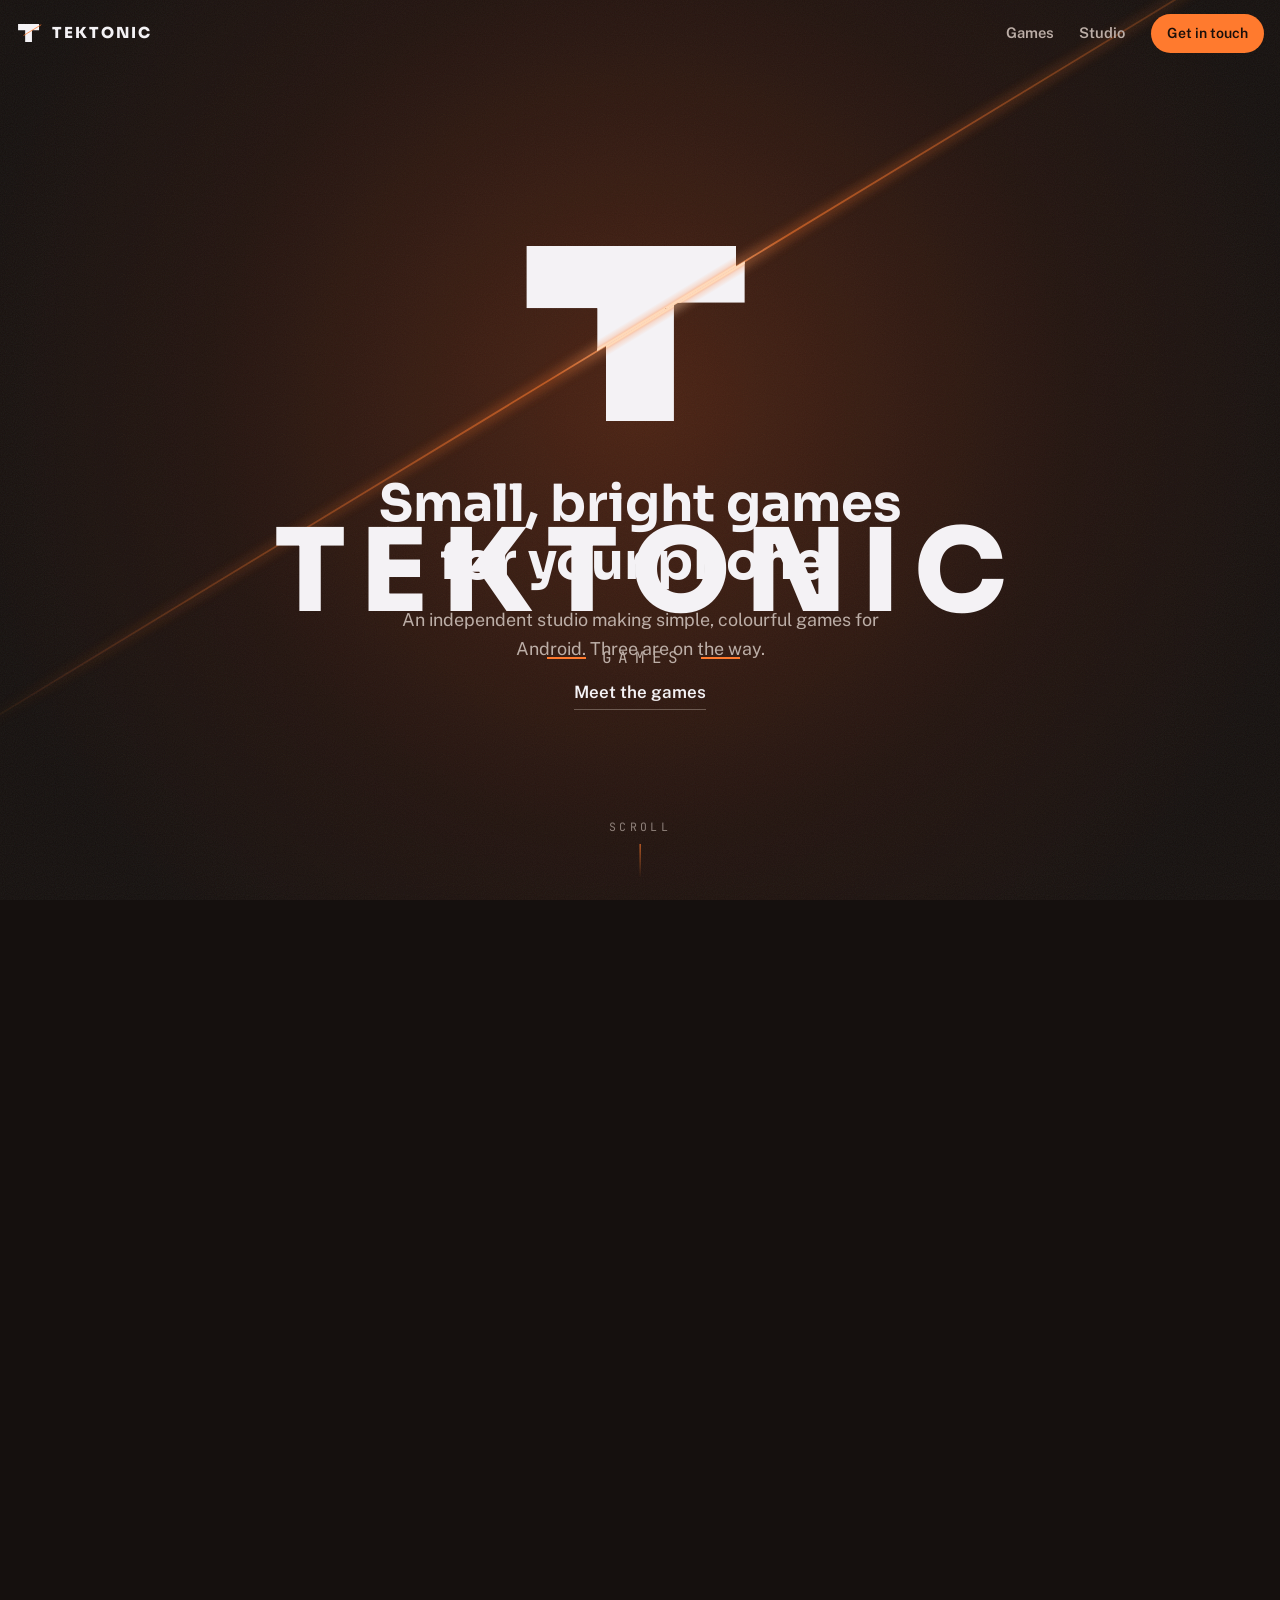
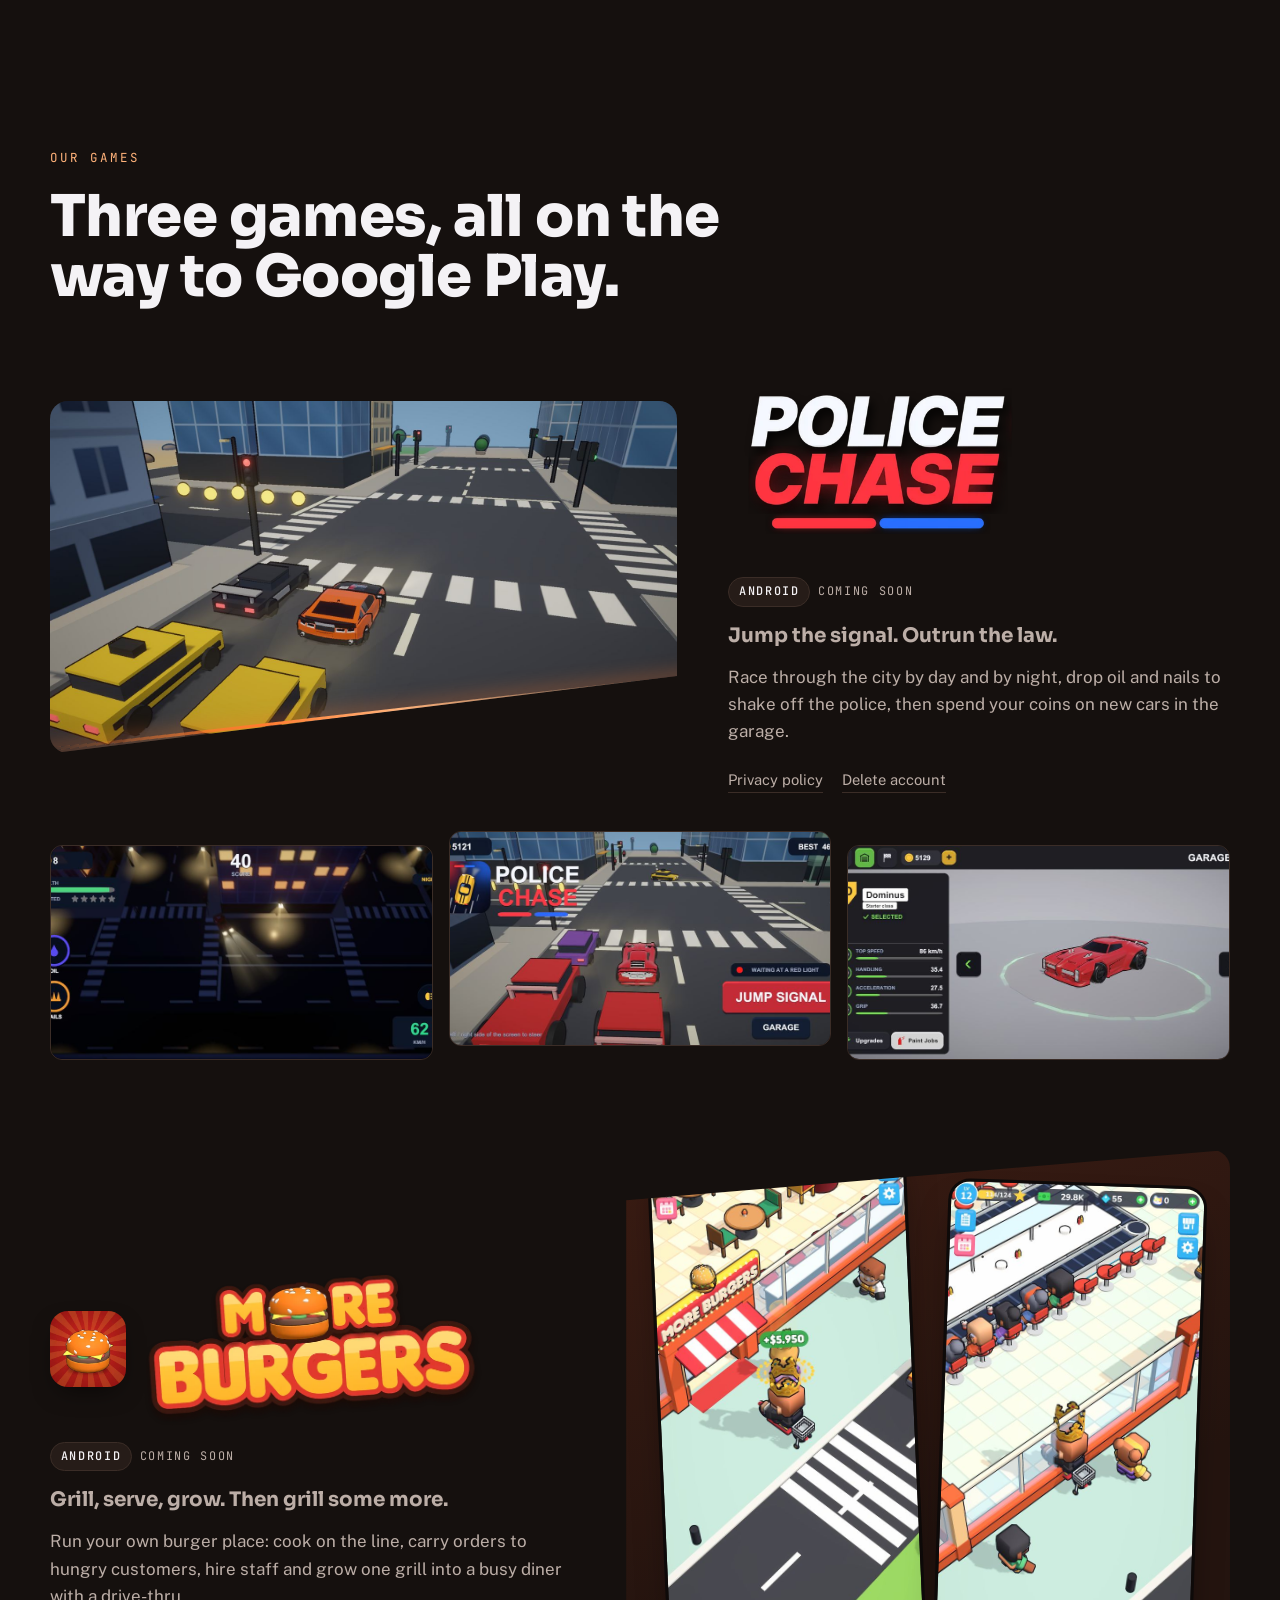
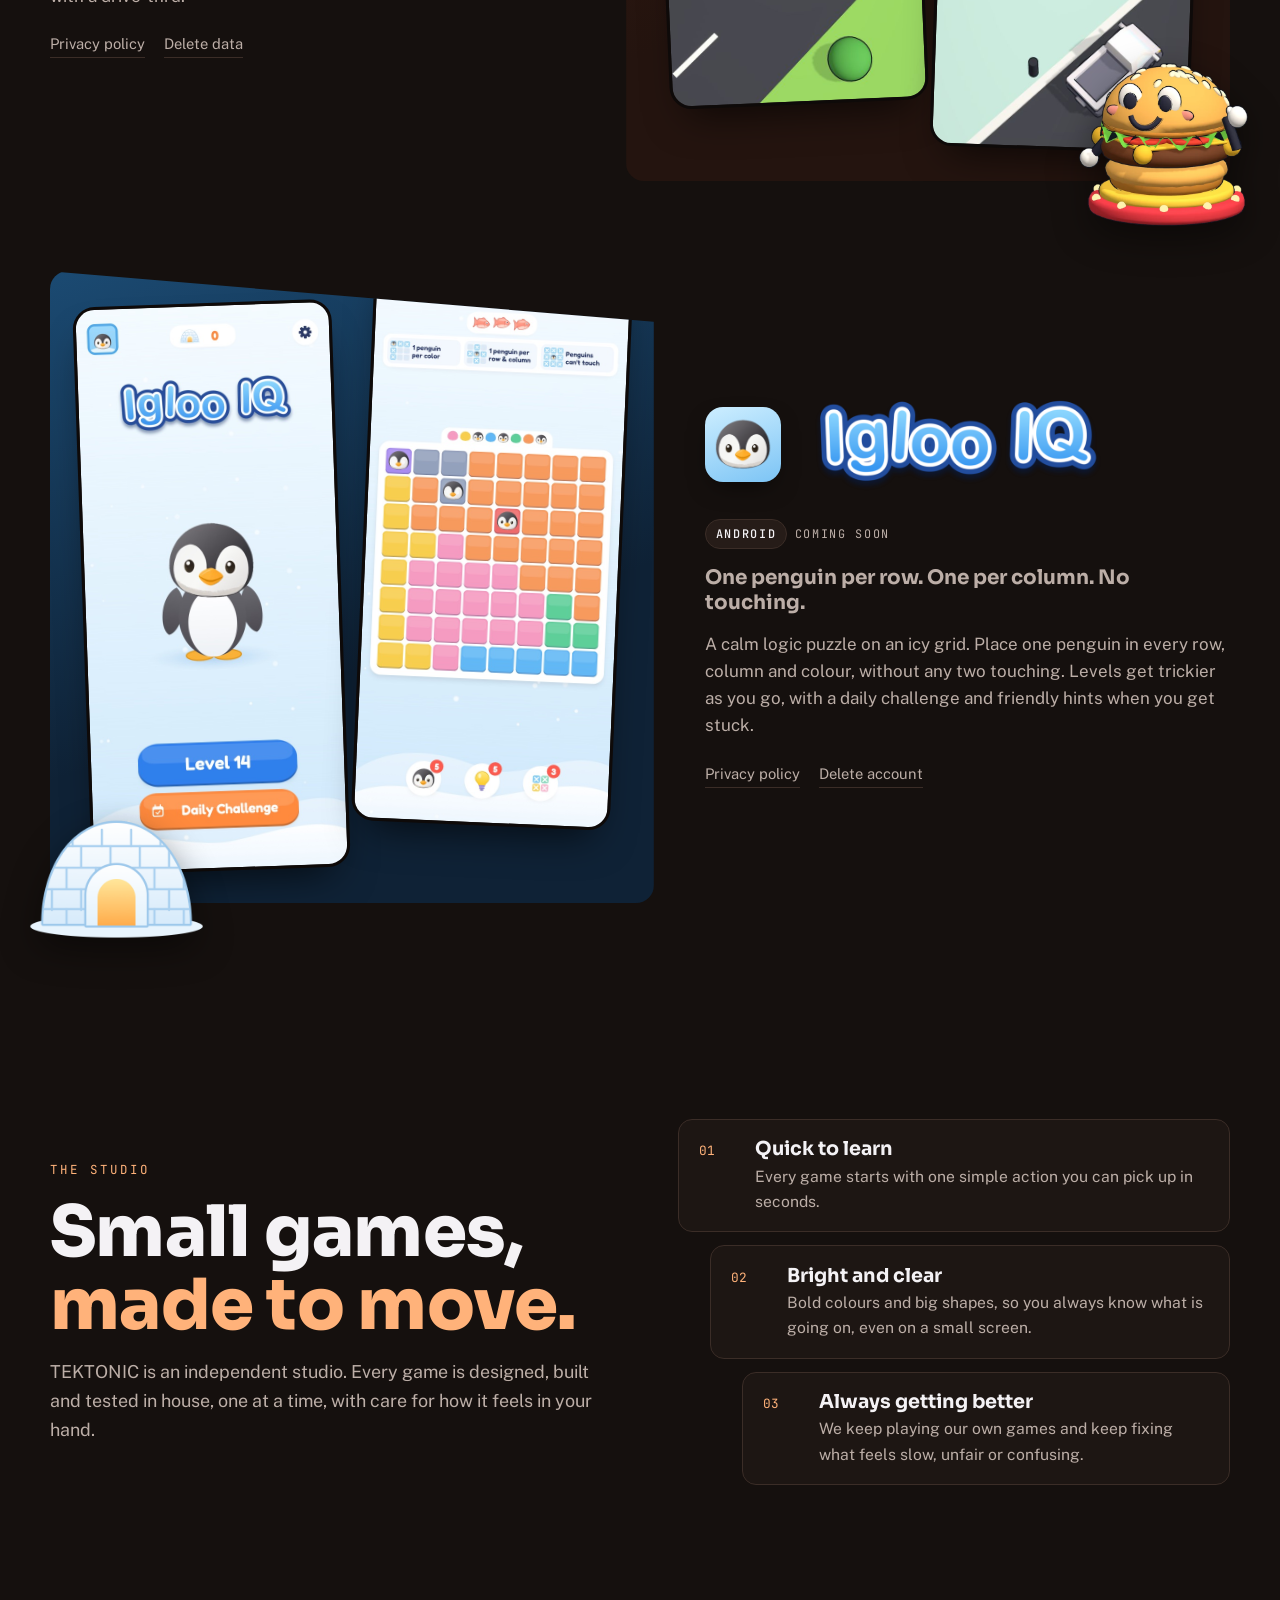
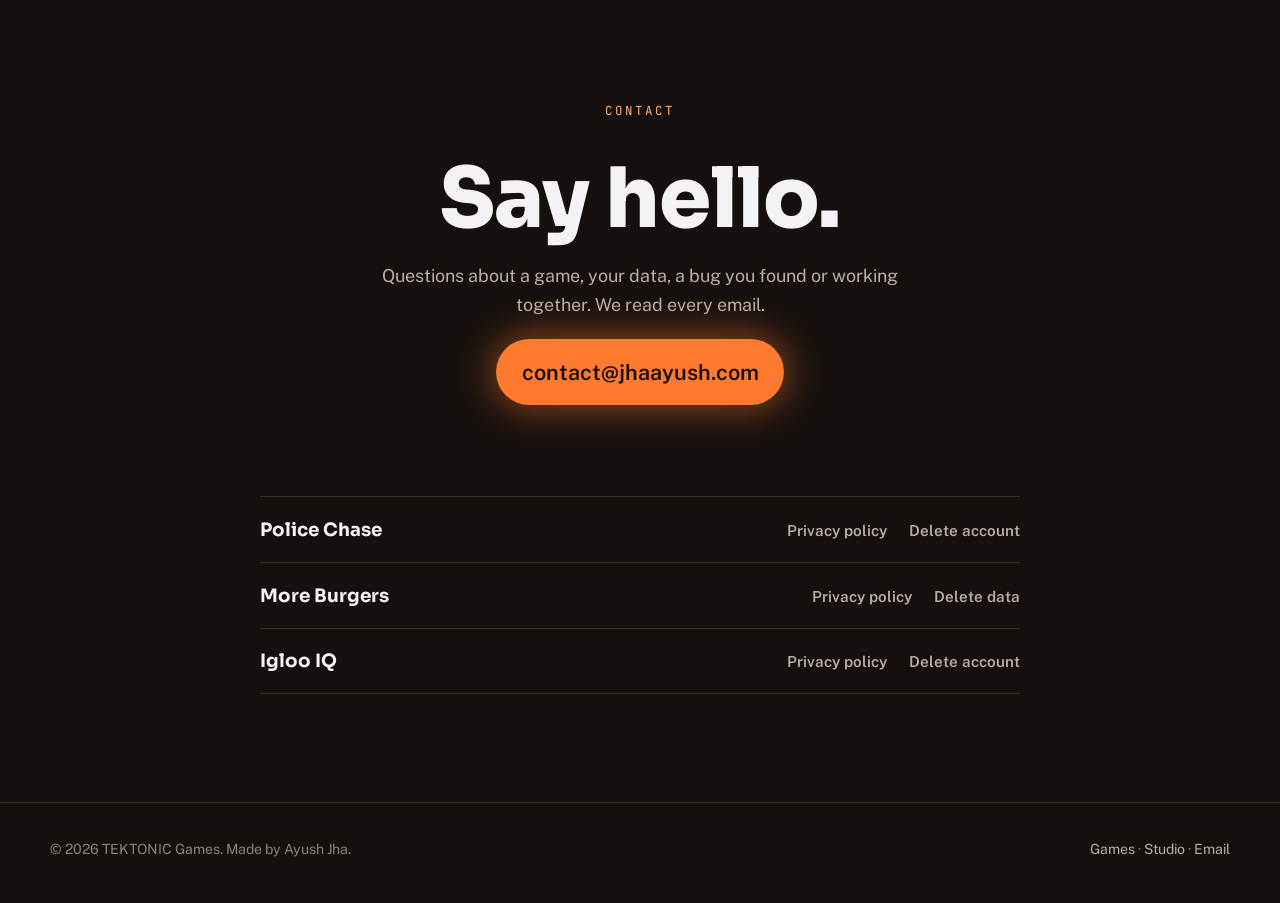
==== commit be324db3: "Igloo IQ: privacy policy for sign-in, account deletion page Policy now covers optional Google/Facebo" ====
--- a/index.html
+++ b/index.html
@@ -364,7 +364,7 @@
           <div class="tag part"><b>Android</b><span>Coming soon</span></div>
           <p class="tagline part">One penguin per row. One per column. No touching.</p>
           <p class="part">A calm logic puzzle on an icy grid. Place one penguin in every row, column and colour, without any two touching. Levels get trickier as you go, with a daily challenge and friendly hints when you get stuck.</p>
-          <div class="legal part"><a href="/iglooiq/">Privacy policy</a></div>
+          <div class="legal part"><a href="/iglooiq/">Privacy policy</a><a href="/iglooiq/delete-account/">Delete account</a></div>
         </div>
         <div class="phones-wrap part">
         <div class="phones">
@@ -401,7 +401,7 @@
       <div class="papers part" aria-label="Privacy and data for each game">
         <div class="paper"><h3>Police Chase</h3><a href="/policechase/">Privacy policy</a><a href="/policechase/delete-account/">Delete account</a></div>
         <div class="paper"><h3>More Burgers</h3><a href="/moreburgers/">Privacy policy</a><a href="/moreburgers/delete-account/">Delete data</a></div>
-        <div class="paper"><h3>Igloo IQ</h3><a href="/iglooiq/">Privacy policy</a></div>
+        <div class="paper"><h3>Igloo IQ</h3><a href="/iglooiq/">Privacy policy</a><a href="/iglooiq/delete-account/">Delete account</a></div>
       </div>
     </div>
   </section>
